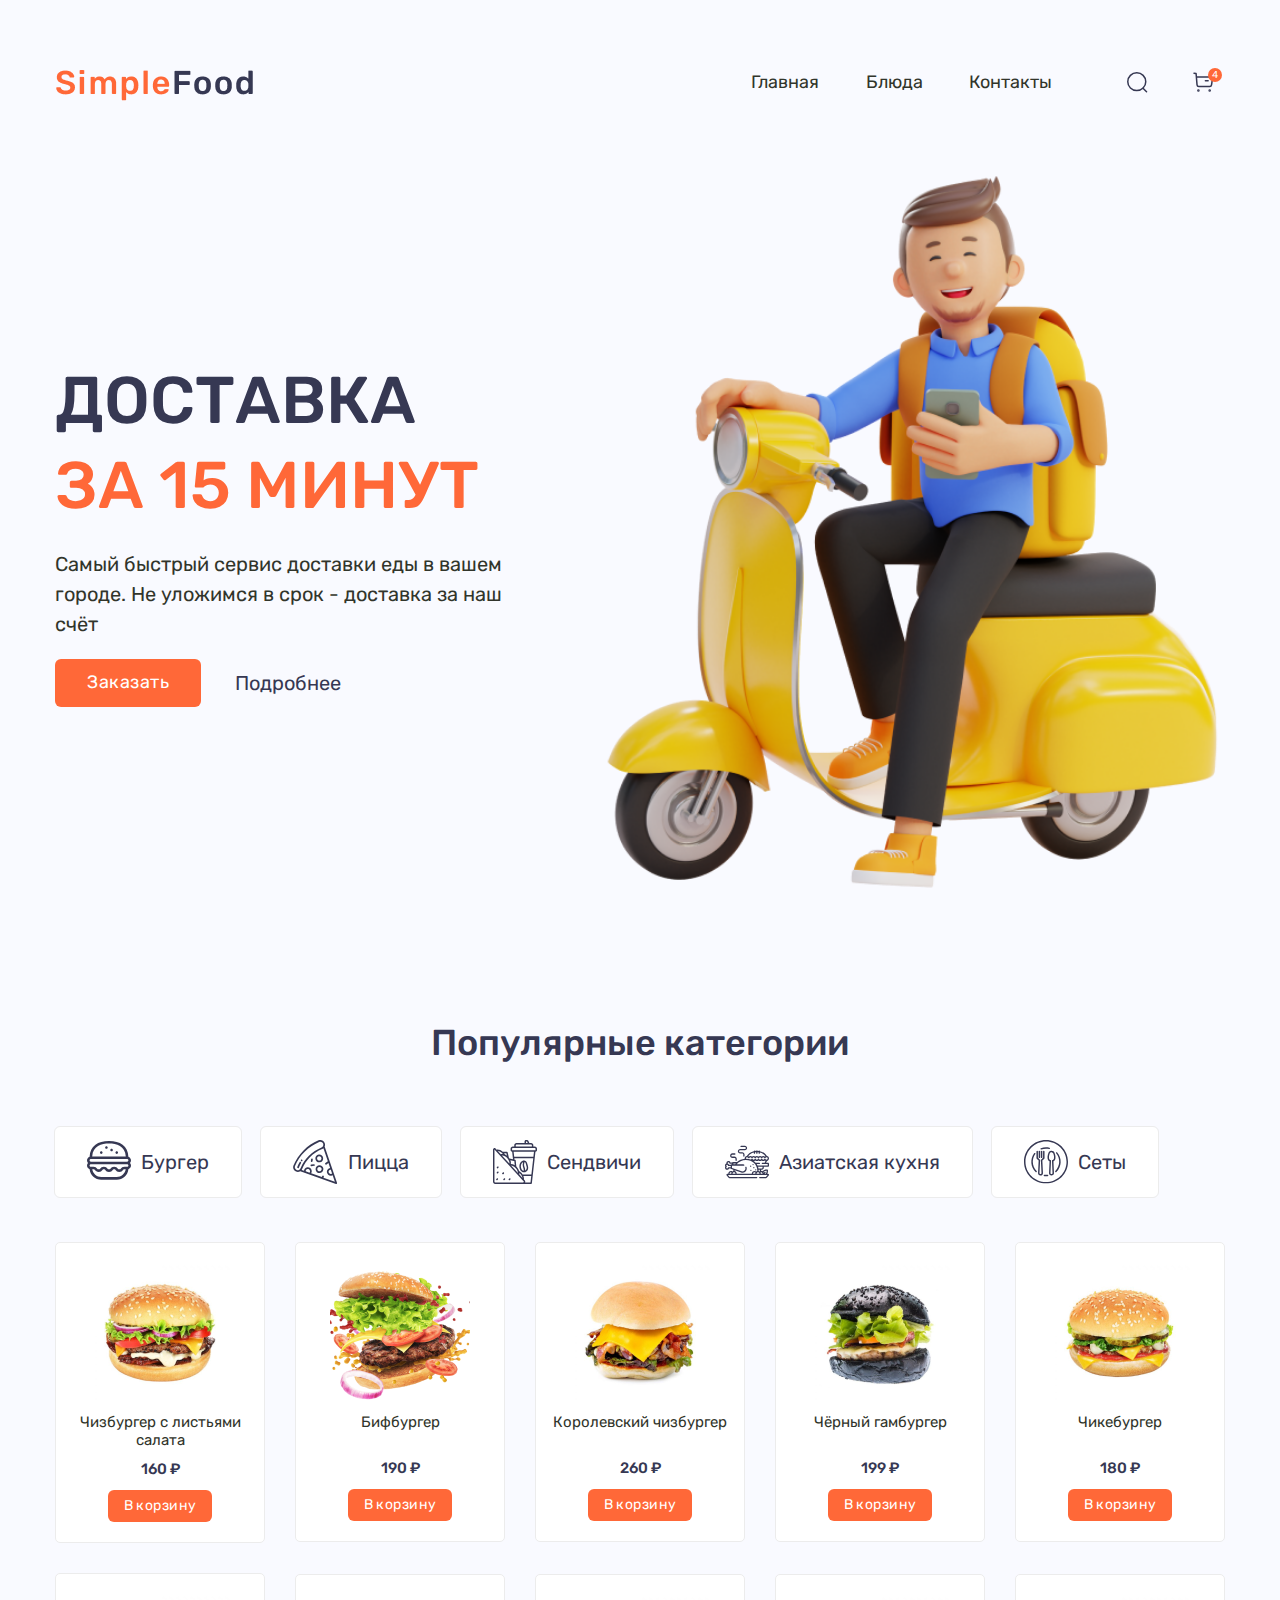
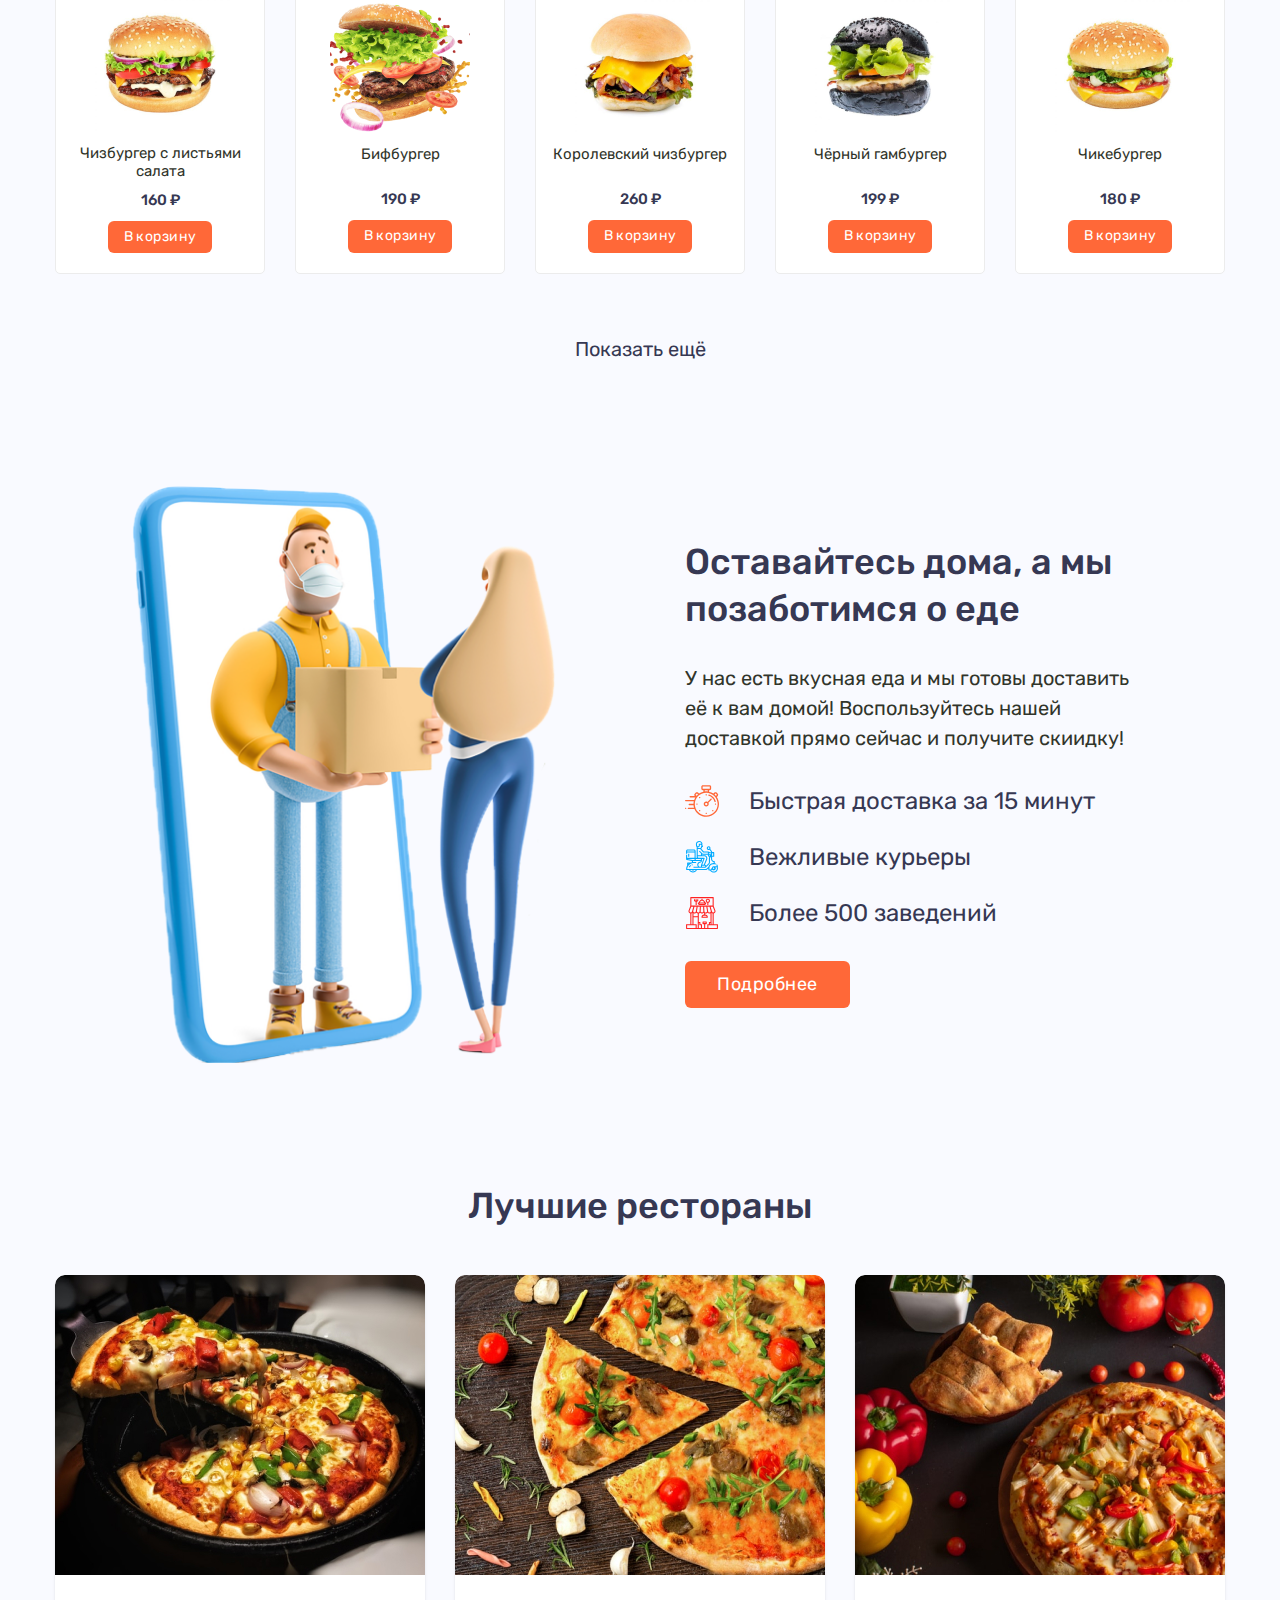
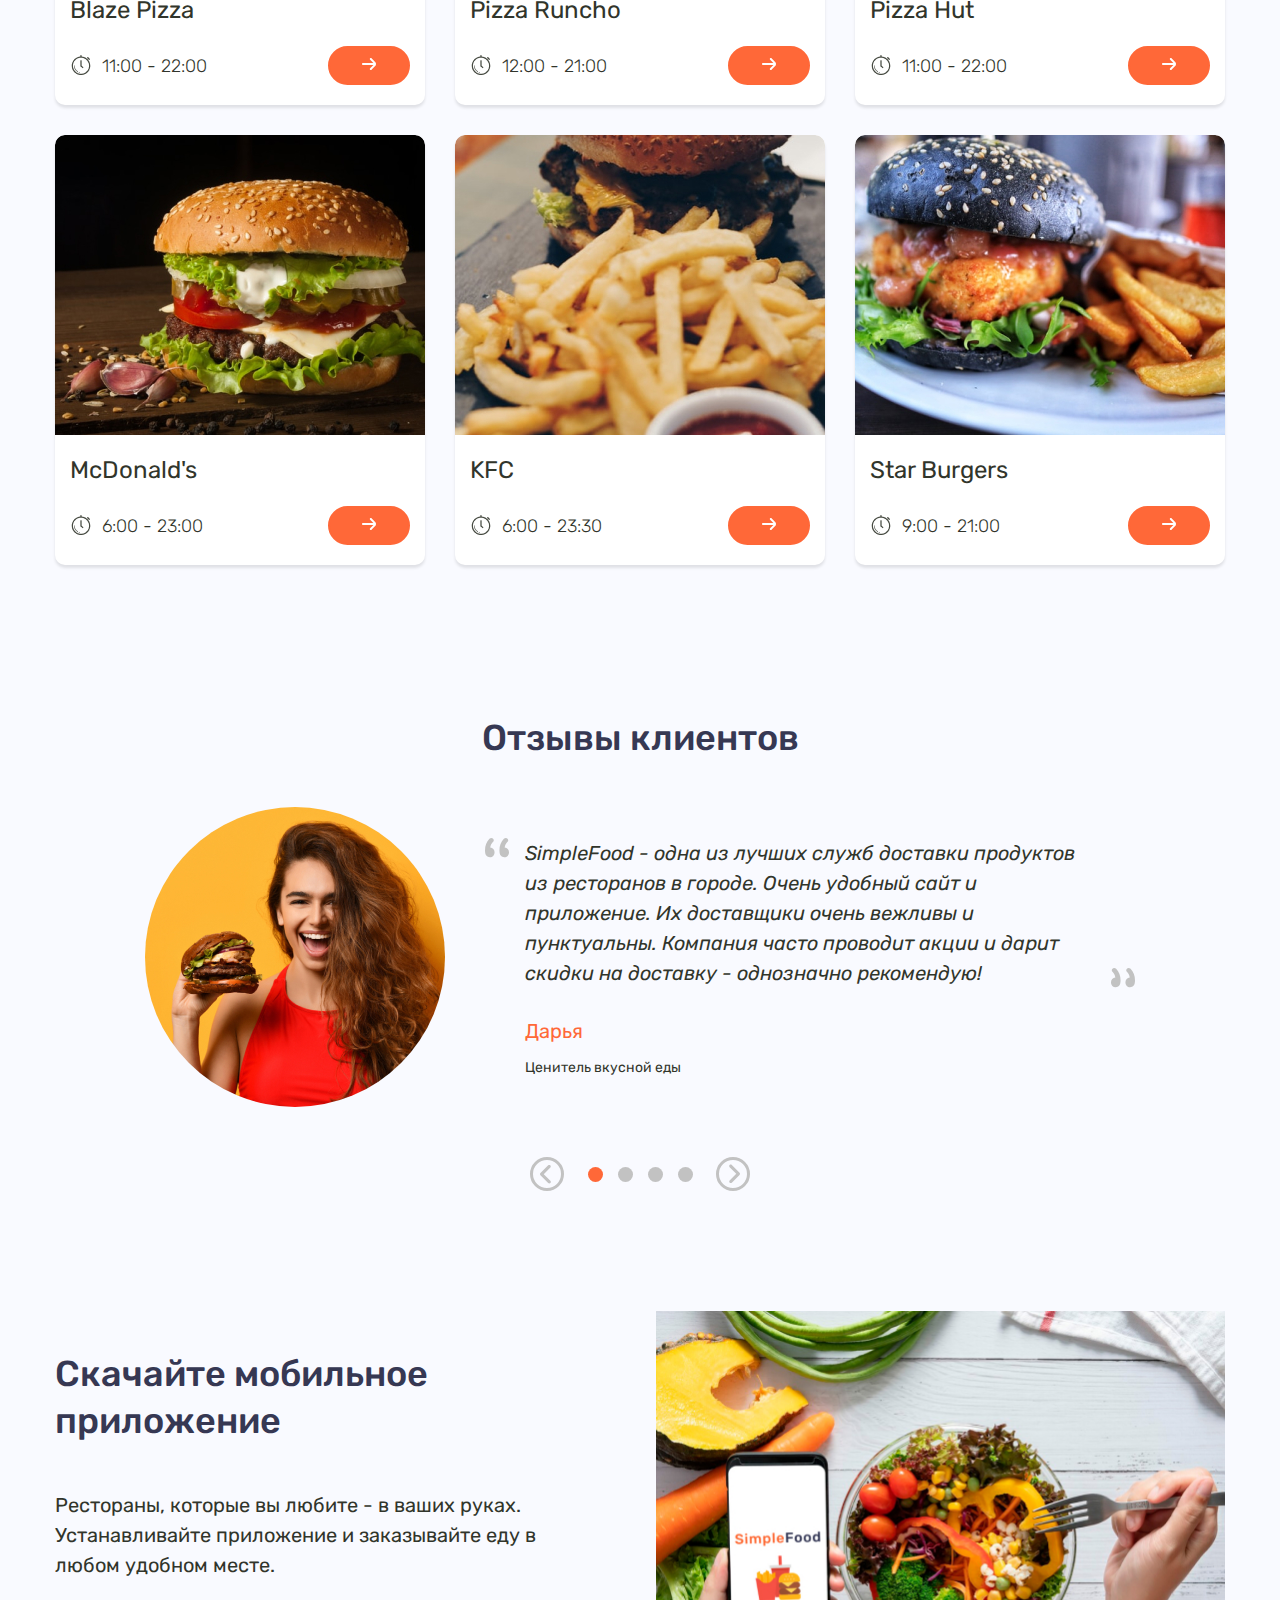
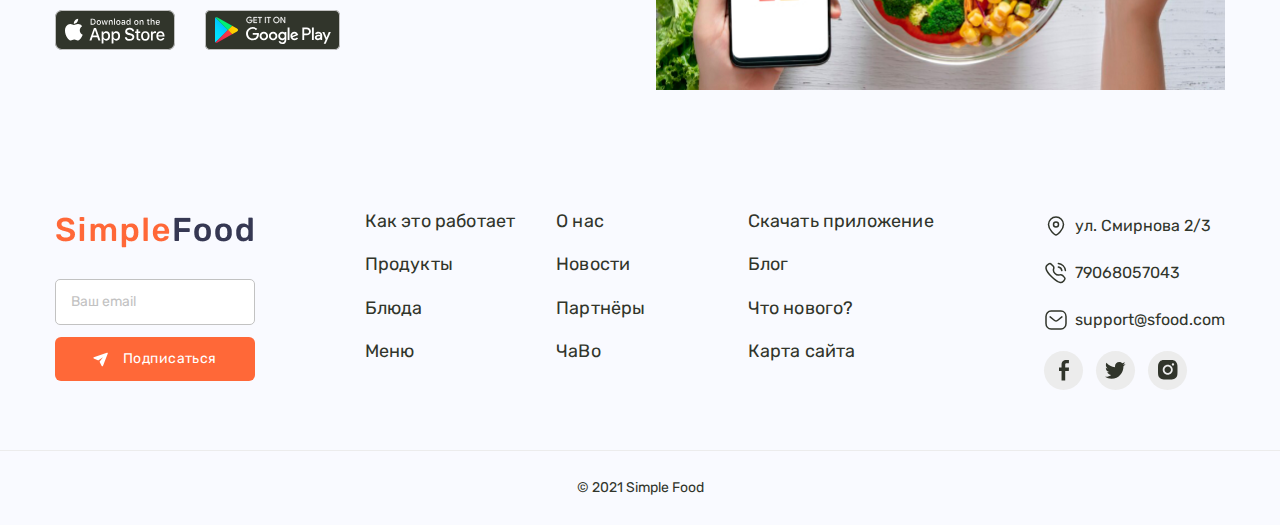
==== index.html @ dad43794 "Сделал адаптив на 767px" ====
<!DOCTYPE html>
<html lang="en">
<head>
    <meta charset="UTF-8">
    <meta name="viewport" content="width=device-width, initial-scale=1.0, maximum-scale=1.0, user-scalable=0">
    <title>Simple Food</title>
    <link rel="apple-touch-icon" sizes="180x180" href="favicon/apple-touch-icon.png">
    <link rel="icon" type="image/png" sizes="32x32" href="favicon/favicon-32x32.png">
    <link rel="icon" type="image/png" sizes="16x16" href="favicon/favicon-16x16.png">
    <link rel="manifest" href="favicon/site.webmanifest">
    <link rel="mask-icon" href="favicon/safari-pinned-tab.svg" color="#5bbad5">
    <meta name="msapplication-TileColor" content="#da532c">
    <meta name="theme-color" content="#ffffff">
    <link rel="stylesheet" href="css/style.css">
</head>
<body>
    <header class="header">
        <div class="container header__container">
            <a href="index.html" class="header__logo logo">
                <img src="images/logo.png" alt="Логотип" width="200" height="39">
            </a>
            <nav class="header__menu menu">
                <ul class="menu__list">
                    <li class="menu__item">
                        <a href="index.html" class="menu__link">Главная</a>
                    </li>
                    <li class="menu__item">
                        <a href="catalog.html" class="menu__link">Блюда</a>
                    </li>
                    <li class="menu__item">
                        <a href="index.html" class="menu__link">Контакты</a>
                    </li>
                </ul>
            </nav>
            <div class="header__buttons">
                <div class="header__search search">
                    <input type="text" name="search" class="search__input">
                    <button class="search__button">
                        <svg width="21" height="22" viewBox="0 0 21 22" fill="none" xmlns="http://www.w3.org/2000/svg" alt="иконка поиска">
                            <ellipse cx="9.76663" cy="10.6301" rx="8.98856" ry="8.88424" stroke="#363853" stroke-width="1.5"
                                stroke-linecap="round" stroke-linejoin="round" />
                            <path d="M16.0184 17.2708L19.5424 20.7448" stroke="#363853" stroke-width="1.5" stroke-linecap="round"
                                stroke-linejoin="round" />
                        </svg>
                    </button>
                </div>
                <button class="header__cart">
                    <svg width="21" height="20" viewBox="0 0 21 20" fill="none" xmlns="http://www.w3.org/2000/svg" alt="иконка корзины">
                        <path
                            d="M1 1.17578L3.08 1.5316L4.04301 12.8715C4.12001 13.7976 4.90301 14.5082 5.84301 14.5053H16.752C17.649 14.5072 18.41 13.8549 18.537 12.9772L19.486 6.49532C19.592 5.77083 19.083 5.09872 18.351 4.99395C18.287 4.98505 3.414 4.98011 3.414 4.98011"
                            stroke="#363853" stroke-width="1.5" stroke-linecap="round" stroke-linejoin="round" />
                        <path d="M12.375 8.63337H15.1479" stroke="#363853" stroke-width="1.5" stroke-linecap="round"
                            stroke-linejoin="round" />
                        <path fill-rule="evenodd" clip-rule="evenodd"
                            d="M5.4043 17.9316C5.70527 17.9316 5.94824 18.1729 5.94824 18.4696C5.94824 18.7673 5.70527 19.0085 5.4043 19.0085C5.10333 19.0085 4.86035 18.7673 4.86035 18.4696C4.86035 18.1729 5.10333 17.9316 5.4043 17.9316Z"
                            stroke="#363853" stroke-width="1.5" stroke-linecap="round" stroke-linejoin="round" />
                        <path fill-rule="evenodd" clip-rule="evenodd"
                            d="M16.6846 17.9316C16.9856 17.9316 17.2296 18.1729 17.2296 18.4696C17.2296 18.7673 16.9856 19.0085 16.6846 19.0085C16.3836 19.0085 16.1406 18.7673 16.1406 18.4696C16.1406 18.1729 16.3836 17.9316 16.6846 17.9316Z"
                            stroke="#363853" stroke-width="1.5" stroke-linecap="round" stroke-linejoin="round" />
                    </svg>
                </button>
                <button class="header__menu-button">
                    <svg width="30" height="22" viewBox="0 0 30 22" fill="none" xmlns="http://www.w3.org/2000/svg">
                        <line y1="1" x2="30" y2="1" stroke="#363853" stroke-width="2" />
                        <line y1="11" x2="30" y2="11" stroke="#363853" stroke-width="2" />
                        <line y1="21" x2="30" y2="21" stroke="#363853" stroke-width="2" />
                    </svg>
                </button>
            </div>
        </div>
    </header>
    <section class="hero">
        <div class="container hero__container">
            <div class="hero__wrapper">
                <h1 class="hero__title">Доставка <br><span>за 15 минут</span></h1>
                <p class="hero__subtitle">
                    Самый быстрый сервис доставки еды в вашем городе.
                    Не уложимся в срок - доставка за наш счёт
                </p>
                <div class="hero__buttons">
                    <a href="index.html" class="hero__order-button button">Заказать</a>
                    <a href="index.html" class="hero__more-button more-button">Подробнее</a>
                </div>
            </div>
            <div class="hero__overlay"></div>
        </div>
    </section>
    <section class="popular">
        <div class="container popular__container">
            <h2 class="popular__title">Популярные категории</h2>
            <div class="popular__tabs">
                <button class="popular__tab tab">
                    <svg width="44" height="44" viewBox="0 0 44 44" fill="none" xmlns="http://www.w3.org/2000/svg">
                        <g clip-path="url(#clip0_0_161)">
                            <path
                                d="M44 20.3359C44 18.6467 42.9108 17.2079 41.3982 16.6825C41.1658 11.4417 39.2092 7.41987 35.573 4.71723C32.2543 2.25065 27.6878 1 22 1C16.3122 1 11.7457 2.25065 8.42703 4.71731C4.79084 7.41987 2.83422 11.4418 2.60176 16.6826C1.08917 17.2079 0 18.6467 0 20.3359C0 21.3257 0.374172 22.2293 0.987852 22.9141C0.374172 23.5988 0 24.5024 0 25.4922C0 27.1918 1.10258 28.6378 2.6296 29.1551C3.18252 35.0454 8.18967 39.6719 14.2656 39.6719H29.7344C35.8103 39.6719 40.8175 35.0454 41.3704 29.1551C42.8974 28.6378 44 27.1918 44 25.4922C44 24.5024 43.6258 23.5988 43.0121 22.9141C43.6258 22.2293 44 21.3257 44 20.3359ZM22 3.57812C29.3933 3.57812 38.1513 5.85719 38.8034 16.4688H5.19655C5.84873 5.85719 14.6067 3.57812 22 3.57812ZM3.86719 19.0469H40.1328C40.8436 19.0469 41.4219 19.6251 41.4219 20.3359C41.4219 21.0467 40.8436 21.625 40.1328 21.625H3.86719C3.1564 21.625 2.57812 21.0467 2.57812 20.3359C2.57812 19.6251 3.1564 19.0469 3.86719 19.0469ZM29.7344 37.0938H14.2656C9.68456 37.0938 5.88302 33.7265 5.24958 29.3594H6.44531C7.30709 29.3594 7.57943 29.6525 8.12187 30.2366C8.78857 30.9545 9.70166 31.9375 11.6875 31.9375C13.6874 31.9375 14.5766 30.9444 15.226 30.2193C15.7387 29.6468 15.996 29.3594 16.8438 29.3594C17.6915 29.3594 17.9488 29.6468 18.4615 30.2193C19.1109 30.9444 20.0001 31.9375 22 31.9375C23.9999 31.9375 24.8891 30.9444 25.5385 30.2193C26.0512 29.6468 26.3085 29.3594 27.1562 29.3594C28.004 29.3594 28.2613 29.6468 28.774 30.2193C29.4234 30.9444 30.3126 31.9375 32.3125 31.9375C34.3124 31.9375 35.2016 30.9444 35.851 30.2193C36.3637 29.6468 36.621 29.3594 37.4688 29.3594H38.7504C38.117 33.7265 34.3154 37.0938 29.7344 37.0938ZM40.1328 26.7812H37.4688C35.4689 26.7812 34.5796 27.7743 33.9303 28.4995C33.4176 29.072 33.1603 29.3594 32.3125 29.3594C31.4647 29.3594 31.2074 29.072 30.6947 28.4995C30.0454 27.7743 29.1561 26.7812 27.1562 26.7812C25.1564 26.7812 24.2671 27.7743 23.6178 28.4995C23.1051 29.072 22.8478 29.3594 22 29.3594C21.1522 29.3594 20.8949 29.072 20.3822 28.4995C19.7329 27.7743 18.8436 26.7812 16.8438 26.7812C14.8439 26.7812 13.9546 27.7743 13.3053 28.4995C12.7926 29.072 12.5353 29.3594 11.6875 29.3594C10.8257 29.3594 10.5534 29.0662 10.0109 28.4821C9.34424 27.7643 8.43116 26.7812 6.44531 26.7812H3.86719C3.1564 26.7812 2.57812 26.203 2.57812 25.4922C2.57812 24.7814 3.1564 24.2031 3.86719 24.2031H40.1328C40.8436 24.2031 41.4219 24.7814 41.4219 25.4922C41.4219 26.203 40.8436 26.7812 40.1328 26.7812Z"
                                fill="white" />
                            <path
                                d="M14.2656 13.8906C14.9776 13.8906 15.5547 13.3135 15.5547 12.6016C15.5547 11.8896 14.9776 11.3125 14.2656 11.3125C13.5537 11.3125 12.9766 11.8896 12.9766 12.6016C12.9766 13.3135 13.5537 13.8906 14.2656 13.8906Z"
                                fill="white" />
                            <path
                                d="M29.7344 13.8906C30.4463 13.8906 31.0234 13.3135 31.0234 12.6016C31.0234 11.8896 30.4463 11.3125 29.7344 11.3125C29.0224 11.3125 28.4453 11.8896 28.4453 12.6016C28.4453 13.3135 29.0224 13.8906 29.7344 13.8906Z"
                                fill="white" />
                            <path
                                d="M24.5781 11.3125C25.2901 11.3125 25.8672 10.7354 25.8672 10.0234C25.8672 9.31151 25.2901 8.73438 24.5781 8.73438C23.8662 8.73438 23.2891 9.31151 23.2891 10.0234C23.2891 10.7354 23.8662 11.3125 24.5781 11.3125Z"
                                fill="white" />
                            <path
                                d="M19.4219 8.73438C20.1338 8.73438 20.7109 8.15724 20.7109 7.44531C20.7109 6.73338 20.1338 6.15625 19.4219 6.15625C18.7099 6.15625 18.1328 6.73338 18.1328 7.44531C18.1328 8.15724 18.7099 8.73438 19.4219 8.73438Z"
                                fill="white" />
                        </g>
                        <defs>
                            <clipPath id="clip0_0_161">
                                <rect width="44" height="44" fill="white" />
                            </clipPath>
                        </defs>
                    </svg>
                    <p class="tab__text">Бургер</p>
                </button>
                <button class="popular__tab tab">
                    <svg width="45" height="44" viewBox="0 0 45 44" fill="none" xmlns="http://www.w3.org/2000/svg">
                        <g clip-path="url(#clip0_0_172)">
                            <path
                                d="M43.8581 43.7521C43.6233 43.9838 43.2762 44.0611 42.9657 43.9499L7.27139 31.2228C6.03131 31.9811 4.4584 32.1587 3.01577 31.5613C0.62113 30.5694 -0.520204 27.8141 0.471684 25.4193C2.81081 19.7725 6.18806 14.718 10.5099 10.3961C14.8318 6.07421 19.8863 2.69688 25.5332 0.357838C26.1196 0.114979 26.7274 -3.8147e-06 27.3259 -3.8147e-06C29.1714 8.01086e-05 30.9262 1.09364 31.6751 2.90201C32.179 4.11871 32.1314 5.42823 31.6494 6.55263L44.0674 42.8624C44.1742 43.1745 44.0929 43.5203 43.8581 43.7521ZM12.676 31.3252L16.459 32.6739C16.9031 32.2007 17.1196 31.5493 17.0328 30.8905C16.9564 30.3104 16.6587 29.7947 16.1945 29.4385C15.7304 29.0823 15.1556 28.9284 14.5751 29.0046C13.9951 29.081 13.4795 29.3786 13.1233 29.8429C12.7951 30.2706 12.639 30.7924 12.676 31.3252ZM30.0872 3.55986C29.4579 2.04066 27.7098 1.31664 26.1909 1.94605C15.1875 6.50373 6.61758 15.0737 2.05972 26.0772C1.7549 26.813 1.7549 27.6235 2.05972 28.3595C2.36454 29.0954 2.93766 29.6685 3.67354 29.9733C4.40942 30.2781 5.21998 30.2781 5.95586 29.9733C6.69174 29.6685 7.26486 29.0954 7.56968 28.3595C9.52054 23.6495 12.3376 19.4336 15.9425 15.8287C19.5474 12.2238 23.7633 9.40687 28.4732 7.45592C29.9924 6.82677 30.7165 5.07889 30.0872 3.55986ZM37.7221 29.6202C37.6443 29.6221 37.5664 29.6265 37.4888 29.6367C36.9088 29.7131 36.3931 30.0108 36.037 30.4749C35.6808 30.9391 35.5267 31.5142 35.603 32.0942C35.7607 33.2917 36.8629 34.1375 38.0608 33.98C38.4303 33.9314 38.7772 33.7881 39.0731 33.57L37.7221 29.6202ZM39.6443 35.241C39.2256 35.469 38.7656 35.6208 38.2851 35.6841C36.1477 35.9662 34.1803 34.4557 33.899 32.3185C33.7627 31.2833 34.0377 30.257 34.6734 29.4285C35.2857 28.6306 36.1622 28.1093 37.151 27.9503L35.4429 22.9557L33.4786 24.4631C33.1021 24.7518 32.5625 24.681 32.2737 24.3044C31.9847 23.9279 32.0558 23.3884 32.4323 23.0995L34.8562 21.2397L30.4137 8.24981C30.0411 8.57379 29.612 8.84484 29.1314 9.04396C20.0237 12.8165 12.9304 19.9098 9.15806 29.0173C9.02692 29.334 8.86398 29.6281 8.67604 29.899L10.9774 30.7195C11.0577 30.0262 11.3239 29.3648 11.7598 28.7967C12.3954 27.9682 13.3157 27.437 14.3509 27.3007C14.5243 27.2779 14.6972 27.2665 14.8693 27.2665C15.7242 27.2665 16.5512 27.5458 17.2409 28.075C18.0694 28.7107 18.6006 29.6308 18.737 30.6662C18.8593 31.5956 18.6424 32.5162 18.1554 33.2788L28.838 37.0877L29.2428 36.1103C29.38 35.7793 29.6999 35.5795 30.0371 35.5795C30.1467 35.5795 30.2581 35.6007 30.3657 35.6452C30.8041 35.8268 31.0124 36.3296 30.8308 36.768L30.459 37.6656L41.8645 41.7324L39.6443 35.241Z"
                                fill="#363853" />
                            <path
                                d="M9.39401 20.9451C9.39143 20.9492 9.3843 20.9601 9.38155 20.964C9.11841 21.3587 8.58585 21.4647 8.19097 21.2018C7.79678 20.9394 7.68987 20.4066 7.95078 20.0118C8.11535 19.7589 8.39069 19.621 8.67196 19.621C8.83112 19.621 8.99208 19.6652 9.13577 19.7576C9.53503 20.0142 9.65062 20.5459 9.39401 20.9451Z"
                                fill="#363853" />
                            <path
                                d="M8.08706 23.08C7.2496 24.5483 6.49679 26.0851 5.8496 27.6473C5.66801 28.0859 5.16502 28.2939 4.72683 28.1123C4.28829 27.9307 4.08015 27.428 4.26182 26.9896C4.93643 25.361 5.72121 23.7591 6.59416 22.2285C6.75272 21.9506 7.04284 21.7947 7.34139 21.7947C7.48576 21.7947 7.63211 21.8312 7.76635 21.9077C8.17859 22.1429 8.32227 22.6678 8.08706 23.08Z"
                                fill="#363853" />
                            <path
                                d="M27.0054 33.0012C26.8351 33.0237 26.6621 33.035 26.4913 33.035C24.539 33.035 22.8744 31.5737 22.6193 29.6358C22.338 27.4987 23.8476 25.5311 25.9847 25.2497C26.1551 25.2272 26.3281 25.2159 26.4989 25.2159C28.4511 25.2159 30.1157 26.6772 30.3708 28.6153C30.6521 30.7523 29.1424 32.7198 27.0054 33.0012ZM28.6668 28.8396C28.5238 27.7536 27.5919 26.9347 26.4989 26.9347C26.4028 26.9347 26.3053 26.941 26.2091 26.9538C25.0116 27.1115 24.1658 28.2139 24.3234 29.4115C24.4664 30.4974 25.3983 31.3162 26.4913 31.3162C26.5873 31.3162 26.6849 31.3098 26.781 31.2971C27.9785 31.1393 28.8245 30.0369 28.6668 28.8396Z"
                                fill="#363853" />
                            <path
                                d="M26.7818 22.3116C26.6113 22.3341 26.4384 22.3455 26.2676 22.3455C24.3154 22.3455 22.6507 20.8841 22.3957 18.9461C22.2593 17.9108 22.5343 16.8846 23.17 16.056C23.8056 15.2276 24.7258 14.6963 25.7611 14.56C25.9313 14.5375 26.1042 14.5263 26.275 14.5263C28.2272 14.5263 29.8919 15.9876 30.1471 17.9257C30.4285 20.0626 28.9188 22.0301 26.7818 22.3116ZM28.4432 18.1499C28.3002 17.0639 27.3681 16.245 26.2752 16.245C26.1792 16.245 26.0816 16.2515 25.9855 16.2641C25.4055 16.3406 24.8898 16.6383 24.5336 17.1024C24.1774 17.5666 24.0233 18.1417 24.0997 18.7218C24.2427 19.8077 25.1747 20.6266 26.2676 20.6266C26.3637 20.6266 26.4612 20.6203 26.5574 20.6075C27.7547 20.4498 28.6007 19.3474 28.4432 18.1499Z"
                                fill="#363853" />
                            <path
                                d="M21.1138 25.8718L18.4724 26.2196C18.0021 26.2821 17.5701 25.9504 17.5082 25.4799C17.4461 25.0093 17.7774 24.5776 18.2479 24.5157L20.8893 24.1679C20.9274 24.1628 20.9652 24.1604 21.0026 24.1604C21.4272 24.1604 21.7965 24.4752 21.8534 24.9076C21.9156 25.3781 21.5844 25.8099 21.1138 25.8718Z"
                                fill="#363853" />
                            <path
                                d="M19.7743 19.5299L19.5411 21.3022C19.4792 21.7728 19.0476 22.1042 18.577 22.0421C18.1064 21.9801 17.7752 21.5485 17.8371 21.0779L18.0705 19.3056C18.1274 18.8731 18.4966 18.5583 18.9213 18.5583C18.9587 18.5583 18.9965 18.5607 19.0345 18.5657C19.5051 18.6277 19.8363 19.0593 19.7743 19.5299Z"
                                fill="#363853" />
                        </g>
                        <defs>
                            <clipPath id="clip0_0_172">
                                <rect width="44" height="44" fill="white" transform="matrix(1 0 0 -1 0.112793 44)" />
                            </clipPath>
                        </defs>
                    </svg>
                    <p class="tab__text">Пицца</p>
                </button>
                <button class="popular__tab tab">
                    <svg width="44" height="44" viewBox="0 0 44 44" fill="none" xmlns="http://www.w3.org/2000/svg">
                        <g clip-path="url(#clip0_0_263)">
                            <path
                                d="M41.7999 6.59989H40.3333V5.13319C40.3333 3.91821 39.3482 2.93319 38.1333 2.93319H36.3865L35.3253 0.810968C35.0787 0.312358 34.5697 -0.00234463 34.0134 -0.00011025H33C32.1899 -0.00011025 31.5333 0.656538 31.5333 1.46659V2.93328H23.4666C22.2515 2.93328 21.2666 3.91821 21.2666 5.13328V6.59989H19.8C18.585 6.59989 17.6 7.58491 17.6 8.79989V10.2666C17.6 11.0766 18.2566 11.7333 19.0666 11.7333H19.1444L20.0024 19.31L16.4692 18.4799C16.291 18.2057 16.1025 17.9336 15.8928 17.6666L14.6461 12.3008C14.5691 11.969 14.2739 11.734 13.9333 11.7332H9.71957C7.73149 9.98127 5.38187 9.18927 3.60941 9.71066L2.53287 8.53735C2.12605 8.09323 1.48693 7.94722 0.927647 8.17066C0.36742 8.38653 -0.00159544 8.92553 -4.85612e-05 9.52589V41.8146C0.00158425 43.0208 0.979038 43.9983 2.18526 43.9999H38.1333C38.5061 43.9996 38.8193 43.7198 38.8615 43.3494L42.4541 11.7332H42.5333C43.3434 11.7332 44 11.0765 44 10.2665V8.79989C44 7.58491 43.015 6.59989 41.7999 6.59989ZM33 1.46659H34.0134L34.7467 2.93328H33V1.46659ZM22.7333 5.13319C22.7333 4.72817 23.0616 4.39989 23.4666 4.39989H38.1333C38.5383 4.39989 38.8666 4.72817 38.8666 5.13319V6.59989H22.7333V5.13319ZM20.68 20.9732L20.7262 20.982L21.3187 21.1227L21.7162 25.2844C20.5645 24.469 19.1864 24.0346 17.7753 24.0421C18.0469 22.7482 17.9031 21.4017 17.3646 20.1943L20.68 20.9732ZM22.1129 27.4596L22.1224 27.4677C22.388 27.7134 22.6403 27.9734 22.8777 28.2464C23.7502 29.2199 24.3917 30.3778 24.7543 31.6337C24.8783 32.0711 24.9421 32.5233 24.9443 32.9779L18.095 25.5081C19.6184 25.6787 21.0369 26.3677 22.1129 27.4596ZM14.385 18.1397V18.1382C15.9676 19.9569 16.7046 22.1415 16.3548 23.6096L8.89165 15.4733C10.3972 15.1367 12.6866 16.1941 14.385 18.1397ZM13.3466 13.1999L13.9333 15.6969C13.344 15.237 12.7017 14.8495 12.0201 14.5427C11.7429 14.0738 11.4329 13.6251 11.0924 13.1999H13.3466ZM9.66019 13.7455H9.66311C9.72395 13.8152 9.77388 13.8922 9.83249 13.9655C9.14404 13.9021 8.45087 14.0185 7.82095 14.3036L4.80618 11.016C6.28026 11.0373 8.2038 12.0742 9.66019 13.7455ZM30.737 42.1025C30.6235 42.3636 30.3661 42.5328 30.0813 42.5333H23.4666H2.18526C1.78831 42.5333 1.46656 42.2115 1.46656 41.8146L1.45333 9.53328L16.1721 25.5815V25.5852L24.8166 35.0093L24.8262 35.0203L29.568 40.1917C29.5848 40.2137 29.6024 40.2357 29.6215 40.257L30.6049 41.3291C30.7987 41.5377 30.8506 41.8413 30.737 42.1025ZM26.1976 34.3448C26.3318 33.9069 26.4 33.4513 26.4 32.9933C26.7852 33.3182 27.1442 33.673 27.4736 34.0544C27.8832 34.5225 28.2469 35.0289 28.5596 35.5666C28.9879 36.2867 29.2906 37.0742 29.455 37.8957L26.1976 34.3448ZM37.4784 42.5333H32.1361C32.4108 41.7734 32.2366 40.9238 31.6851 40.3333L30.9466 39.5266C31.0915 38.299 30.8935 37.0552 30.3746 35.9333H38.2286L37.4784 42.5333ZM38.3951 34.4666H29.5951C29.2941 33.9836 28.9568 33.5242 28.586 33.0923C27.8643 32.2546 27.0171 31.534 26.0743 30.956C25.6434 29.5974 24.931 28.3447 23.9836 27.2798C23.7636 27.0305 23.5436 26.798 23.3126 26.5743L22.7333 20.4635C22.7035 20.1509 22.4779 19.892 22.1723 19.8197L21.5226 19.6657L21.3686 18.3332H40.2292L38.3951 34.4666ZM40.3956 16.8666H21.2021L20.6213 11.7333H40.9786L40.3956 16.8666ZM42.5333 10.2666H19.0666V8.79989C19.0666 8.39487 19.3949 8.06658 19.8 8.06658H41.7999C42.205 8.06658 42.5333 8.39487 42.5333 8.79989V10.2666Z"
                                fill="#363853" />
                            <path
                                d="M31.1006 32.2667C31.1423 32.2667 31.1834 32.2608 31.2245 32.2594C31.2355 32.2594 31.2465 32.2667 31.2575 32.2667C31.2943 32.2644 31.3308 32.2593 31.3667 32.2513C32.5147 32.1738 33.5724 31.6017 34.2655 30.6834C35.1895 29.3853 35.4536 27.7299 34.9798 26.2087C34.8778 25.8288 34.7847 25.4563 34.6945 25.0962C34.1225 22.8031 33.5762 20.6404 31.2596 20.543C31.2362 20.543 31.2142 20.5386 31.1907 20.5386C31.1672 20.5386 31.1328 20.5334 31.1005 20.5334C28.5089 20.5334 26.3998 23.1654 26.3998 26.4001C26.3998 29.6349 28.5089 32.2667 31.1006 32.2667ZM31.6682 22.11C32.4264 22.4077 32.7601 23.4014 33.2719 25.451C33.3636 25.8177 33.4589 26.202 33.5652 26.5914C33.9163 27.6723 33.7448 28.8549 33.101 29.7916C32.8673 30.0981 32.5682 30.3486 32.2254 30.5249C32.2006 29.2643 31.9524 28.0181 31.4921 26.8443C31.4188 26.6155 31.3454 26.3947 31.2809 26.1843C30.8542 24.7962 31.3542 22.9973 31.6682 22.11ZM30.0922 22.22C29.615 23.6363 29.5416 25.1577 29.8802 26.6134C29.9477 26.8334 30.0225 27.0614 30.1002 27.2983C30.4669 28.4174 30.9069 29.7704 30.7272 30.7662C29.1198 30.5154 27.8665 28.6542 27.8665 26.4C27.8666 24.453 28.8016 22.8 30.0922 22.22Z"
                                fill="#363853" />
                            <path
                                d="M3.88139 38.563L3.36293 39.0815C3.17232 39.2657 3.09584 39.5383 3.16296 39.7947C3.23007 40.0511 3.43031 40.2514 3.68666 40.3184C3.9431 40.3855 4.21569 40.309 4.39985 40.1184L4.91831 39.6C5.19624 39.3122 5.19228 38.8548 4.90938 38.572C4.62656 38.2891 4.16911 38.2851 3.88139 38.563Z"
                                fill="#363853" />
                            <path
                                d="M10.8929 33.6264C11.1794 33.3399 11.1794 32.8753 10.8929 32.5887C10.6064 32.3021 10.1418 32.3021 9.85518 32.5887L9.33672 33.1071C9.15135 33.2923 9.07891 33.5624 9.14663 33.8155C9.21434 34.0687 9.412 34.2664 9.66509 34.3343C9.91817 34.4022 10.1883 34.3299 10.3736 34.1447L10.8929 33.6264Z"
                                fill="#363853" />
                            <path
                                d="M4.39994 31.7482L3.88148 32.2667C3.69087 32.4509 3.61439 32.7234 3.6815 32.9799C3.74862 33.2362 3.94885 33.4365 4.20521 33.5036C4.46164 33.5707 4.73424 33.4942 4.9184 33.3036L5.43686 32.7851C5.71478 32.4974 5.71083 32.04 5.42793 31.7572C5.1451 31.4743 4.68766 31.4703 4.39994 31.7482Z"
                                fill="#363853" />
                            <path
                                d="M4.39994 26.6149L3.88148 27.1333C3.69087 27.3175 3.61439 27.5901 3.6815 27.8465C3.74862 28.1029 3.94885 28.3031 4.20521 28.3702C4.46164 28.4373 4.73424 28.3609 4.9184 28.1702L5.43686 27.6518C5.71478 27.3641 5.71083 26.9066 5.42793 26.6238C5.1451 26.341 4.68766 26.337 4.39994 26.6149Z"
                                fill="#363853" />
                            <path
                                d="M11 38.563L10.4815 39.0815C10.2909 39.2657 10.2144 39.5383 10.2816 39.7947C10.3487 40.0511 10.5489 40.2514 10.8053 40.3184C11.0617 40.3855 11.3343 40.309 11.5185 40.1184L12.0369 39.6C12.3148 39.3122 12.3109 38.8548 12.028 38.572C11.7452 38.2891 11.2877 38.2851 11 38.563Z"
                                fill="#363853" />
                            <path
                                d="M16.3481 38.5631L15.8297 39.0816C15.6391 39.2658 15.5626 39.5384 15.6297 39.7948C15.6968 40.0512 15.897 40.2515 16.1534 40.3185C16.4098 40.3856 16.6824 40.3091 16.8666 40.1185L17.385 39.6001C17.663 39.3123 17.659 38.8549 17.3761 38.5721C17.0932 38.2893 16.6358 38.2852 16.3481 38.5631Z"
                                fill="#363853" />
                        </g>
                        <defs>
                            <clipPath id="clip0_0_263">
                                <rect width="44" height="44" fill="white" />
                            </clipPath>
                        </defs>
                    </svg>
                    <p class="tab__text">Сендвичи</p>
                </button>
                <button class="popular__tab tab">
                    <svg width="44" height="44" viewBox="0 0 44 44" fill="none" xmlns="http://www.w3.org/2000/svg">
                        <g clip-path="url(#clip0_0_199)">
                            <path
                                d="M15.1315 13.5667H17.2563C17.8077 13.5667 18.2562 14.0152 18.2562 14.5666V16.0315C18.2562 16.3875 18.5448 16.676 18.9007 16.676C19.2567 16.676 19.5453 16.3875 19.5453 16.0315V14.5666C19.5453 13.3044 18.5184 12.2777 17.2563 12.2777H15.1315C14.5894 12.2777 14.1484 11.8366 14.1484 11.2945C14.1484 10.7524 14.5894 10.3115 15.1315 10.3115H19.843C21.0959 10.3115 22.1151 9.2922 22.1151 8.03931C22.1151 6.78643 21.0958 5.76721 19.843 5.76721H16.0738C15.7179 5.76721 15.4293 6.05579 15.4293 6.41174C15.4293 6.7677 15.7179 7.05627 16.0738 7.05627H19.843C20.3851 7.05627 20.8261 7.49731 20.8261 8.03931C20.8261 8.58141 20.385 9.02244 19.843 9.02244H15.1315C13.8786 9.02244 12.8593 10.0417 12.8593 11.2945C12.8593 12.5474 13.8786 13.5667 15.1315 13.5667Z"
                                fill="#363853" />
                            <path
                                d="M7.38858 17.8924H9.49714C10.0415 17.8924 10.4844 18.3354 10.4844 18.8798V20.3335C10.4844 20.6895 10.773 20.978 11.1289 20.978C11.4849 20.978 11.7735 20.6895 11.7735 20.3335V18.8798C11.7735 17.6246 10.7523 16.6034 9.49714 16.6034H7.38858C6.85336 16.6034 6.418 16.1679 6.418 15.6328C6.418 15.0977 6.85345 14.6622 7.38858 14.6622H9.85387C10.2098 14.6622 10.4984 14.3737 10.4984 14.0177C10.4984 13.6617 10.2098 13.3732 9.85387 13.3732H7.38858C6.14257 13.3732 5.12894 14.3868 5.12894 15.6328C5.12894 16.8788 6.14257 17.8924 7.38858 17.8924Z"
                                fill="#363853" />
                            <path
                                d="M25.6523 26.8125C26.0083 26.8125 26.2969 26.5239 26.2969 26.168C26.2969 25.812 26.0083 25.5234 25.6523 25.5234C25.2964 25.5234 25.0078 25.812 25.0078 26.168C25.0078 26.5239 25.2964 26.8125 25.6523 26.8125Z"
                                fill="#363853" />
                            <path
                                d="M28.832 28.2734C29.188 28.2734 29.4766 27.9849 29.4766 27.6289C29.4766 27.2729 29.188 26.9844 28.832 26.9844C28.4761 26.9844 28.1875 27.2729 28.1875 27.6289C28.1875 27.9849 28.4761 28.2734 28.832 28.2734Z"
                                fill="#363853" />
                            <path
                                d="M30.7227 30.5078C31.0786 30.5078 31.3672 30.2192 31.3672 29.8633C31.3672 29.5073 31.0786 29.2188 30.7227 29.2188C30.3667 29.2188 30.0781 29.5073 30.0781 29.8633C30.0781 30.2192 30.3667 30.5078 30.7227 30.5078Z"
                                fill="#363853" />
                            <path
                                d="M28.0586 25.2656C28.4146 25.2656 28.7031 24.9771 28.7031 24.6211C28.7031 24.2651 28.4146 23.9766 28.0586 23.9766C27.7026 23.9766 27.4141 24.2651 27.4141 24.6211C27.4141 24.9771 27.7026 25.2656 28.0586 25.2656Z"
                                fill="#363853" />
                            <path
                                d="M25.9102 30.9375C26.2661 30.9375 26.5547 30.6489 26.5547 30.293C26.5547 29.937 26.2661 29.6484 25.9102 29.6484C25.5542 29.6484 25.2656 29.937 25.2656 30.293C25.2656 30.6489 25.5542 30.9375 25.9102 30.9375Z"
                                fill="#363853" />
                            <path
                                d="M42.9114 22.8109H41.083L41.9867 20.9433C43.1331 20.715 44 19.7014 44 18.4889C44 17.2453 43.0882 16.2111 41.8981 16.0186C40.5827 13.6495 38.0131 11.8701 34.8968 11.1599V11.1107C34.8968 10.7548 34.6083 10.4662 34.2523 10.4662C33.9573 10.4662 33.7091 10.6646 33.6326 10.9351C33.2401 10.8845 32.8407 10.8517 32.4363 10.8349C32.333 10.6172 32.1116 10.4662 31.8545 10.4662C31.5973 10.4662 31.376 10.6172 31.2726 10.8349C30.8681 10.8517 30.4687 10.8845 30.0762 10.9352C29.9998 10.6647 29.7516 10.4662 29.4565 10.4662C29.1005 10.4662 28.812 10.7548 28.812 11.1107V11.1599C25.6958 11.8701 23.1261 13.6496 21.8108 16.0186C20.6207 16.2111 19.709 17.2453 19.709 18.4889C19.709 18.5615 19.7123 18.6333 19.7184 18.7043C16.7427 18.981 14.0692 20.2242 12.0633 22.0896H8.01359C7.73755 22.0896 7.4904 22.2134 7.32316 22.408H5.43039C5.12033 21.6246 4.35067 21.071 3.47342 21.071C2.31344 21.071 1.36976 22.0146 1.36976 23.1746C1.36976 23.2737 1.37758 23.3717 1.39124 23.4683C0.580851 23.7608 0 24.5375 0 25.4474C0 25.8514 0.114727 26.2398 0.325445 26.5722C0.114727 26.9047 0 27.293 0 27.697C0 28.857 0.94368 29.8007 2.10366 29.8007C2.98091 29.8007 3.75057 29.2471 4.06063 28.4636H5.76537C5.84358 28.7509 6.0592 28.988 6.35087 29.087L8.37177 29.7733C8.35974 29.9815 8.35321 30.1911 8.35321 30.4021C8.35321 30.6009 8.35888 30.7988 8.36945 30.9961C8.05346 31.0723 7.75852 31.2031 7.49607 31.3792C7.06398 31.0894 6.54491 30.9197 5.98666 30.9197C4.48791 30.9197 3.26863 32.139 3.26863 33.6378C3.26863 33.6607 3.27035 33.6833 3.27095 33.7061H2.51685C2.09129 33.7061 1.71411 33.9452 1.53244 34.3299C1.35077 34.7147 1.40585 35.1578 1.6763 35.4864L3.6098 37.8359C3.81743 38.088 4.12371 38.2327 4.45036 38.2327H31.7103C32.0663 38.2327 32.3548 37.9441 32.3548 37.5882C32.3548 37.2322 32.0663 36.9436 31.7103 36.9436H4.54498L2.94147 34.9952H42.4853L40.8818 36.9436H34.7181C34.362 36.9436 34.0735 37.2322 34.0735 37.5882C34.0735 37.9441 34.362 38.2327 34.7181 38.2327H40.9764C41.3031 38.2327 41.6095 38.088 41.8169 37.8358L43.7504 35.4865C44.0207 35.1578 44.0759 34.7147 43.8942 34.3299C43.7126 33.9451 43.3354 33.7061 42.9099 33.7061H42.2716C42.905 32.61 43.143 31.311 42.9119 30.0346C42.8639 29.7702 42.657 29.5631 42.3925 29.5153C40.6466 29.1992 38.857 29.758 37.6048 31.0101C37.5283 31.0865 37.4554 31.1658 37.3842 31.2462C37.0148 31.0462 36.594 30.9301 36.1474 30.9214V29.695H36.835C37.925 29.695 38.8117 28.8083 38.8117 27.7183V26.8531H42.9114C43.5116 26.8531 44 26.3647 44 25.7645V23.8995C44 23.2992 43.5116 22.8109 42.9114 22.8109ZM6.29054 33.7062H4.56002C4.5589 33.6835 4.5577 33.6608 4.5577 33.6379C4.5577 32.8499 5.1987 32.2089 5.98666 32.2089C6.21079 32.2089 6.42254 32.2614 6.61126 32.354C6.40535 32.7365 6.28813 33.1737 6.28813 33.6379C6.28822 33.6608 6.28994 33.6833 6.29054 33.7062ZM38.5163 31.9216C39.3595 31.0786 40.5223 30.6483 41.7005 30.7267C41.7727 31.812 41.412 32.8847 40.6953 33.7062H39.6325L40.5131 32.8256C40.7648 32.5739 40.7648 32.1658 40.5131 31.9141C40.2613 31.6624 39.8533 31.6624 39.6015 31.9141L38.6882 32.8275C38.6075 32.5698 38.4893 32.3286 38.3402 32.1101C38.3969 32.0456 38.4553 31.9826 38.5163 31.9216ZM25.5032 13.9422C26.4787 13.2886 27.6054 12.7984 28.812 12.4901V13.1534C28.812 13.5093 29.1005 13.7979 29.4565 13.7979C29.8126 13.7979 30.1011 13.5093 30.1011 13.1534V12.2345C30.4665 12.1825 30.8368 12.1482 31.2099 12.129V13.1534C31.2099 13.5093 31.4984 13.7979 31.8545 13.7979C32.2105 13.7979 32.499 13.5093 32.499 13.1534V12.129C32.8721 12.1482 33.2424 12.1826 33.6077 12.2345V13.1534C33.6077 13.5093 33.8962 13.7979 34.2523 13.7979C34.6083 13.7979 34.8968 13.5093 34.8968 13.1534V12.4901C36.1035 12.7984 37.2302 13.2886 38.2057 13.9423C39.1561 14.579 39.9304 15.3479 40.4945 16.1982C40.2768 16.294 40.0729 16.42 39.89 16.5732C39.4452 16.2005 38.8773 15.9861 38.2829 15.9861C37.6885 15.9861 37.1205 16.2005 36.6758 16.5732C36.231 16.2005 35.663 15.9861 35.0687 15.9861C34.4743 15.9861 33.9063 16.2005 33.4616 16.5732C33.0168 16.2005 32.4488 15.9861 31.8545 15.9861C31.26 15.9861 30.6921 16.2005 30.2473 16.5732C29.8025 16.2005 29.2346 15.9861 28.6402 15.9861C28.0458 15.9861 27.4778 16.2005 27.0331 16.5732C26.5884 16.2005 26.0204 15.9861 25.426 15.9861C24.8316 15.9861 24.2637 16.2005 23.8189 16.5732C23.6361 16.42 23.4321 16.294 23.2144 16.1982C23.7785 15.3478 24.5528 14.5789 25.5032 13.9422ZM22.2117 17.2751C22.642 17.2751 23.0441 17.5077 23.2612 17.8822C23.3765 18.0809 23.5889 18.2034 23.8188 18.2034C24.0486 18.2034 24.261 18.081 24.3763 17.8823C24.5935 17.5077 24.9957 17.2751 25.4259 17.2751C25.8562 17.2751 26.2584 17.5077 26.4755 17.8822C26.5908 18.0809 26.8031 18.2034 27.033 18.2034C27.2629 18.2034 27.4752 18.081 27.5906 17.8822C27.8077 17.5077 28.2098 17.2751 28.6401 17.2751C29.0703 17.2751 29.4725 17.5077 29.6898 17.8823C29.8051 18.081 30.0175 18.2034 30.2472 18.2034C30.4771 18.2034 30.6895 18.081 30.8048 17.8822C31.0219 17.5077 31.4241 17.2751 31.8544 17.2751C32.2846 17.2751 32.6868 17.5077 32.904 17.8823C33.0192 18.081 33.2317 18.2034 33.4615 18.2034C33.6914 18.2034 33.9037 18.081 34.019 17.8822C34.2361 17.5077 34.6383 17.2751 35.0686 17.2751C35.4988 17.2751 35.901 17.5077 36.1182 17.8823C36.2336 18.081 36.4459 18.2034 36.6757 18.2034C36.9056 18.2034 37.118 18.081 37.2333 17.8822C37.4504 17.5077 37.8525 17.2751 38.2828 17.2751C38.713 17.2751 39.1152 17.5077 39.3325 17.8823C39.4477 18.081 39.6602 18.2034 39.89 18.2034C40.1198 18.2034 40.3322 18.081 40.4475 17.8822C40.6646 17.5077 41.0668 17.2751 41.4971 17.2751C42.1663 17.2751 42.7108 17.8195 42.7108 18.4888C42.7108 19.1581 42.1663 19.7025 41.4971 19.7025C41.0668 19.7025 40.6646 19.4699 40.4475 19.0954C40.3322 18.8967 40.1198 18.7742 39.89 18.7742C39.6602 18.7742 39.4477 18.8966 39.3325 19.0953C39.1152 19.4699 38.713 19.7025 38.2828 19.7025C37.8525 19.7025 37.4504 19.4699 37.2333 19.0954C37.118 18.8967 36.9056 18.7742 36.6757 18.7742C36.4459 18.7742 36.2335 18.8966 36.1182 19.0953C35.901 19.4699 35.4988 19.7025 35.0686 19.7025C34.6383 19.7025 34.2361 19.4699 34.019 19.0954C33.9037 18.8967 33.6914 18.7742 33.4615 18.7742C33.2317 18.7742 33.0192 18.8966 32.904 19.0953C32.6868 19.4699 32.2846 19.7025 31.8544 19.7025C31.4241 19.7025 31.0219 19.4699 30.8048 19.0954C30.6895 18.8967 30.4771 18.7742 30.2472 18.7742C30.0175 18.7742 29.805 18.8966 29.6898 19.0953C29.4725 19.4699 29.0703 19.7025 28.6401 19.7025C28.2098 19.7025 27.8077 19.4699 27.5906 19.0954C27.4752 18.8967 27.2629 18.7742 27.033 18.7742C26.8031 18.7742 26.5908 18.8966 26.4755 19.0954C26.3486 19.3142 26.1583 19.4841 25.9363 19.5879C24.4222 18.9847 22.7569 18.6492 21.0094 18.6458C21.0026 18.5943 20.998 18.5422 20.998 18.4888C20.998 17.8195 21.5424 17.2751 22.2117 17.2751ZM8.39163 23.3786H10.8635C10.6095 23.6949 10.3712 24.0227 10.1518 24.3624H8.39163V23.3786ZM5.7328 27.1746H3.5567C3.22145 27.1746 2.94216 27.4316 2.9144 27.7657C2.87968 28.184 2.52355 28.5116 2.10375 28.5116C1.65455 28.5116 1.28915 28.1462 1.28915 27.697C1.28915 27.4535 1.397 27.2244 1.58512 27.0688C1.7331 26.9463 1.81878 26.7643 1.81878 26.5722C1.81878 26.38 1.7331 26.198 1.58512 26.0755C1.397 25.9199 1.28915 25.691 1.28915 25.4473C1.28915 24.9981 1.65455 24.6327 2.10375 24.6327C2.52355 24.6327 2.87968 24.9603 2.9144 25.3786C2.94216 25.7127 3.22145 25.9697 3.5567 25.9697H5.73289V27.1746H5.7328ZM5.95332 24.6808H4.06063C3.82362 24.082 3.31779 23.6184 2.70093 23.4327C2.67343 23.3505 2.65873 23.2635 2.65873 23.1745C2.65873 22.7253 3.02414 22.3599 3.47334 22.3599C3.89314 22.3599 4.24927 22.6876 4.28407 23.1058C4.31183 23.4399 4.59113 23.697 4.92637 23.697H7.10256V24.3624H6.64383C6.3678 24.3624 6.12055 24.4863 5.95332 24.6808ZM10.433 33.7062H7.5796C7.57848 33.6835 7.57728 33.6608 7.57728 33.6379C7.57728 32.8499 8.21829 32.2089 9.00625 32.2089C9.79421 32.2089 10.4352 32.8499 10.4352 33.6379C10.4353 33.6608 10.434 33.6835 10.433 33.7062ZM30.3116 33.7062H28.0679C28.0668 33.6835 28.0656 33.6608 28.0656 33.6379C28.0656 32.8499 28.7066 32.2089 29.4946 32.2089C29.8885 32.2089 30.2459 32.3692 30.5046 32.6279C30.3791 32.9404 30.3093 33.281 30.3093 33.6379C30.3092 33.6608 30.311 33.6833 30.3116 33.7062ZM29.4946 30.9197C27.9959 30.9197 26.7765 32.139 26.7765 33.6378C26.7765 33.6607 26.7782 33.6833 26.7788 33.7061H11.722C11.7226 33.6832 11.7244 33.6607 11.7244 33.6378C11.7244 32.3649 10.8446 31.294 9.66135 31C9.64915 30.8017 9.64227 30.6024 9.64227 30.4021C9.64227 30.3364 9.64322 30.2709 9.64451 30.2054L16.2366 32.4439C16.6807 32.5948 17.1349 32.6691 17.5847 32.6691C18.4345 32.6691 19.2687 32.4037 19.9891 31.8877C21.0906 31.0983 21.7223 29.8685 21.7223 28.5133C21.7223 28.0288 21.6392 27.5535 21.4753 27.1005C21.3541 26.7658 20.9846 26.5927 20.6498 26.7139C20.3151 26.835 20.142 27.2046 20.2632 27.5393C20.3761 27.8512 20.4334 28.1789 20.4334 28.5132C20.4334 29.4475 19.9978 30.2955 19.2383 30.8396C18.479 31.3838 17.5359 31.5235 16.6512 31.2232L7.02195 27.9534V25.6514H17.5715C17.8948 25.6514 18.2133 25.7056 18.5182 25.8125C18.8543 25.9304 19.222 25.7534 19.3397 25.4173C19.4575 25.0813 19.2805 24.7137 18.9446 24.5959C18.5023 24.4409 18.0403 24.3623 17.5715 24.3623H11.7273C13.7835 21.6855 17.1654 19.9344 20.9831 19.9344C27.2364 19.9344 32.3238 24.6302 32.3238 30.4021C32.3238 30.6083 32.3166 30.8135 32.3036 31.0178C31.9142 31.1257 31.5596 31.3183 31.2609 31.5745C30.7855 31.1668 30.1685 30.9197 29.4946 30.9197ZM34.454 33.7062H31.6006C31.5995 33.6835 31.5983 33.6608 31.5983 33.6379C31.5983 32.8499 32.2393 32.2089 33.0272 32.2089C33.8152 32.2089 34.4563 32.8499 34.4563 33.6379C34.4563 33.6608 34.4551 33.6835 34.454 33.7062ZM34.8583 31.2197C34.7555 31.2725 34.6558 31.3304 34.5611 31.3954C34.2745 31.1988 33.9482 31.0568 33.5974 30.9815C33.6073 30.7892 33.6128 30.5961 33.6128 30.4022C33.6128 30.1646 33.6029 29.9292 33.5878 29.695H34.8583V31.2197ZM37.5226 33.6378C37.5226 33.6607 37.5214 33.6834 37.5203 33.7061H35.743C35.7436 33.6832 35.7454 33.6607 35.7454 33.6378C35.7454 33.181 35.6316 32.7505 35.4317 32.3723C35.6296 32.2679 35.8547 32.2088 36.0937 32.2088C36.8816 32.2088 37.5226 32.8498 37.5226 33.6378ZM37.5226 27.7184C37.5226 28.0976 37.2142 28.406 36.835 28.406H33.4281C33.33 27.8757 33.1959 27.3568 33.0241 26.8531H37.5226V27.7184ZM42.7109 25.564H32.4932C32.2456 25.0557 31.9601 24.5668 31.6404 24.0999H34.375C34.731 24.0999 35.0195 23.8113 35.0195 23.4554C35.0195 23.0994 34.731 22.8109 34.375 22.8109H30.6187C30.0022 22.1339 29.3059 21.5221 28.5421 20.9893C28.5747 20.9906 28.6074 20.9916 28.6401 20.9916C29.2345 20.9916 29.8024 20.7771 30.2472 20.4044C30.692 20.7771 31.26 20.9916 31.8544 20.9916C32.4487 20.9916 33.0167 20.7771 33.4615 20.4044C33.9062 20.7771 34.4743 20.9916 35.0686 20.9916C35.6629 20.9916 36.2309 20.7771 36.6757 20.4044C37.1204 20.7771 37.6885 20.9916 38.2828 20.9916C38.8772 20.9916 39.4451 20.7771 39.89 20.4044C40.105 20.5846 40.3489 20.7274 40.6106 20.8272L39.6508 22.8109H37.3828C37.0268 22.8109 36.7383 23.0994 36.7383 23.4554C36.7383 23.8113 37.0268 24.0999 37.3828 24.0999H42.7109V25.564Z"
                                fill="#363853" />
                        </g>
                        <defs>
                            <clipPath id="clip0_0_199">
                                <rect width="44" height="44" fill="white" />
                            </clipPath>
                        </defs>
                    </svg>
                    <p class="tab__text">Азиатская кухня</p>
                </button>
                <button class="popular__tab tab">
                    <svg width="44" height="44" viewBox="0 0 44 44" fill="none" xmlns="http://www.w3.org/2000/svg">
                        <g clip-path="url(#clip0_0_228)">
                            <path
                                d="M31.158 14.6574L30.6872 13.1258C30.0892 11.3861 28.1775 10.455 26.4173 11.046C25.4271 11.3786 24.6495 12.1471 24.3131 13.1258L23.8423 14.6574C23.4461 15.949 23.3629 17.3147 23.5995 18.6439C23.8153 19.763 24.5342 20.7245 25.5531 21.2569L25.0259 32.907C24.9553 33.5572 25.1687 34.2064 25.6125 34.6915C26.5671 35.7235 28.1874 35.7952 29.2314 34.8518C29.2879 34.8008 29.342 34.7473 29.3936 34.6915C29.8275 34.2202 30.0406 33.59 29.9803 32.9555L29.4501 21.2555C30.4677 20.7228 31.1853 19.762 31.4007 18.6439C31.6373 17.3147 31.5542 15.949 31.158 14.6574ZM29.9561 18.3917C29.7973 19.1957 29.2176 19.8554 28.4344 20.1233C28.1371 20.2337 27.9456 20.5208 27.9599 20.8343L28.5173 33.0701C28.5429 33.3101 28.4628 33.5494 28.2973 33.7268C27.8557 34.1588 27.1446 34.1588 26.703 33.7268C26.5292 33.535 26.4503 33.277 26.4874 33.0222L27.0403 20.8343C27.0546 20.5208 26.8631 20.2337 26.5659 20.1233C25.7827 19.8554 25.203 19.1957 25.0442 18.3917C24.848 17.2881 24.9172 16.1544 25.2459 15.0821L25.7167 13.5499C26.081 12.5763 27.1747 12.079 28.1598 12.4391C28.6805 12.6294 29.091 13.0352 29.2836 13.5499L29.7544 15.0821C30.0827 16.1545 30.1519 17.2881 29.9561 18.3917Z"
                                fill="#363853" />
                            <path
                                d="M19.8 10.8723C19.395 10.8723 19.0667 11.1969 19.0667 11.5971V17.8205L17.0815 19.7826C16.9347 19.9272 16.8566 20.1266 16.8667 20.3313L17.5083 33.0157C17.5236 33.2892 17.4232 33.5567 17.2311 33.7543C16.8297 34.1545 16.176 34.1574 15.7709 33.7606C15.7687 33.7585 15.7666 33.7563 15.7645 33.7543C15.5723 33.5567 15.472 33.2892 15.4873 33.0157L16.1333 20.3313C16.1436 20.1267 16.0658 19.9273 15.9192 19.7826L13.9333 17.8205V11.5971C13.9333 11.1969 13.605 10.8723 13.2 10.8723C12.795 10.8723 12.4667 11.1969 12.4667 11.5971V18.1205C12.4667 18.3128 12.544 18.4971 12.6815 18.633L14.6513 20.5806L14.0257 32.9454C13.9592 34.296 15.013 35.4443 16.3795 35.51C17.7459 35.5758 18.9077 34.5343 18.9743 33.1836C18.9782 33.1043 18.9782 33.0248 18.9743 32.9454L18.3487 20.5807L20.3185 18.6331C20.456 18.4972 20.5333 18.3129 20.5333 18.1206V11.5972C20.5333 11.1969 20.205 10.8723 19.8 10.8723Z"
                                fill="#363853" />
                            <path
                                d="M15.4 10.8723C14.995 10.8723 14.6667 11.1969 14.6667 11.5971V17.3957C14.6667 17.796 14.995 18.1205 15.4 18.1205C15.805 18.1205 16.1334 17.796 16.1334 17.3957V11.5971C16.1334 11.1969 15.805 10.8723 15.4 10.8723Z"
                                fill="#363853" />
                            <path
                                d="M17.6 10.8723C17.195 10.8723 16.8666 11.1969 16.8666 11.5971V17.3957C16.8666 17.796 17.195 18.1205 17.6 18.1205C18.005 18.1205 18.3333 17.796 18.3333 17.3957V11.5971C18.3333 11.1969 18.005 10.8723 17.6 10.8723Z"
                                fill="#363853" />
                            <path
                                d="M22 0C9.84977 0 0 9.73546 0 21.7447C0 33.7539 9.84977 43.4894 22 43.4894C34.1502 43.4894 44 33.7539 44 21.7447C43.9863 9.74108 34.1446 0.0135904 22 0ZM22 42.0397C10.6597 42.0397 1.46667 32.9534 1.46667 21.7447C1.46667 10.536 10.6597 1.44965 22 1.44965C33.3403 1.44965 42.5333 10.536 42.5333 21.7447C42.5204 32.948 33.3349 42.027 22 42.0397Z"
                                fill="#363853" />
                            <path
                                d="M24.3804 35.3511C24.3411 34.9525 23.9824 34.6609 23.5793 34.6998C23.5698 34.7007 23.5604 34.7018 23.551 34.703L23.5539 34.7023C22.5214 34.8209 21.4785 34.8209 20.446 34.7023C20.0436 34.6556 19.6792 34.9404 19.632 35.3383C19.5848 35.7363 19.8727 36.0966 20.2752 36.1433C21.4202 36.2755 22.5768 36.2755 23.7218 36.1433C24.1249 36.1045 24.4198 35.7498 24.3804 35.3511Z"
                                fill="#363853" />
                            <path
                                d="M33.2202 12.4046C32.9599 12.0979 32.4974 12.0577 32.1871 12.315C32.1861 12.3159 32.1851 12.3168 32.184 12.3176C31.8744 12.5756 31.835 13.0328 32.096 13.3389C36.5175 18.5268 36.1793 26.198 31.3179 30.9861C31.031 31.2687 31.0302 31.7278 31.3161 32.0114C31.602 32.295 32.0665 32.2958 32.3534 32.0132C37.756 26.6936 38.1327 18.1695 33.2202 12.4046Z"
                                fill="#363853" />
                            <path
                                d="M17.0859 9.58157C17.0854 9.58157 17.085 9.58057 17.0845 9.58057C17.0838 9.58057 17.083 9.58157 17.0822 9.58157H17.0859Z"
                                fill="#363853" />
                            <path
                                d="M25.4592 7.65335C22.5932 6.97447 19.5874 7.15694 16.8271 8.1774C16.4479 8.31829 16.2563 8.73633 16.3988 9.11097C16.5062 9.39338 16.7794 9.5803 17.0846 9.58057C17.1723 9.58011 17.2592 9.56426 17.3411 9.53355C19.827 8.61474 22.5337 8.45066 25.1145 9.06241C25.5082 9.15646 25.9045 8.91736 25.9996 8.52822C26.0948 8.13908 25.8529 7.7474 25.4592 7.65335Z"
                                fill="#363853" />
                            <path
                                d="M12.6492 30.9499C10.1771 28.5106 8.79154 25.1973 8.79997 21.7446C8.79273 18.9861 9.67677 16.2974 11.3234 14.0702C11.5667 13.7502 11.5016 13.2958 11.1778 13.0553C10.854 12.8147 10.3943 12.8791 10.151 13.1992C10.1466 13.2049 10.1424 13.2106 10.1383 13.2164C5.89845 18.9776 6.52233 26.9299 11.6101 31.9762C11.8968 32.2598 12.362 32.26 12.6489 31.9766C12.9358 31.6932 12.936 31.2335 12.6492 30.9499Z"
                                fill="#363853" />
                        </g>
                        <defs>
                            <clipPath id="clip0_0_228">
                                <rect width="44" height="43.4894" fill="white" />
                            </clipPath>
                        </defs>
                    </svg>
                    <p class="tab__text">Сеты</p>
                </button>
            </div>
            <div class="popular__product-cards">
                <a href="product-page.html" class="popular__product-card product-card">
                    <img src="images/cheeseburger.jpg" alt="Бургер с двумя котлетами, кусочками помидора, 
                                    ломтиком сыра, листом салата и красным луком на булочке с кунжутом" class="product-card__image"
                        width="140" height="140">
                    <h3 class="product-card__title">Чизбургер с листьями салата</h3>
                    <p class="product-card__price">160 <span>₽</span></p>
                    <button class="product-card__button button">В корзину</button>
                </a>
                <a href="product-page.html" class="popular__product-card product-card">
                    <img src="images/beefburger.jpg" alt="Бургер с большой котлетой, кусочками помидора, 
                                    ломтиком сыра, листом салата, красным луком и 
                                    горчичным соусом на булочке с кунжутом" class="product-card__image" width="140" height="140">
                    <h3 class="product-card__title">Бифбургер</h3>
                    <p class="product-card__price">190 <span>₽</span></p>
                    <button class="product-card__button button">В корзину</button>
                </a>
                <a href="product-page.html" class="popular__product-card product-card">
                    <img src="images/king-cheeseburger.jpg" alt="Бургер с котлетой, сыром, листом салата, беконом 
                                    и соусом барбекю на мягкой булочке" class="product-card__image" width="140" height="140">
                    <h3 class="product-card__title">Королевский чизбургер</h3>
                    <p class="product-card__price">260 <span>₽</span></p>
                    <button class="product-card__button button">В корзину</button>
                </a>
                <a href="product-page.html" class="popular__product-card product-card">
                    <img src="images/black-hamburger.jpg" alt="Бургер с сырной котлетой, помидором, 
                                    листьями салата и беконом на чёрной булочке" class="product-card__image" width="140" height="140">
                    <h3 class="product-card__title">Чёрный гамбургер</h3>
                    <p class="product-card__price">199 <span>₽</span></p>
                    <button class="product-card__button button">В корзину</button>
                </a>
                <a href="product-page.html" class="popular__product-card product-card">
                    <img src="images/chickenburger.jpg" alt="Бургер с куриной котлетой, солёными огурцами, 
                                    двумя ломтиками сыра, листом салата и кетчупом на булочке с кунжутом" class="product-card__image"
                        width="140" height="140">
                    <h3 class="product-card__title">Чикебургер</h3>
                    <p class="product-card__price">180 <span>₽</span></p>
                    <button class="product-card__button button">В корзину</button>
                </a>
                <a href="product-page.html" class="popular__product-card product-card">
                    <img src="images/cheeseburger.jpg" alt="Бургер с двумя котлетами, кусочками помидора, 
                                    ломтиком сыра, листом салата и красным луком на булочке с кунжутом" class="product-card__image"
                        width="140" height="140">
                    <h3 class="product-card__title">Чизбургер с листьями салата</h3>
                    <p class="product-card__price">160 <span>₽</span></p>
                    <button class="product-card__button button">В корзину</button>
                </a>
                <a href="product-page.html" class="popular__product-card product-card">
                    <img src="images/beefburger.jpg" alt="Бургер с большой котлетой, кусочками помидора, 
                                    ломтиком сыра, листом салата, красным луком и 
                                    горчичным соусом на булочке с кунжутом" class="product-card__image" width="140" height="140">
                    <h3 class="product-card__title">Бифбургер</h3>
                    <p class="product-card__price">190 <span>₽</span></p>
                    <button class="product-card__button button">В корзину</button>
                </a>
                <a href="product-page.html" class="popular__product-card product-card">
                    <img src="images/king-cheeseburger.jpg" alt="Бургер с котлетой, сыром, листом салата, беконом 
                                    и соусом барбекю на мягкой булочке" class="product-card__image" width="140" height="140">
                    <h3 class="product-card__title">Королевский чизбургер</h3>
                    <p class="product-card__price">260 <span>₽</span></p>
                    <button class="product-card__button button">В корзину</button>
                </a>
                <a href="product-page.html" class="popular__product-card product-card">
                    <img src="images/black-hamburger.jpg" alt="Бургер с сырной котлетой, помидором, 
                                    листьями салата и беконом на чёрной булочке" class="product-card__image" width="140" height="140">
                    <h3 class="product-card__title">Чёрный гамбургер</h3>
                    <p class="product-card__price">199 <span>₽</span></p>
                    <button class="product-card__button button">В корзину</button>
                </a>
                <a href="product-page.html" class="popular__product-card product-card">
                    <img src="images/chickenburger.jpg" alt="Бургер с куриной котлетой, солёными огурцами, 
                                    двумя ломтиками сыра, листом салата и кетчупом на булочке с кунжутом" class="product-card__image"
                        width="140" height="140">
                    <h3 class="product-card__title">Чикебургер</h3>
                    <p class="product-card__price">180 <span>₽</span></p>
                    <button class="product-card__button button">В корзину</button>
                </a>
            </div>
            <button class="popular__more-button more-button">
                Показать ещё
            </button>
        </div>
    </section>
    <section class="delivery">
        <div class="container delivery__container">
            <div class="delivery__wrapper">
                <h2 class="delivery__title">Оставайтесь дома, а мы позаботимся о еде</h2>
                <p class="delivery__subtitle">
                    У нас есть вкусная еда и мы готовы доставить её к вам домой!
                    Воспользуйтесь нашей доставкой прямо сейчас и получите скиидку!
                </p>
                <ul class="delivery__advantages">
                    <li class="delivery__advantage advantage">
                        <img src="images/stopwatch-icon.svg" alt="секундомер" class="advantage__icon">
                        <p class="advantage__text">Быстрая доставка за 15 минут</p>
                    </li>
                    <li class="delivery__advantage advantage">
                        <img src="images/scooter-icon.svg" alt="человек на скутере" class="advantage__icon">
                        <p class="advantage__text">Вежливые курьеры</p>
                    </li>
                    <li class="delivery__advantage advantage">
                        <img src="images/shop-icon.svg" alt="магазин" class="advantage__icon">
                        <p class="advantage__text">Более 500 заведений</p>
                    </li>
                </ul>
                <a href="index.html" class="delivery__button button">Подробнее</a>
            </div>
            <div class="delivery__overlay"></div>
        </div>
    </section>
    <section class="best-restaurants">
        <div class="container best-restaurants__container">
            <h2 class="best-restaurants__title">Лучшие рестораны</h2>
            <div class="best-restaurants__restaurants">
                <div class="best-restaurants__restaurant-card restaurant-card">
                    <img src="images/restaurant-1.jpg" alt="пицца" class="restaurant-card__image" width="370">
                    <div class="restaurant-card__text">
                        <h3 class="restaurant-card__title">Blaze Pizza</h3>
                        <div class="restaurant-card__info">
                            <p class="restaurant-card__work-time">11:00 - 22:00</p>
                            <a href="catalog.html" class="restaurant-card__button">
                                <svg width="14" height="13" viewBox="0 0 14 13" fill="none" xmlns="http://www.w3.org/2000/svg">
                                    <path d="M8.121 0.293C7.93353 0.480528 7.82821 0.734836 7.82821 1C7.82821 1.26516 7.93353 1.51947 8.121 1.707L11.413 5L1 5.007C0.734784 5.007 0.48043 5.11236 0.292893 5.29989C0.105357 5.48743 0 5.74178 0 6.007C0 6.27222 0.105357 6.52657 0.292893 6.71411C0.48043 6.90164 0.734784 7.007 1 7.007L11.414 7L8.121 10.293C8.02549 10.3852 7.94931 10.4956 7.8969 10.6176C7.84449 10.7396 7.8169 10.8708 7.81575 11.0036C7.8146 11.1364 7.8399 11.2681 7.89018 11.391C7.94046 11.5138 8.01471 11.6255 8.10861 11.7194C8.2025 11.8133 8.31415 11.8875 8.43705 11.9378C8.55994 11.9881 8.69162 12.0134 8.8244 12.0123C8.95718 12.0111 9.0884 11.9835 9.2104 11.9311C9.33241 11.8787 9.44275 11.8025 9.535 11.707L13.121 8.122C13.3996 7.84342 13.6207 7.51268 13.7715 7.14867C13.9222 6.78466 13.9999 6.39451 13.9999 6.0005C13.9999 5.60649 13.9222 5.21634 13.7715 4.85233C13.6207 4.48832 13.3996 4.15758 13.121 3.879L9.535 0.293C9.34747 0.105529 9.09316 0.000213623 8.828 0.000213623C8.56284 0.000213623 8.30853 0.105529 8.121 0.293Z" fill="white"/>
                                </svg>
                            </a>
                        </div>
                    </div>
                </div>
                <div class="best-restaurants__restaurant-card restaurant-card">
                    <img src="images/restaurant-2.jpg" alt="пицца" class="restaurant-card__image" width="370">
                    <div class="restaurant-card__text">
                        <h3 class="restaurant-card__title">Pizza Runcho</h3>
                        <div class="restaurant-card__info">
                            <p class="restaurant-card__work-time">12:00 - 21:00</p>
                            <a href="catalog.html" class="restaurant-card__button">
                                <svg width="14" height="13" viewBox="0 0 14 13" fill="none" xmlns="http://www.w3.org/2000/svg">
                                    <path d="M8.121 0.293C7.93353 0.480528 7.82821 0.734836 7.82821 1C7.82821 1.26516 7.93353 1.51947 8.121 1.707L11.413 5L1 5.007C0.734784 5.007 0.48043 5.11236 0.292893 5.29989C0.105357 5.48743 0 5.74178 0 6.007C0 6.27222 0.105357 6.52657 0.292893 6.71411C0.48043 6.90164 0.734784 7.007 1 7.007L11.414 7L8.121 10.293C8.02549 10.3852 7.94931 10.4956 7.8969 10.6176C7.84449 10.7396 7.8169 10.8708 7.81575 11.0036C7.8146 11.1364 7.8399 11.2681 7.89018 11.391C7.94046 11.5138 8.01471 11.6255 8.10861 11.7194C8.2025 11.8133 8.31415 11.8875 8.43705 11.9378C8.55994 11.9881 8.69162 12.0134 8.8244 12.0123C8.95718 12.0111 9.0884 11.9835 9.2104 11.9311C9.33241 11.8787 9.44275 11.8025 9.535 11.707L13.121 8.122C13.3996 7.84342 13.6207 7.51268 13.7715 7.14867C13.9222 6.78466 13.9999 6.39451 13.9999 6.0005C13.9999 5.60649 13.9222 5.21634 13.7715 4.85233C13.6207 4.48832 13.3996 4.15758 13.121 3.879L9.535 0.293C9.34747 0.105529 9.09316 0.000213623 8.828 0.000213623C8.56284 0.000213623 8.30853 0.105529 8.121 0.293Z" fill="white"/>
                                </svg>
                            </a>
                        </div>
                    </div>
                </div>
                <div class="best-restaurants__restaurant-card restaurant-card">
                    <img src="images/restaurant-3.jpg" alt="пицца" class="restaurant-card__image" width="370">
                    <div class="restaurant-card__text">
                        <h3 class="restaurant-card__title">Pizza Hut</h3>
                        <div class="restaurant-card__info">
                            <p class="restaurant-card__work-time">11:00 - 22:00</p>
                            <a href="catalog.html" class="restaurant-card__button">
                                <svg width="14" height="13" viewBox="0 0 14 13" fill="none" xmlns="http://www.w3.org/2000/svg">
                                    <path d="M8.121 0.293C7.93353 0.480528 7.82821 0.734836 7.82821 1C7.82821 1.26516 7.93353 1.51947 8.121 1.707L11.413 5L1 5.007C0.734784 5.007 0.48043 5.11236 0.292893 5.29989C0.105357 5.48743 0 5.74178 0 6.007C0 6.27222 0.105357 6.52657 0.292893 6.71411C0.48043 6.90164 0.734784 7.007 1 7.007L11.414 7L8.121 10.293C8.02549 10.3852 7.94931 10.4956 7.8969 10.6176C7.84449 10.7396 7.8169 10.8708 7.81575 11.0036C7.8146 11.1364 7.8399 11.2681 7.89018 11.391C7.94046 11.5138 8.01471 11.6255 8.10861 11.7194C8.2025 11.8133 8.31415 11.8875 8.43705 11.9378C8.55994 11.9881 8.69162 12.0134 8.8244 12.0123C8.95718 12.0111 9.0884 11.9835 9.2104 11.9311C9.33241 11.8787 9.44275 11.8025 9.535 11.707L13.121 8.122C13.3996 7.84342 13.6207 7.51268 13.7715 7.14867C13.9222 6.78466 13.9999 6.39451 13.9999 6.0005C13.9999 5.60649 13.9222 5.21634 13.7715 4.85233C13.6207 4.48832 13.3996 4.15758 13.121 3.879L9.535 0.293C9.34747 0.105529 9.09316 0.000213623 8.828 0.000213623C8.56284 0.000213623 8.30853 0.105529 8.121 0.293Z" fill="white"/>
                                </svg>
                            </a>
                        </div>
                    </div>
                </div>
                <div class="best-restaurants__restaurant-card restaurant-card">
                    <img src="images/restaurant-4.jpg" alt="пицца" class="restaurant-card__image" width="370">
                    <div class="restaurant-card__text">
                        <h3 class="restaurant-card__title">McDonald's</h3>
                        <div class="restaurant-card__info">
                            <p class="restaurant-card__work-time">6:00 - 23:00</p>
                            <a href="catalog.html" class="restaurant-card__button">
                                <svg width="14" height="13" viewBox="0 0 14 13" fill="none" xmlns="http://www.w3.org/2000/svg">
                                    <path d="M8.121 0.293C7.93353 0.480528 7.82821 0.734836 7.82821 1C7.82821 1.26516 7.93353 1.51947 8.121 1.707L11.413 5L1 5.007C0.734784 5.007 0.48043 5.11236 0.292893 5.29989C0.105357 5.48743 0 5.74178 0 6.007C0 6.27222 0.105357 6.52657 0.292893 6.71411C0.48043 6.90164 0.734784 7.007 1 7.007L11.414 7L8.121 10.293C8.02549 10.3852 7.94931 10.4956 7.8969 10.6176C7.84449 10.7396 7.8169 10.8708 7.81575 11.0036C7.8146 11.1364 7.8399 11.2681 7.89018 11.391C7.94046 11.5138 8.01471 11.6255 8.10861 11.7194C8.2025 11.8133 8.31415 11.8875 8.43705 11.9378C8.55994 11.9881 8.69162 12.0134 8.8244 12.0123C8.95718 12.0111 9.0884 11.9835 9.2104 11.9311C9.33241 11.8787 9.44275 11.8025 9.535 11.707L13.121 8.122C13.3996 7.84342 13.6207 7.51268 13.7715 7.14867C13.9222 6.78466 13.9999 6.39451 13.9999 6.0005C13.9999 5.60649 13.9222 5.21634 13.7715 4.85233C13.6207 4.48832 13.3996 4.15758 13.121 3.879L9.535 0.293C9.34747 0.105529 9.09316 0.000213623 8.828 0.000213623C8.56284 0.000213623 8.30853 0.105529 8.121 0.293Z" fill="white"/>
                                </svg>
                            </a>
                        </div>
                    </div>
                </div>
                <div class="best-restaurants__restaurant-card restaurant-card">
                    <img src="images/restaurant-5.jpg" alt="пицца" class="restaurant-card__image" width="370">
                    <div class="restaurant-card__text">
                        <h3 class="restaurant-card__title">KFC</h3>
                        <div class="restaurant-card__info">
                            <p class="restaurant-card__work-time">6:00 - 23:30</p>
                            <a href="catalog.html" class="restaurant-card__button">
                                <svg width="14" height="13" viewBox="0 0 14 13" fill="none" xmlns="http://www.w3.org/2000/svg">
                                    <path d="M8.121 0.293C7.93353 0.480528 7.82821 0.734836 7.82821 1C7.82821 1.26516 7.93353 1.51947 8.121 1.707L11.413 5L1 5.007C0.734784 5.007 0.48043 5.11236 0.292893 5.29989C0.105357 5.48743 0 5.74178 0 6.007C0 6.27222 0.105357 6.52657 0.292893 6.71411C0.48043 6.90164 0.734784 7.007 1 7.007L11.414 7L8.121 10.293C8.02549 10.3852 7.94931 10.4956 7.8969 10.6176C7.84449 10.7396 7.8169 10.8708 7.81575 11.0036C7.8146 11.1364 7.8399 11.2681 7.89018 11.391C7.94046 11.5138 8.01471 11.6255 8.10861 11.7194C8.2025 11.8133 8.31415 11.8875 8.43705 11.9378C8.55994 11.9881 8.69162 12.0134 8.8244 12.0123C8.95718 12.0111 9.0884 11.9835 9.2104 11.9311C9.33241 11.8787 9.44275 11.8025 9.535 11.707L13.121 8.122C13.3996 7.84342 13.6207 7.51268 13.7715 7.14867C13.9222 6.78466 13.9999 6.39451 13.9999 6.0005C13.9999 5.60649 13.9222 5.21634 13.7715 4.85233C13.6207 4.48832 13.3996 4.15758 13.121 3.879L9.535 0.293C9.34747 0.105529 9.09316 0.000213623 8.828 0.000213623C8.56284 0.000213623 8.30853 0.105529 8.121 0.293Z" fill="white"/>
                                </svg>
                            </a>
                        </div>
                    </div>
                </div>
                <div class="best-restaurants__restaurant-card restaurant-card">
                    <img src="images/restaurant-6.jpg" alt="пицца" class="restaurant-card__image" width="370">
                    <div class="restaurant-card__text">
                        <h3 class="restaurant-card__title">Star Burgers</h3>
                        <div class="restaurant-card__info">
                            <p class="restaurant-card__work-time">9:00 - 21:00</p>
                            <a href="catalog.html" class="restaurant-card__button">
                                <svg width="14" height="13" viewBox="0 0 14 13" fill="none" xmlns="http://www.w3.org/2000/svg">
                                    <path d="M8.121 0.293C7.93353 0.480528 7.82821 0.734836 7.82821 1C7.82821 1.26516 7.93353 1.51947 8.121 1.707L11.413 5L1 5.007C0.734784 5.007 0.48043 5.11236 0.292893 5.29989C0.105357 5.48743 0 5.74178 0 6.007C0 6.27222 0.105357 6.52657 0.292893 6.71411C0.48043 6.90164 0.734784 7.007 1 7.007L11.414 7L8.121 10.293C8.02549 10.3852 7.94931 10.4956 7.8969 10.6176C7.84449 10.7396 7.8169 10.8708 7.81575 11.0036C7.8146 11.1364 7.8399 11.2681 7.89018 11.391C7.94046 11.5138 8.01471 11.6255 8.10861 11.7194C8.2025 11.8133 8.31415 11.8875 8.43705 11.9378C8.55994 11.9881 8.69162 12.0134 8.8244 12.0123C8.95718 12.0111 9.0884 11.9835 9.2104 11.9311C9.33241 11.8787 9.44275 11.8025 9.535 11.707L13.121 8.122C13.3996 7.84342 13.6207 7.51268 13.7715 7.14867C13.9222 6.78466 13.9999 6.39451 13.9999 6.0005C13.9999 5.60649 13.9222 5.21634 13.7715 4.85233C13.6207 4.48832 13.3996 4.15758 13.121 3.879L9.535 0.293C9.34747 0.105529 9.09316 0.000213623 8.828 0.000213623C8.56284 0.000213623 8.30853 0.105529 8.121 0.293Z" fill="white"/>
                                </svg>
                            </a>
                        </div>
                    </div>
                </div>
            </div>
        </div>
    </section>
    <section class="reviews">
        <div class="reviews__container container">
            <h2 class="reviews__title">Отзывы клиентов</h2>
            <div class="reviews__content">
                <div class="reviews__review review review_active">
                    <img src="images/review-author.jpg" alt="фотография пользователя" class="review__image">
                    <div class="review__text">
                        <p class="review__quote">
                            SimpleFood - одна из лучших служб доставки продуктов из ресторанов в городе.
                            Очень удобный сайт и приложение. Их доставщики очень вежливы и пунктуальны.
                            Компания часто проводит акции и дарит скидки на доставку - однозначно рекомендую!
                        </p>
                        <p class="review__username">Дарья</p>
                        <p class="review__userstatus">Ценитель вкусной еды</p>
                    </div>
                </div>
                <div class="reviews__review review">
                    <img src="images/review-author.jpg" alt="фотография пользователя" class="review__image">
                    <div class="review__text">
                        <p class="review__quote">
                            SimpleFood - одна из лучших служб доставки продуктов из ресторанов в городе.
                            Очень удобный сайт и приложение. Их доставщики очень вежливы и пунктуальны.
                            Компания часто проводит акции и дарит скидки на доставку - однозначно рекомендую!
                        </p>
                        <p class="review__username">Дарья</p>
                        <p class="review__userstatus">Ценитель вкусной еды</p>
                    </div>
                </div>
                <div class="reviews__review review">
                    <img src="images/review-author.jpg" alt="фотография пользователя" class="review__image">
                    <div class="review__text">
                        <p class="review__quote">
                            SimpleFood - одна из лучших служб доставки продуктов из ресторанов в городе.
                            Очень удобный сайт и приложение. Их доставщики очень вежливы и пунктуальны.
                            Компания часто проводит акции и дарит скидки на доставку - однозначно рекомендую!
                        </p>
                        <p class="review__username">Дарья</p>
                        <p class="review__userstatus">Ценитель вкусной еды</p>
                    </div>
                </div>
                <div class="reviews__review review">
                    <img src="images/review-author.jpg" alt="фотография пользователя" class="review__image">
                    <div class="review__text">
                        <p class="review__quote">
                            SimpleFood - одна из лучших служб доставки продуктов из ресторанов в городе.
                            Очень удобный сайт и приложение. Их доставщики очень вежливы и пунктуальны.
                            Компания часто проводит акции и дарит скидки на доставку - однозначно рекомендую!
                        </p>
                        <p class="review__username">Дарья</p>
                        <p class="review__userstatus">Ценитель вкусной еды</p>
                    </div>
                </div>
            </div>
            <div class="reviews__pagination">
                <button class="reviews__button slider-button">
                    <svg width="11" height="19" viewBox="0 0 11 19" fill="none" xmlns="http://www.w3.org/2000/svg">
                        <path
                            d="M8.19676 18.0492L0.450821 10.3033C-0.150273 9.69905 -0.150273 8.72311 0.450821 8.11889L8.19676 0.372949C8.77613 -0.124317 9.63285 -0.124317 10.2122 0.372949C10.8614 0.929121 10.9372 1.90818 10.3811 2.55732L3.73512 9.20334L10.3811 15.8648C10.9822 16.469 10.9822 17.445 10.3811 18.0492C9.77691 18.6503 8.8009 18.6503 8.19676 18.0492Z"
                            fill="#C2C2C2" />
                    </svg>
                </button>
                <div class="reviews__bullets">
                    <button class="reviews__bullet reviews__bullet_active"></button>
                    <button class="reviews__bullet"></button>
                    <button class="reviews__bullet"></button>
                    <button class="reviews__bullet"></button>
                </div>
                <button class="reviews__button slider-button slider-button_next">
                    <svg width="11" height="19" viewBox="0 0 11 19" fill="none" xmlns="http://www.w3.org/2000/svg">
                        <path
                            d="M8.19676 18.0492L0.450821 10.3033C-0.150273 9.69905 -0.150273 8.72311 0.450821 8.11889L8.19676 0.372949C8.77613 -0.124317 9.63285 -0.124317 10.2122 0.372949C10.8614 0.929121 10.9372 1.90818 10.3811 2.55732L3.73512 9.20334L10.3811 15.8648C10.9822 16.469 10.9822 17.445 10.3811 18.0492C9.77691 18.6503 8.8009 18.6503 8.19676 18.0492Z"
                            fill="#C2C2C2" />
                    </svg>
                </button>
            </div>
        </div>
    </section>
    <section class="app">
        <div class="container app__container">
            <div class="app__wrapper">
                <h2 class="app__title">Скачайте мобильное приложение</h2>
                <p class="app__text">
                    Рестораны, которые вы любите - в ваших руках.
                    Устанавливайте приложение и заказывайте еду в любом удобном месте.
                </p>
                <div class="app__buttons">
                    <a href="#" class="app__button app__button_appstore">
                        <img src="./images/appstore.svg" alt="скачать в App Store">
                    </a>
                    <a href="#" class="app__button app__button_googleplay">
                        <img src="./images/googleplay.svg" alt="скачать в Google Play">
                    </a>
                </div>
            </div>
            <div class="app__overlay"></div>
        </div>
    </section>
    <footer class="footer">
        <div class="container footer__container">
            <div class="footer__subscribe">
                <a href="index.html" class="footer__logo logo">
                    <img src="images/logo.png" alt="Логотип" width="200" height="39">
                </a>
                <form action="#footer" class="footer__newsletter">
                    <input type="email" class="footer__input" name="user-email" placeholder="Ваш email">
                    <button class="footer__button button" type="submit" name="subscribe-button">
                        <svg width="15" height="15" viewBox="0 0 15 15" fill="none" xmlns="http://www.w3.org/2000/svg">
                            <path
                                d="M9.31798 14.3001C9.05865 14.3001 8.81928 14.1616 8.70234 13.9406L6.66076 10.0822C6.54864 9.87034 6.5679 9.61684 6.71028 9.42119L10.0058 5.20009L5.53816 8.31359C5.33112 8.44879 5.06285 8.46569 4.83861 8.36039L0.756133 6.43184C0.511253 6.31549 0.361987 6.07304 0.37712 5.81434C0.391565 5.55564 0.568346 5.32944 0.825607 5.24039L13.895 0.690388C14.1461 0.603938 14.4288 0.660488 14.6193 0.840538C14.8092 1.01929 14.8711 1.28709 14.7782 1.52499L9.96319 13.875C9.86827 14.1181 9.62958 14.2851 9.35581 14.2988C9.34343 14.2994 9.33036 14.3001 9.31798 14.3001Z"
                                fill="white" />
                        </svg>
                        <span>Подписаться</span>
                    </button>
                </form>
            </div>
            <ul class="footer__menu">
                <li class="footer__link">
                    <a href="#">Как это работает</a>
                </li>
                <li class="footer__link">
                    <a href="#">О нас</a>
                </li>
                <li class="footer__link">
                    <a href="#">Скачать приложение</a>
                </li>
                <li class="footer__link">
                    <a href="#">Продукты</a>
                </li>
                <li class="footer__link">
                    <a href="#">Новости</a>
                </li>
                <li class="footer__link">
                    <a href="#">Блог</a>
                </li>
                <li class="footer__link">
                    <a href="#">Блюда</a>
                </li>
                <li class="footer__link">
                    <a href="#">Партнёры</a>
                </li>
                <li class="footer__link">
                    <a href="#">Что нового?</a>
                </li>
                <li class="footer__link">
                    <a href="#">Меню</a>
                </li>
                <li class="footer__link">
                    <a href="#">ЧаВо</a>
                </li>
                <li class="footer__link">
                    <a href="#">Карта сайта</a>
                </li>
            </ul>
            <address class="footer__info">
                <div class="footer__contact-link">
                    <img src="./images/location.svg" alt="местоположение">
                    <a href="https://yandex.ru">ул. Смирнова 2/3</a>
                </div>
                <div class="footer__contact-link">
                    <img src="./images/phone.svg" alt="телефон">
                    <a href="tel:+79068057043">79068057043</a>
                </div>
                <div class="footer__contact-link">
                    <img src="./images/mail.svg" alt="электронная почта">
                    <a href="mailto:support@sfood.com">support@sfood.com</a>
                </div>
                <div class="footer__socials">
                    <a href="https://vk.com" class="footer__social">
                        <svg width="10" height="21" viewBox="0 0 10 21" fill="none" xmlns="http://www.w3.org/2000/svg">
                            <path
                                d="M2.54678 20.5263V10.8948H0V7.42695H2.54678V4.46499C2.54678 2.13745 4.05118 0 7.51762 0C8.92113 0 9.95896 0.13455 9.95896 0.13455L9.87718 3.3729C9.87718 3.3729 8.81876 3.3626 7.66377 3.3626C6.41371 3.3626 6.21344 3.93867 6.21344 4.89481V7.42695H9.97655L9.81281 10.8948H6.21344V20.5263H2.54678Z"
                                fill="#31352B" />
                        </svg>
                    </a>
                    <a href="https://t.me" class="footer__social">
                        <svg width="21" height="17" viewBox="0 0 21 17" fill="none" xmlns="http://www.w3.org/2000/svg">
                            <path
                                d="M20.5263 1.98086C19.7715 2.30648 18.95 2.54082 18.1039 2.6321C18.9824 2.11021 19.6402 1.28571 19.954 0.313295C19.1297 0.80367 18.2266 1.14753 17.2849 1.32962C16.8913 0.908848 16.4153 0.573641 15.8865 0.344888C15.3577 0.116135 14.7874 -0.00126247 14.2113 1.02382e-05C11.8802 1.02382e-05 10.0054 1.88959 10.0054 4.20839C10.0054 4.534 10.0448 4.85962 10.109 5.17291C6.61845 4.99036 3.50534 3.3228 1.43568 0.769655C1.05857 1.41378 0.86095 2.14718 0.863383 2.89358C0.863383 4.35393 1.60589 5.6416 2.73816 6.39891C2.0709 6.37263 1.41926 6.18923 0.836248 5.86362V5.91542C0.836248 7.9604 2.2818 9.6551 4.20838 10.0449C3.84664 10.1388 3.47452 10.1869 3.10078 10.1879C2.82696 10.1879 2.56795 10.1608 2.30647 10.1238C2.8393 11.7914 4.39092 13.0026 6.23856 13.042C4.79301 14.1743 2.98237 14.8403 1.01633 14.8403C0.663572 14.8403 0.337953 14.828 0 14.7885C1.86491 15.9849 4.07763 16.6756 6.46057 16.6756C14.1965 16.6756 18.4295 10.2669 18.4295 4.70422C18.4295 4.52167 18.4295 4.33913 18.4172 4.15658C19.2362 3.55715 19.954 2.81464 20.5263 1.98086Z"
                                fill="#31352B" />
                        </svg>
                    </a>
                    <a href="https://vk.com" class="footer__social">
                        <svg width="20" height="20" viewBox="0 0 20 20" fill="none" xmlns="http://www.w3.org/2000/svg">
                            <path
                                d="M9.74756 6.49862C7.95723 6.49862 6.49618 7.95967 6.49618 9.75C6.49618 11.5403 7.95723 13.0014 9.74756 13.0014C11.5379 13.0014 12.9989 11.5403 12.9989 9.75C12.9989 7.95967 11.5379 6.49862 9.74756 6.49862ZM19.4993 9.75C19.4993 8.40359 19.5115 7.06938 19.4359 5.72541C19.3602 4.16435 19.0041 2.77891 17.8626 1.63739C16.7186 0.493433 15.3356 0.139757 13.7746 0.0641433C12.4282 -0.0114703 11.094 0.00072551 9.75 0.00072551C8.40359 0.00072551 7.06938 -0.0114703 5.72541 0.0641433C4.16435 0.139757 2.77892 0.495872 1.63739 1.63739C0.493433 2.78135 0.139757 4.16435 0.0641433 5.72541C-0.0114703 7.07182 0.00072551 8.40603 0.00072551 9.75C0.00072551 11.094 -0.0114703 12.4306 0.0641433 13.7746C0.139757 15.3356 0.495873 16.7211 1.63739 17.8626C2.78135 19.0066 4.16435 19.3602 5.72541 19.4359C7.07182 19.5115 8.40603 19.4993 9.75 19.4993C11.0964 19.4993 12.4306 19.5115 13.7746 19.4359C15.3356 19.3602 16.7211 19.0041 17.8626 17.8626C19.0066 16.7186 19.3602 15.3356 19.4359 13.7746C19.5139 12.4306 19.4993 11.0964 19.4993 9.75ZM9.74756 14.7527C6.97913 14.7527 4.74487 12.5184 4.74487 9.75C4.74487 6.98157 6.97913 4.74731 9.74756 4.74731C12.516 4.74731 14.7503 6.98157 14.7503 9.75C14.7503 12.5184 12.516 14.7527 9.74756 14.7527ZM14.9551 5.71077C14.3088 5.71077 13.7868 5.18879 13.7868 4.54242C13.7868 3.89604 14.3088 3.37407 14.9551 3.37407C15.6015 3.37407 16.1235 3.89604 16.1235 4.54242C16.1237 4.6959 16.0936 4.84792 16.035 4.98976C15.9763 5.13159 15.8903 5.26047 15.7817 5.369C15.6732 5.47753 15.5443 5.56358 15.4025 5.62223C15.2606 5.68087 15.1086 5.71096 14.9551 5.71077Z"
                                fill="#31352B" />
                        </svg>
                    </a>
                </div>
            </address>
        </div>
    </footer>
    <section class="copyright">
        <p>© 2021 Simple Food</p>
    </section>
</body>
</html>
---- css/style.css ----
@import url("https://fonts.googleapis.com/css2?family=Rubik:wght@300;400;500;600&display=swap");
* {
  padding: 0;
  margin: 0;
  border: 0;
}

*, *:before, *:after {
  box-sizing: border-box;
}

:focus, :active {
  outline: none;
}

a:focus, a:active {
  outline: none;
}

nav, footer, header, aside {
  display: block;
}

html, body {
  height: 100%;
  width: 100%;
  font-size: 100%;
  line-height: 1;
  font-size: 14px;
  -ms-text-size-adjust: 100%;
  -moz-text-size-adjust: 100%;
  -webkit-text-size-adjust: 100%;
}

input, button, textarea {
  font-family: inherit;
}

input::-ms-clear {
  display: none;
}

button {
  cursor: pointer;
}

button::-moz-focus-inner {
  padding: 0;
  border: 0;
}

a, a:visited {
  text-decoration: none;
}

a:hover {
  text-decoration: none;
}

ul li {
  list-style: none;
}

img {
  vertical-align: top;
}

h1, h2, h3, h4, h5, h6 {
  font-size: inherit;
  font-weight: 400;
}

body {
  font-family: 'Rubik', sans-serif;
  font-weight: 400;
  color: #31352b;
  background-color: #f9faff;
}

.container {
  width: 1170px;
  margin: auto;
}

.header {
  padding: 60px 0;
}

.header__container {
  display: flex;
  align-items: center;
}

.header__menu {
  margin: 0px 63px 0px auto;
}

.header__buttons {
  display: flex;
  align-items: center;
}

.header__cart {
  margin-left: 22px;
  width: 44px;
  height: 44px;
  border-radius: 5px;
  display: flex;
  align-items: center;
  justify-content: center;
  background-color: transparent;
  position: relative;
}

.header__cart:after {
  content: '4';
  position: absolute;
  top: 8px;
  right: 3px;
  width: 14px;
  height: 14px;
  display: flex;
  align-items: center;
  justify-content: center;
  border-radius: 50%;
  background-color: #FF6838;
  color: #ffffff;
  font-size: 10px;
  line-height: 10px;
}

.header__cart:focus {
  background-color: rgba(255, 122, 80, 0.1);
  box-shadow: 0px 0px 0px 2px #FF7A50;
}

.header__cart:hover {
  background-color: #FF7A50;
}

.header__cart:hover path {
  stroke: #ffffff;
}

.header__cart:hover:after {
  background-color: #ffffff;
  color: #FF7A50;
}

.header__cart:active {
  background-color: rgba(255, 122, 80, 0.1);
  box-shadow: none;
}

.header__cart:active path {
  stroke: #363853;
}

.header__cart:active:after {
  background-color: #FF6838;
  color: #ffffff;
}

.header__menu-button {
  background-color: transparent;
  margin-left: 35px;
  display: none;
}

.logo {
  border-radius: 5px;
}

.logo:focus {
  outline: 2px solid #FF7A50;
}

.logo:hover {
  outline: none;
  opacity: 0.8;
}

.logo:active {
  outline: none;
  opacity: 0.5;
}

.menu {
  width: 301px;
}

.menu__list {
  display: flex;
  align-items: center;
  justify-content: space-between;
}

.menu__item {
  font-size: 18px;
  line-height: 21px;
  border-radius: 5px;
}

.menu__link {
  color: #31352b;
  border-radius: 5px;
}

.menu__link:focus {
  outline: 2px solid #FF7A50;
}

.menu__link:hover {
  color: #FF6838;
  outline: none;
}

.menu__link:active {
  text-shadow: 2px 2px 5px rgba(49, 53, 43, 0.5);
  outline: none;
  color: #31352b;
}

.search__input {
  display: none;
}

.search__button {
  width: 44px;
  height: 44px;
  display: flex;
  align-items: center;
  justify-content: center;
  border-radius: 5px;
  background-color: transparent;
}

.search__button:focus {
  background-color: rgba(255, 122, 80, 0.1);
  outline: 2px solid #FF7A50;
}

.search__button:hover {
  background-color: #FF7A50;
}

.search__button:hover ellipse, .search__button:hover path {
  stroke: #ffffff;
}

.search__button:active {
  background-color: rgba(255, 122, 80, 0.1);
  outline: none;
}

.search__button:active ellipse, .search__button:active path {
  stroke: #363853;
}

.button {
  display: inline-block;
  background-color: #FF6838;
  padding: 12px 32px;
  border-radius: 6px;
  color: #ffffff;
  font-size: 18px;
  line-height: 130%;
  letter-spacing: 0.03em;
}

.button:focus {
  background-color: rgba(255, 122, 80, 0.1);
  outline: 2px solid #FF7A50;
  color: #FF6838;
}

.button:hover {
  background-color: #ffffff;
  outline: 2px solid #FF7A50;
  color: #FF6838;
}

.button:active {
  background-color: rgba(255, 122, 80, 0.1);
  outline: none;
  color: #FF6838;
}

.more-button {
  font-size: 20px;
  line-height: 150%;
  color: #363853;
  border-radius: 5px;
  display: block;
}

.more-button:focus {
  color: #363853;
  outline: 2px solid #FF7A50;
}

.more-button:hover {
  color: #FF6838;
  outline: none;
}

.more-button:active {
  text-shadow: 2px 2px 5px #363853;
  outline: none;
  color: #363853;
}

.product-card {
  width: 210px;
  min-height: 300px;
  padding: 20px 15px;
  background-color: #ffffff;
  text-align: center;
  display: flex;
  flex-direction: column;
  align-items: center;
  border-radius: 5px;
  border: 1px solid #ececec;
}

.product-card__image {
  margin-bottom: 10px;
}

.product-card__title {
  margin-bottom: auto;
  font-size: 15px;
  line-height: 18px;
  color: #31352b;
}

.product-card__price {
  margin: 10px 0px 10px;
  font-weight: 500;
  color: #363853;
  font-size: 15px;
  line-height: 140%;
}

.product-card__button {
  font-size: 14px;
  line-height: 130%;
  padding: 7px 16px;
}

.product-card:hover {
  border: 1px solid #FF6838;
}

.app {
  margin-bottom: 120px;
}

.app__container {
  padding: 40px 0;
  background: url("../images/app-bg.jpg") center right no-repeat;
  background-size: contain;
  position: relative;
}

.app__wrapper {
  width: 540px;
  position: relative;
  z-index: 2;
}

.app__overlay {
  position: absolute;
  top: 0;
  left: 0;
  width: 100%;
  height: 100%;
  background-color: #f9faff;
  opacity: 0.85;
  z-index: 1;
  display: none;
}

.app__title {
  font-weight: 500;
  font-size: 36px;
  line-height: 130%;
  color: #363853;
  margin-bottom: 45px;
}

.app__text {
  font-size: 20px;
  line-height: 150%;
  margin-bottom: 30px;
}

.app__buttons {
  display: flex;
  align-items: center;
}

.app__button {
  margin-right: 30px;
  background-color: transparent;
  border-radius: 5px;
  overflow: hidden;
}

.app__button:last-child {
  margin: 0;
}

.app__button img {
  height: 40px;
}

.app__button_appstore {
  border-radius: 7px;
}

.app__button:focus {
  outline: 1px solid #FF6838;
}

.footer {
  padding-bottom: 60px;
  border-bottom: 1px solid #ececec;
}

.footer__container {
  display: flex;
  align-items: flex-start;
  justify-content: space-between;
}

.footer__subscribe {
  width: 200px;
}

.footer__logo {
  display: block;
  margin-bottom: 30px;
}

.footer__input {
  width: 100%;
  padding: 13px 15px;
  border-radius: 5px;
  border: 1px solid #c2c2c2;
  font-size: 14px;
  line-height: 130%;
  margin-bottom: 12px;
}

.footer__input::placeholder {
  color: #c2c2c2;
}

.footer__input:focus {
  outline: 2px solid #FF6838;
}

.footer__input:hover::placeholder {
  color: #363853;
}

.footer__button {
  display: flex;
  align-items: center;
  padding: 13px 38px;
  font-size: 14px;
  line-height: 130%;
}

.footer__button svg {
  margin-right: 15px;
}

.footer__button:hover path, .footer__button:focus path, .footer__button:active path {
  fill: #FF6838;
}

.footer__menu {
  display: flex;
  align-items: center;
  justify-content: space-between;
  flex-wrap: wrap;
  width: 570px;
}

.footer__link {
  font-size: 18px;
  line-height: 130%;
  letter-spacing: 0.01em;
  width: 187px;
  margin-bottom: 20px;
}

.footer__link a {
  color: #31352b;
  border-radius: 5px;
}

.footer__link a:focus {
  outline: 2px solid #FF7A50;
}

.footer__link a:hover {
  color: #FF6838;
  outline: none;
}

.footer__link a:active {
  text-shadow: 2px 2px 5px rgba(49, 53, 43, 0.5);
  outline: none;
  color: #31352b;
}

.footer__info {
  font-size: 16px;
  line-height: 32px;
  height: 180px;
  font-style: normal;
  display: flex;
  flex-direction: column;
  justify-content: space-between;
}

.footer__contact-link {
  display: flex;
  align-items: center;
}

.footer__contact-link a {
  color: #31352b;
  margin-left: 7px;
  border-radius: 5px;
}

.footer__contact-link a:focus {
  outline: 2px solid #FF7A50;
}

.footer__contact-link a:hover {
  color: #FF6838;
  outline: none;
}

.footer__contact-link a:active {
  text-shadow: 2px 2px 5px rgba(49, 53, 43, 0.5);
  outline: none;
  color: #31352b;
}

.footer__socials {
  display: flex;
  align-items: center;
}

.footer__social {
  margin-right: 13px;
  width: 39px;
  height: 39px;
  background-color: #ececec;
  border-radius: 50%;
  display: flex;
  align-items: center;
  justify-content: center;
}

.footer__social:last-child {
  margin-right: none;
}

.footer__social:focus {
  outline: 2px solid #FF7A50;
  background-color: rgba(255, 122, 80, 0.1);
}

.footer__social:hover {
  outline: none;
  background-color: #FF7A50;
}

.footer__social:hover path {
  fill: #ffffff;
}

.footer__social:active {
  outline: none;
  background-color: rgba(255, 122, 80, 0.1);
}

.footer__social:active path {
  fill: #FF7A50;
}

.copyright {
  padding: 30px 0px;
  text-align: center;
}

.breadcrumbs {
  background-color: rgba(255, 122, 80, 0.1);
  padding: 24px 0px;
  margin-bottom: 60px;
}

.breadcrumbs__container {
  display: flex;
  align-items: center;
}

.breadcrumbs__link {
  font-size: 14px;
  line-height: 120%;
  letter-spacing: 0.03em;
  color: #505050;
}

.breadcrumbs__link:hover {
  text-decoration: underline;
}

.breadcrumbs__link:focus {
  text-decoration: underline;
}

.breadcrumbs__sep {
  margin: 0px 5px;
}

.breadcrumbs__sep svg {
  transform: rotate(180deg);
  height: 10px;
}

.breadcrumbs__sep svg path {
  fill: #c1c1c1;
}

.checkbox {
  font-size: 18px;
  line-height: 120%;
  letter-spacing: 0.03em;
}

.checkbox__label {
  display: inline-flex;
  align-items: center;
}

.checkbox__input:focus + .checkbox__fake {
  border: 1px solid #FF6838;
}

.checkbox__label:hover .checkbox__fake {
  border: 1px solid #FF6838;
}

.checkbox__label:hover .checkbox__text {
  color: #FF6838;
}

.checkbox__input {
  width: 0px;
  height: 0px;
}

.checkbox__input:checked + .checkbox__fake:before {
  opacity: 1;
}

.checkbox__input:checked + .checkbox__fake {
  border: 1px solid #363853;
}

.checkbox__fake {
  display: block;
  margin-right: 12px;
  width: 24px;
  height: 24px;
  border: 1px solid #ececec;
  border-radius: 3px;
  background-color: rgba(255, 122, 80, 0.1);
  position: relative;
}

.checkbox__fake:before {
  content: '';
  position: absolute;
  top: 50%;
  left: 50%;
  transform: translate(-50%, -50%);
  display: block;
  width: 12px;
  height: 8.5px;
  background: url(../images/checked.svg) 0 0 no-repeat;
  opacity: 0;
}

.slider-button {
  width: 34px;
  height: 34px;
  border: 3px solid #c2c2c2;
  border-radius: 50%;
  background-color: transparent;
  display: flex;
  align-items: center;
  justify-content: center;
}

.slider-button svg {
  margin-left: -2.5px;
}

.slider-button_next {
  transform: rotate(180deg);
}

.slider-button:focus {
  outline: 2px solid #FF7A50;
}

.slider-button:focus:hover {
  outline: none;
}

.slider-button:hover {
  background-color: rgba(255, 122, 80, 0.1);
  border-color: #FF7A50;
}

.slider-button:hover path {
  fill: #FF7A50;
}

.slider-button:active {
  background-color: rgba(255, 122, 80, 0.1);
  border: none;
  outline: none;
}

.slider-button:active path {
  fill: #FF7A50;
}

.hero {
  height: calc(100vh - 164px);
  margin-bottom: 120px;
}

.hero__container {
  height: 100%;
  display: flex;
  flex-direction: column;
  justify-content: center;
  background: url(../images/scooter-guy.png) right center no-repeat;
  background-size: contain;
  position: relative;
}

.hero__wrapper {
  width: 450px;
  position: relative;
  z-index: 2;
}

.hero__overlay {
  position: absolute;
  top: 0;
  left: 0;
  width: 100%;
  height: 100%;
  background-color: #f9faff;
  opacity: 0.85;
  z-index: 1;
  display: none;
}

.hero__title {
  font-weight: 500;
  font-size: 66px;
  line-height: 130%;
  text-transform: uppercase;
  color: #363853;
  margin-bottom: 20px;
}

.hero__title span {
  color: #FF6838;
}

.hero__subtitle {
  font-size: 20px;
  line-height: 150%;
  color: #31352b;
  margin-bottom: 20px;
}

.hero__buttons {
  display: flex;
  align-items: center;
}

.hero__more-button {
  margin-left: 34px;
}

.popular {
  margin-bottom: 120px;
}

.popular__title {
  font-weight: 500;
  font-size: 36px;
  line-height: 130%;
  color: #363853;
  text-align: center;
  margin-bottom: 60px;
}

.popular__tabs {
  display: flex;
  align-items: center;
  margin-bottom: 45px;
}

.popular__tab {
  margin-right: 20px;
}

.popular__tab:last-child {
  margin-right: 0;
}

.popular__product-cards {
  display: flex;
  align-items: center;
  justify-content: space-between;
  flex-wrap: wrap;
  margin-bottom: 30px;
}

.popular__product-card {
  margin-bottom: 30px;
}

.popular__more-button {
  background-color: transparent;
  margin: 0 auto;
}

.tab {
  padding: 13px 32px;
  display: flex;
  align-items: center;
  background-color: #ffffff;
  border-radius: 5px;
  outline: 1px solid #ececec;
  box-sizing: border-box;
  color: #363853;
}

.tab__text {
  margin-left: 10px;
  font-size: 20px;
  line-height: 130%;
  white-space: nowrap;
}

.tab path {
  fill: #363853;
}

.tab:focus {
  outline: 2px solid #FF7A50;
  color: #363853;
}

.tab:hover {
  outline: 2px solid #FF7A50;
  color: #FF6838;
}

.tab:hover path {
  fill: #FF6838;
}

.tab:active {
  box-shadow: inset 0px -5px 12px rgba(255, 104, 56, 0.2);
  color: #363853;
  outline: none;
}

.tab:active path {
  fill: #363853;
}

.delivery {
  margin-bottom: 120px;
}

.delivery__container {
  width: 1030px;
  background: url("../images/food-delivery.png") 0 0 no-repeat;
  background-size: contain;
  padding: 55px 0;
  position: relative;
}

.delivery__wrapper {
  width: 470px;
  margin-left: auto;
  position: relative;
  z-index: 2;
}

.delivery__overlay {
  position: absolute;
  top: 0;
  left: 0;
  width: 100%;
  height: 100%;
  background-color: #f9faff;
  opacity: 0.85;
  z-index: 1;
  display: none;
}

.delivery__title {
  font-weight: 500;
  font-size: 36px;
  line-height: 130%;
  color: #363853;
  margin-bottom: 30px;
}

.delivery__subtitle {
  font-size: 20px;
  line-height: 150%;
  margin-bottom: 30px;
}

.delivery__advantages {
  margin-bottom: 30px;
}

.delivery__advantage:last-child {
  margin: 0;
}

.advantage {
  font-size: 24px;
  line-height: 150%;
  color: #363853;
  margin-bottom: 20px;
  display: flex;
  align-items: center;
}

.advantage__text {
  margin-left: 30px;
}

.best-restaurants {
  margin-bottom: 120px;
}

.best-restaurants__title {
  font-weight: 500;
  font-size: 36px;
  line-height: 130%;
  color: #363853;
  margin-bottom: 45px;
  text-align: center;
}

.best-restaurants__restaurants {
  display: flex;
  align-items: center;
  justify-content: space-between;
  flex-wrap: wrap;
}

.best-restaurants__restaurant-card {
  margin-bottom: 30px;
}

.restaurant-card {
  width: 370px;
  background: #FFFFFF;
  box-shadow: 0px 3px 3px rgba(0, 0, 0, 0.1);
  border-radius: 10px;
  overflow: hidden;
}

.restaurant-card__image {
  width: 100%;
  height: 300px;
  object-fit: cover;
}

.restaurant-card__title {
  font-size: 24px;
  line-height: 130%;
  margin-bottom: 20px;
}

.restaurant-card__text {
  padding: 20px 15px 20px;
}

.restaurant-card__info {
  display: flex;
  align-items: center;
  justify-content: space-between;
}

.restaurant-card__work-time {
  font-weight: 300;
  font-size: 18px;
  line-height: 30px;
  padding-left: 32px;
  position: relative;
}

.restaurant-card__work-time:before {
  content: '';
  position: absolute;
  left: 0;
  top: 3px;
  width: 22px;
  height: 22px;
  background-image: url("../images/work-time-icon.png");
}

.restaurant-card__button {
  background-color: #FF6838;
  padding: 10px 32px 9px;
  border-radius: 20px;
  border: 2px solid #FF6838;
  transition: padding 0.3s;
  display: block;
}

.restaurant-card__button:focus {
  border: 2px solid #FF7A50;
  background-color: rgba(255, 122, 80, 0.1);
}

.restaurant-card__button:focus path {
  fill: #FF6838;
}

.restaurant-card__button:hover {
  border: 2px solid #FF7A50;
  background-color: #ffffff;
  padding-right: 12px;
  padding-left: 52px;
}

.restaurant-card__button:hover path {
  fill: #FF6838;
}

.restaurant-card__button:active {
  background-color: rgba(255, 122, 80, 0.1);
  border-color: transparent;
}

.restaurant-card:hover {
  box-shadow: 0px 3px 15px rgba(255, 104, 56, 0.5);
}

.reviews {
  margin-bottom: 120px;
}

.reviews__container {
  width: 990px;
}

.reviews__title {
  font-weight: 500;
  font-size: 36px;
  line-height: 130%;
  color: #363853;
  margin-bottom: 45px;
  text-align: center;
}

.reviews__content {
  margin-bottom: 50px;
}

.reviews__pagination {
  display: flex;
  align-items: center;
  justify-content: space-between;
  width: 220px;
  margin: 0 auto;
}

.reviews__bullets {
  display: flex;
  align-items: center;
}

.reviews__bullet {
  width: 15px;
  height: 15px;
  border-radius: 50%;
  background-color: #c2c2c2;
  margin-right: 15px;
}

.reviews__bullet:last-child {
  margin-right: 0;
}

.reviews__bullet_active {
  background-color: #FF6838;
}

.reviews__bullet:focus {
  outline: 2px solid #FF7A50;
}

.reviews__bullet:hover {
  outline: 2px solid #FF7A50;
  background-color: rgba(255, 122, 80, 0.1);
}

.reviews__bullet:active {
  outline: none;
  background-color: #FF7A50;
}

.review {
  display: none;
  align-items: center;
}

.review_active {
  display: flex;
}

.review__image {
  width: 300px;
  height: 300px;
  border-radius: 50%;
  margin-right: 80px;
}

.review__text {
  width: 570px;
}

.review__quote {
  font-style: italic;
  font-size: 20px;
  line-height: 150%;
  margin-bottom: 30px;
  position: relative;
}

.review__quote:before {
  content: '';
  width: 24px;
  height: 20px;
  background-image: url(../images/quote.svg);
  position: absolute;
  top: 0;
  left: -40px;
}

.review__quote:after {
  content: '';
  width: 24px;
  height: 20px;
  background-image: url(../images/quote.svg);
  position: absolute;
  bottom: 0;
  right: -40px;
  transform: scaleX(-1);
}

.review__username {
  font-size: 20px;
  line-height: 130%;
  color: #FF6838;
  margin-bottom: 15px;
}

.review__userstatus {
  font-size: 14px;
  line-height: 130%;
}

.promo {
  margin-bottom: 120px;
}

.promo__title {
  font-weight: 500;
  font-size: 36px;
  line-height: 130%;
  color: #363853;
  margin-bottom: 60px;
}

.promo__cards {
  display: flex;
  align-items: center;
  justify-content: space-between;
}

.promo-card {
  width: 370px;
  background-color: #ffffff;
  box-shadow: 0px 3px 3px rgba(0, 0, 0, 0.1);
  border-radius: 10px;
  overflow: hidden;
  color: #31352b;
}

.promo-card__image {
  width: 100%;
  height: 300px;
  object-fit: cover;
}

.promo-card__text {
  padding: 15px 20px;
  font-size: 24px;
  line-height: 130%;
}

.promo-card:focus {
  box-shadow: 0px 3px 15px rgba(255, 104, 56, 0.5);
}

.promo-card:hover {
  box-shadow: 0px 3px 15px rgba(255, 104, 56, 0.5);
}

.catalog {
  margin-bottom: 120px;
}

.catalog__header {
  display: flex;
  align-items: center;
  margin-bottom: 60px;
}

.catalog__title {
  font-weight: 500;
  font-size: 36px;
  line-height: 130%;
  color: #363853;
  margin-right: auto;
}

.catalog__filter {
  margin-right: 15px;
}

.catalog__filter:last-child {
  margin-right: 0;
}

.catalog__filter-button {
  width: 49px;
  height: 49px;
  display: flex;
  align-items: center;
  justify-content: center;
  background-color: rgba(255, 122, 80, 0.1);
  border-radius: 3px;
  margin-right: 15px;
  display: none;
}

.catalog__filter-button svg {
  height: 36px;
}

.catalog__filter-button:hover {
  border: 1px solid #FF6838;
}

.catalog__body {
  display: flex;
  justify-content: space-between;
  align-items: flex-start;
}

.catalog__sidebar {
  width: 271px;
}

.catalog__main {
  display: flex;
  flex-direction: column;
  align-items: center;
}

.catalog__categories {
  background-color: #ffffff;
  border: 1px solid #ececec;
  border-radius: 5px;
  margin-bottom: 30px;
}

.catalog__side-title {
  font-size: 24px;
  line-height: 120%;
  letter-spacing: 0.03em;
  color: #363853;
  padding: 15px;
  border-bottom: 1px solid #ececec;
}

.catalog__list {
  padding: 25px 15px;
}

.catalog__link {
  font-size: 18px;
  line-height: 130%;
  letter-spacing: 0.03em;
  margin-bottom: 12px;
}

.catalog__link:last-child {
  margin-bottom: 0;
}

.catalog__link a {
  color: #31352b;
  border-radius: 5px;
}

.catalog__link a:focus {
  outline: 2px solid #FF7A50;
  color: #31352b;
}

.catalog__link a:hover {
  outline: none;
  color: #FF6838;
}

.catalog__link a:active {
  outline: none;
  color: #31352b;
  text-shadow: 2px 2px 5px rgba(54, 56, 83, 0.5);
}

.catalog__offers {
  background-color: #ffffff;
  border: 1px solid #ececec;
  border-radius: 5px;
  margin-bottom: 30px;
}

.catalog__checkboxes {
  padding: 25px 15px;
}

.catalog__checkbox {
  margin-bottom: 12px;
}

.catalog__price {
  background-color: #ffffff;
  border: 1px solid #ececec;
  border-radius: 5px;
}

.catalog__price-select {
  padding: 25px 15px;
  display: flex;
  align-items: center;
  justify-content: space-between;
}

.catalog__input {
  font-size: 16px;
  line-height: 100%;
  letter-spacing: 0.03em;
  color: #c2c2c2;
}

.catalog__input input {
  width: 70px;
  height: 40px;
  font-size: 16px;
  line-height: 100%;
  letter-spacing: 0.03em;
  background-color: rgba(255, 122, 80, 0.1);
  border: 1px solid #ececec;
  border-radius: 3px;
  padding: 12px 2px 12px 12px;
  text-align: center;
}

.catalog__input input:focus {
  border: 1px solid #FF6838;
}

.catalog__product-list {
  display: flex;
  flex-wrap: wrap;
  justify-content: space-between;
  width: 870px;
  margin-bottom: 60px;
}

.catalog__product-card {
  margin-bottom: 10px;
}

.pagination {
  display: flex;
  align-items: center;
}

.pagination__button {
  width: 48px;
  height: 48px;
  background-color: rgba(255, 122, 80, 0.1);
  display: flex;
  align-items: center;
  justify-content: center;
  border-radius: 3px;
}

.pagination__button svg {
  height: 18px;
}

.pagination__button_prev {
  margin-right: 6px;
}

.pagination__button_next {
  transform: rotate(180deg);
  margin-left: 6px;
}

.pagination__button:focus {
  outline: 2px solid #FF6838;
}

.pagination__button:hover {
  background-color: #FF6838;
}

.pagination__button:hover path {
  fill: #ffffff;
}

.pagination__button:active {
  box-shadow: inset 0px -1px 4px 2px rgba(0, 0, 0, 0.1);
  background-color: rgba(255, 122, 80, 0.1);
  outline: none;
}

.pagination__button:active path {
  fill: #363853;
}

.pagination__button:disabled {
  cursor: not-allowed;
}

.pagination__button:disabled path {
  fill: #c2c2c2;
}

.pagination__button:disabled:focus {
  outline: none;
}

.pagination__button:disabled:hover {
  background-color: rgba(255, 122, 80, 0.1);
}

.pagination__button:disabled:hover path {
  fill: #c2c2c2;
}

.pagination__button:disabled:active {
  box-shadow: none;
  background-color: rgba(255, 122, 80, 0.1);
  outline: none;
}

.pagination__button:disabled:active path {
  fill: #c2c2c2;
}

.pagination__pages {
  display: flex;
  align-items: center;
}

.pagination__page {
  width: 48px;
  height: 48px;
  background-color: rgba(255, 122, 80, 0.1);
  display: flex;
  align-items: center;
  justify-content: center;
  border-radius: 3px;
  margin-right: 6px;
  font-size: 18px;
  line-height: 100%;
  letter-spacing: 0.03em;
  color: #363853;
}

.pagination__page:last-child {
  margin-right: 0;
}

.pagination__page:focus {
  outline: 2px solid #FF6838;
}

.pagination__page:hover {
  background-color: #FF6838;
  color: #ffffff;
}

.pagination__page:active {
  box-shadow: inset 0px -1px 4px 2px rgba(0, 0, 0, 0.1);
  background-color: rgba(255, 122, 80, 0.1);
  color: #363853;
  outline: none;
}

.filter {
  padding: 15px 40px 15px 15px;
  border: 1px solid #c2c2c2;
  border-radius: 3px;
  font-size: 14px;
  line-height: 120%;
  letter-spacing: 0.03em;
  appearance: none;
  background: url(../images/select.svg) calc(100% - 15px) center no-repeat;
  background-color: #ffffff;
}

.filter:focus {
  border-color: #FF6838;
}

.filter:hover {
  border-color: #FF6838;
  color: #FF6838;
}

.interesting {
  margin-bottom: 120px;
}

.interesting__header {
  display: flex;
  align-items: center;
  justify-content: space-between;
  margin-bottom: 60px;
}

.interesting__title {
  font-weight: 500;
  font-size: 36px;
  line-height: 130%;
  color: #363853;
}

.interesting__buttons {
  display: flex;
  align-items: center;
  justify-content: space-between;
  width: 93px;
}

.interesting__cards {
  display: flex;
  align-items: center;
  justify-content: space-between;
}

.product {
  padding-bottom: 60px;
  border-bottom: 1px solid #ececec;
  margin-bottom: 30px;
}

.product__container {
  display: flex;
  justify-content: space-between;
}

.product__slider {
  padding: 75px 105px;
  background-color: #ffffff;
  border-radius: 5px;
  border: 1px solid #ececec;
  position: relative;
}

.product__image {
  width: 400px;
  height: 400px;
}

.product__navigation {
  width: 560px;
  position: absolute;
  top: 50%;
  left: 50%;
  transform: translate(-50%, -50%);
  display: flex;
  justify-content: space-between;
  align-items: center;
}

.product__slider-button {
  background-color: transparent;
  width: 60px;
  height: 60px;
  display: flex;
  align-items: center;
  justify-content: center;
}

.product__slider-button_next {
  transform: rotate(180deg);
}

.product__title {
  font-weight: 500;
  font-size: 36px;
  line-height: 130%;
  color: #363853;
  margin-bottom: 30px;
}

.product__rating {
  width: 104px;
  display: flex;
  align-items: center;
  justify-content: space-between;
  margin-bottom: 25px;
}

.product__star_unset {
  opacity: 0.3;
}

.product__star_unset path {
  fill: #c1c1c1;
}

.product__price {
  font-weight: 500;
  font-size: 25px;
  line-height: 140%;
  color: #363853;
  margin-bottom: 20px;
}

.product__buttons {
  display: flex;
  align-items: center;
  margin-bottom: 30px;
}

.product__counter {
  margin-right: 20px;
  display: flex;
  align-items: center;
}

.product__amount {
  width: 70px;
  height: 44px;
  display: flex;
  align-items: center;
  justify-content: center;
  font-size: 20px;
  line-height: 100%;
  letter-spacing: 0.03em;
  color: #363853;
  background-color: rgba(255, 122, 80, 0.1);
}

.product__change-amount-button {
  padding: 0px;
  font-size: 40px;
  font-weight: 300;
  line-height: 100%;
  width: 44px;
  height: 44px;
  border-radius: 3px 0px 0px 3px;
}

.product__change-amount-button_inc {
  border-radius: 0px 3px 3px 0px;
}

.product__add-button {
  display: flex;
  align-items: center;
  border-radius: 3px;
  padding: 13px 38px;
  font-size: 14px;
  line-height: 130%;
}

.product__add-button svg {
  margin-right: 15px;
}

.product__add-button:hover path, .product__add-button:focus path, .product__add-button:active path {
  stroke: #FF6838;
}

.product__delivery-title {
  font-size: 24px;
  line-height: 120%;
  letter-spacing: 0.03em;
  padding-bottom: 15px;
  border-bottom: 1px solid #ececec;
  margin-bottom: 20px;
}

.product__delivery-text {
  font-size: 16px;
  line-height: 150%;
  letter-spacing: 0.03em;
  color: #505050;
  margin-bottom: 20px;
}

.info {
  margin-bottom: 120px;
}

.info__container {
  width: 690px;
}

.info__tabs {
  margin-bottom: 30px;
}

.info__tab {
  font-size: 24px;
  line-height: 150%;
  color: #363853;
  margin-right: 60px;
  background-color: transparent;
  border-radius: 5px;
}

.info__tab:focus {
  outline: 2px solid #FF7A50;
}

.info__tab:hover {
  color: #FF6838;
  outline: none;
}

.info__tab:active {
  text-shadow: 2px 2px 5px #363853;
  outline: none;
  color: #363853;
}

.info__tab:last-child {
  margin-right: 0;
}

.info__tab_active {
  color: #FF6838;
}

.info__tab-content {
  font-size: 20px;
  line-height: 150%;
  opacity: 0.9;
  display: none;
}

.info__tab-content_active {
  display: block;
}

.info__tab-content p {
  margin-bottom: 10px;
}

@media (max-width: 1200px) {
  .container {
    width: 900px;
  }
  .popular__tabs {
    overflow: scroll;
    padding: 1px;
  }
  .popular__product-cards {
    justify-content: center;
    margin: 0px -10px;
  }
  .popular__product-card {
    margin: 0px 10px 20px;
  }
  .delivery__container {
    padding: 0;
    background-size: 39%;
    background-position: center left;
  }
  .best-restaurants__restaurants {
    justify-content: space-around;
  }
  .review {
    justify-content: space-between;
  }
  .review__text {
    width: 500px;
  }
  .app__container {
    background-size: 40%;
  }
  .footer__menu {
    width: 400px;
  }
  .footer__link {
    font-size: 16px;
    width: 175px;
  }
  .catalog__body {
    justify-content: flex-start;
  }
  .catalog__sidebar {
    margin-right: 30px;
    width: 220px;
  }
  .catalog__product-list {
    width: 650px;
  }
  .catalog__price-select {
    flex-wrap: wrap;
  }
  .catalog__input:first-child {
    margin-bottom: 15px;
  }
  .promo__cards {
    align-items: stretch;
  }
  .promo-card {
    width: 280px;
  }
  .promo-card__image {
    height: 230px;
  }
  .product__title {
    font-size: 30px;
  }
  .product__container {
    align-items: flex-start;
  }
  .product__slider {
    padding: 60px 80px;
    margin-right: 30px;
  }
  .product__image {
    width: 250px;
    height: 250px;
  }
  .product__navigation {
    width: 380px;
  }
  .interesting__product-card:last-child {
    display: none;
  }
}

@media (max-width: 992px) {
  .container {
    width: 700px;
  }
  .header {
    padding: 50px 0;
  }
  .header__container {
    justify-content: space-between;
  }
  .header__menu {
    margin: 0;
  }
  .header__cart {
    margin-left: 15px;
  }
  .menu {
    width: 280px;
  }
  .menu__link {
    font-size: 16px;
    line-height: 18px;
  }
  .hero__overlay {
    display: block;
  }
  .popular__product-cards {
    margin: 0px -17.5px;
  }
  .popular__product-card {
    margin: 0px 17.5px 30px;
  }
  .delivery__container {
    background-size: contain;
    background-position: right center;
  }
  .delivery__wrapper {
    margin: 0;
  }
  .delivery__overlay {
    display: block;
  }
  .best-restaurants__restaurants {
    justify-content: space-between;
  }
  .restaurant-card {
    width: 335px;
  }
  .restaurant-card__image {
    height: 230px;
  }
  .review {
    flex-direction: column;
  }
  .review__image {
    margin: 0 0 30px;
    width: 250px;
    height: 250px;
  }
  .review__text {
    width: 90%;
  }
  .app__container {
    background-size: cover;
    padding: 40px;
  }
  .app__overlay {
    display: block;
  }
  .footer__container {
    flex-wrap: wrap;
  }
  .footer__subscribe {
    order: 1;
    margin-right: 50px;
  }
  .footer__menu {
    order: 3;
    width: 100%;
    margin-top: 50px;
  }
  .footer__info {
    order: 2;
  }
  .footer__link {
    width: 180px;
  }
  .catalog__body {
    justify-content: space-between;
  }
  .catalog__product-list {
    width: 430px;
    margin-bottom: 45px;
  }
  .catalog__product-card:nth-child(7), .catalog__product-card:nth-child(8), .catalog__product-card:nth-child(9), .catalog__product-card:nth-child(10), .catalog__product-card:nth-child(11), .catalog__product-card:nth-child(12) {
    display: none;
  }
  .promo-card {
    width: 220px;
  }
  .promo-card__image {
    height: 170px;
  }
  .promo-card__text {
    font-size: 20px;
    padding: 15px;
  }
  .product__slider {
    padding: 48px 64px;
  }
  .product__image {
    width: 200px;
    height: 200px;
  }
  .product__navigation {
    width: 320px;
  }
  .product__title {
    margin-bottom: 20px;
  }
  .product__rating {
    margin-bottom: 20px;
  }
  .product__buttons {
    flex-wrap: wrap;
  }
  .product__add-button {
    white-space: nowrap;
    margin-top: 15px;
  }
  .interesting__product-card:nth-child(4) {
    display: none;
  }
}

@media (max-width: 767px) {
  .container {
    width: 90%;
  }
  .header {
    padding: 40px 0;
  }
  .header__menu-button {
    display: block;
  }
  .menu {
    display: none;
  }
  .hero {
    margin-bottom: 80px;
  }
  .hero__container {
    background-position: center;
  }
  .hero__wrapper {
    width: 100%;
  }
  .popular {
    margin-bottom: 80px;
  }
  .popular__title {
    font-size: 30px;
    margin-bottom: 40px;
  }
  .popular__product-cards {
    margin: 0px -2.5px;
  }
  .popular__product-card {
    margin: 0px 2.5px 10px;
  }
  .popular__more-button {
    margin-top: 30px;
  }
  .delivery {
    margin-bottom: 80px;
  }
  .delivery__title {
    font-size: 30px;
  }
  .delivery__wrapper {
    width: 100%;
  }
  .delivery__container {
    background-position: center;
  }
  .best-restaurants {
    margin-bottom: 80px;
  }
  .best-restaurants__title {
    font-size: 30px;
    margin-bottom: 40px;
  }
  .best-restaurants__restaurants {
    justify-content: space-around;
  }
  .restaurant-card {
    width: 250px;
  }
  .restaurant-card__image {
    height: 200px;
  }
  .restaurant-card__work-time {
    padding-left: 30px;
  }
  .restaurant-card__button {
    padding: 9px 24px 8px;
  }
  .restaurant-card__button:hover {
    padding-right: 12px;
    padding-left: 36px;
  }
  .reviews {
    margin-bottom: 80px;
  }
  .reviews__title {
    font-size: 30px;
    margin-bottom: 40px;
  }
  .app {
    margin-bottom: 80px;
  }
  .app__container {
    padding: 35px;
  }
  .app__wrapper {
    width: 100%;
  }
  .app__title {
    font-size: 30px;
    margin-bottom: 20px;
  }
  .app__text {
    margin-bottom: 20px;
  }
  .promo__cards {
    flex-wrap: wrap;
    justify-content: space-around;
  }
  .promo__promo-card:last-child {
    margin-top: 30px;
  }
  .product-card {
    width: 170px;
  }
  .footer {
    padding-bottom: 40px;
  }
  .breadcrumbs {
    margin-bottom: 40px;
  }
  .catalog {
    margin-bottom: 80px;
  }
  .catalog__header {
    flex-wrap: wrap;
    margin-bottom: 40px;
  }
  .catalog__title {
    font-size: 30px;
    width: 100%;
    margin-bottom: 20px;
  }
  .catalog__filter-button {
    display: block;
  }
  .catalog__sidebar {
    display: none;
  }
  .catalog__main {
    width: 100%;
  }
  .catalog__product-list {
    width: 100%;
    margin-bottom: 35px;
  }
  .promo {
    margin-bottom: 80px;
  }
  .promo__title {
    font-size: 30px;
    margin-bottom: 40px;
  }
  .product__slider {
    padding: 22.5px;
    margin-bottom: 40px;
  }
  .product__image {
    width: 300px;
    height: 300px;
  }
  .product__navigation {
    width: 500px;
  }
  .product__container {
    flex-direction: column;
    align-items: center;
  }
  .product__add-button {
    margin: 0;
  }
  .info {
    margin-bottom: 80px;
  }
  .interesting {
    margin-bottom: 80px;
  }
  .interesting__title {
    font-size: 30px;
  }
  .interesting__header {
    margin-bottom: 40px;
  }
  .interesting__buttons {
    width: 80px;
  }
}
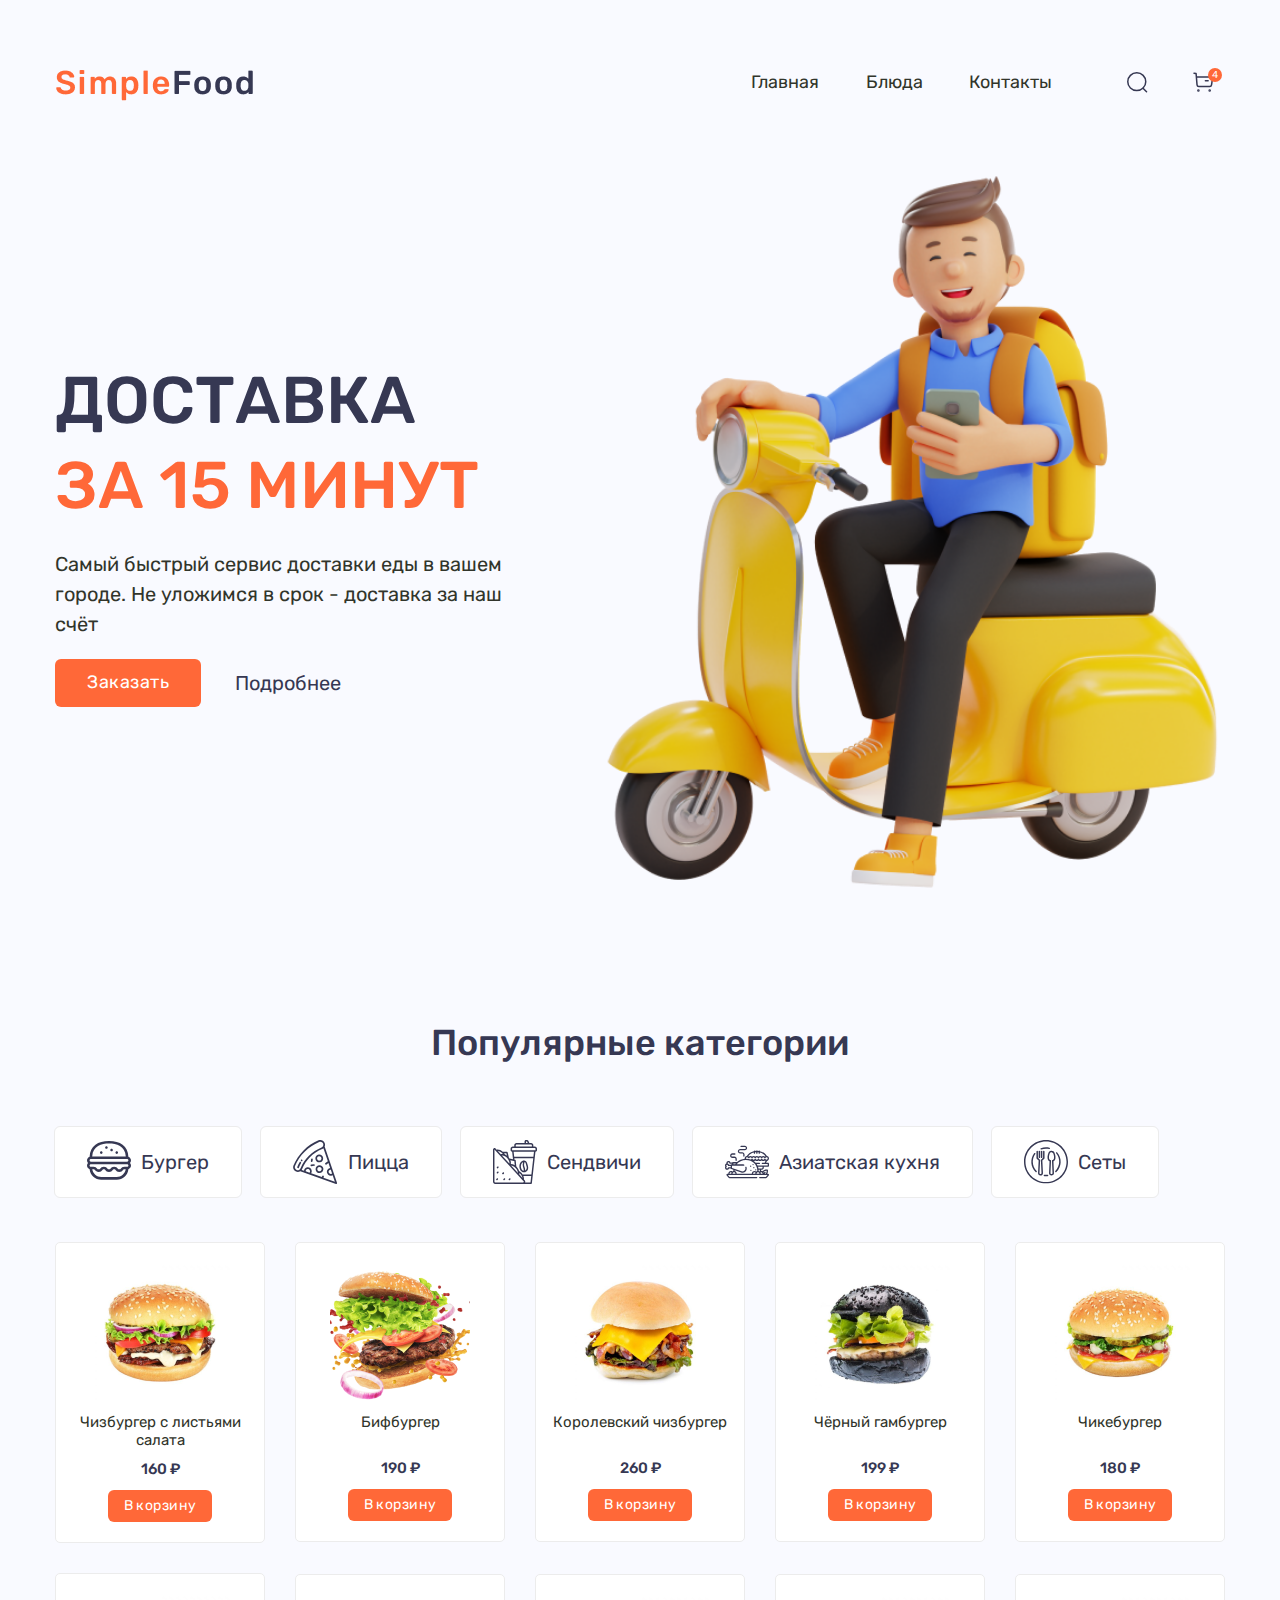
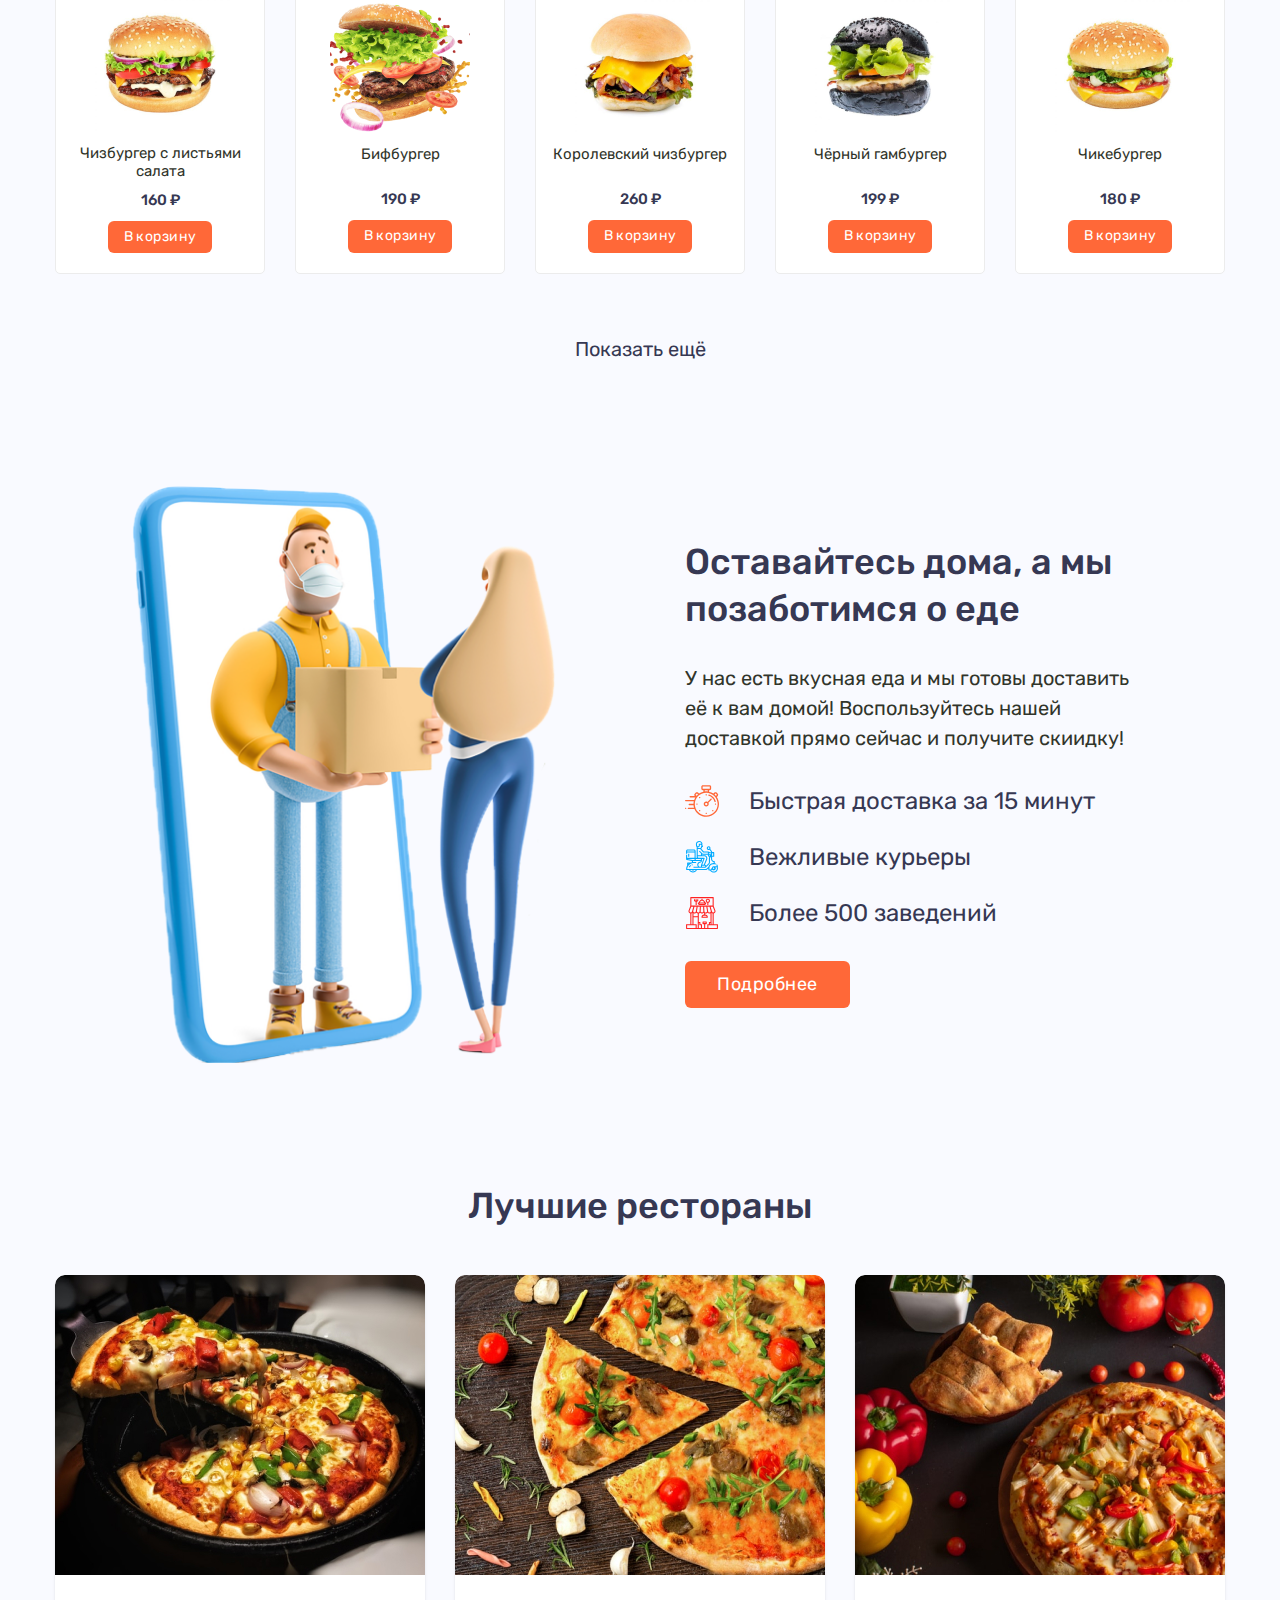
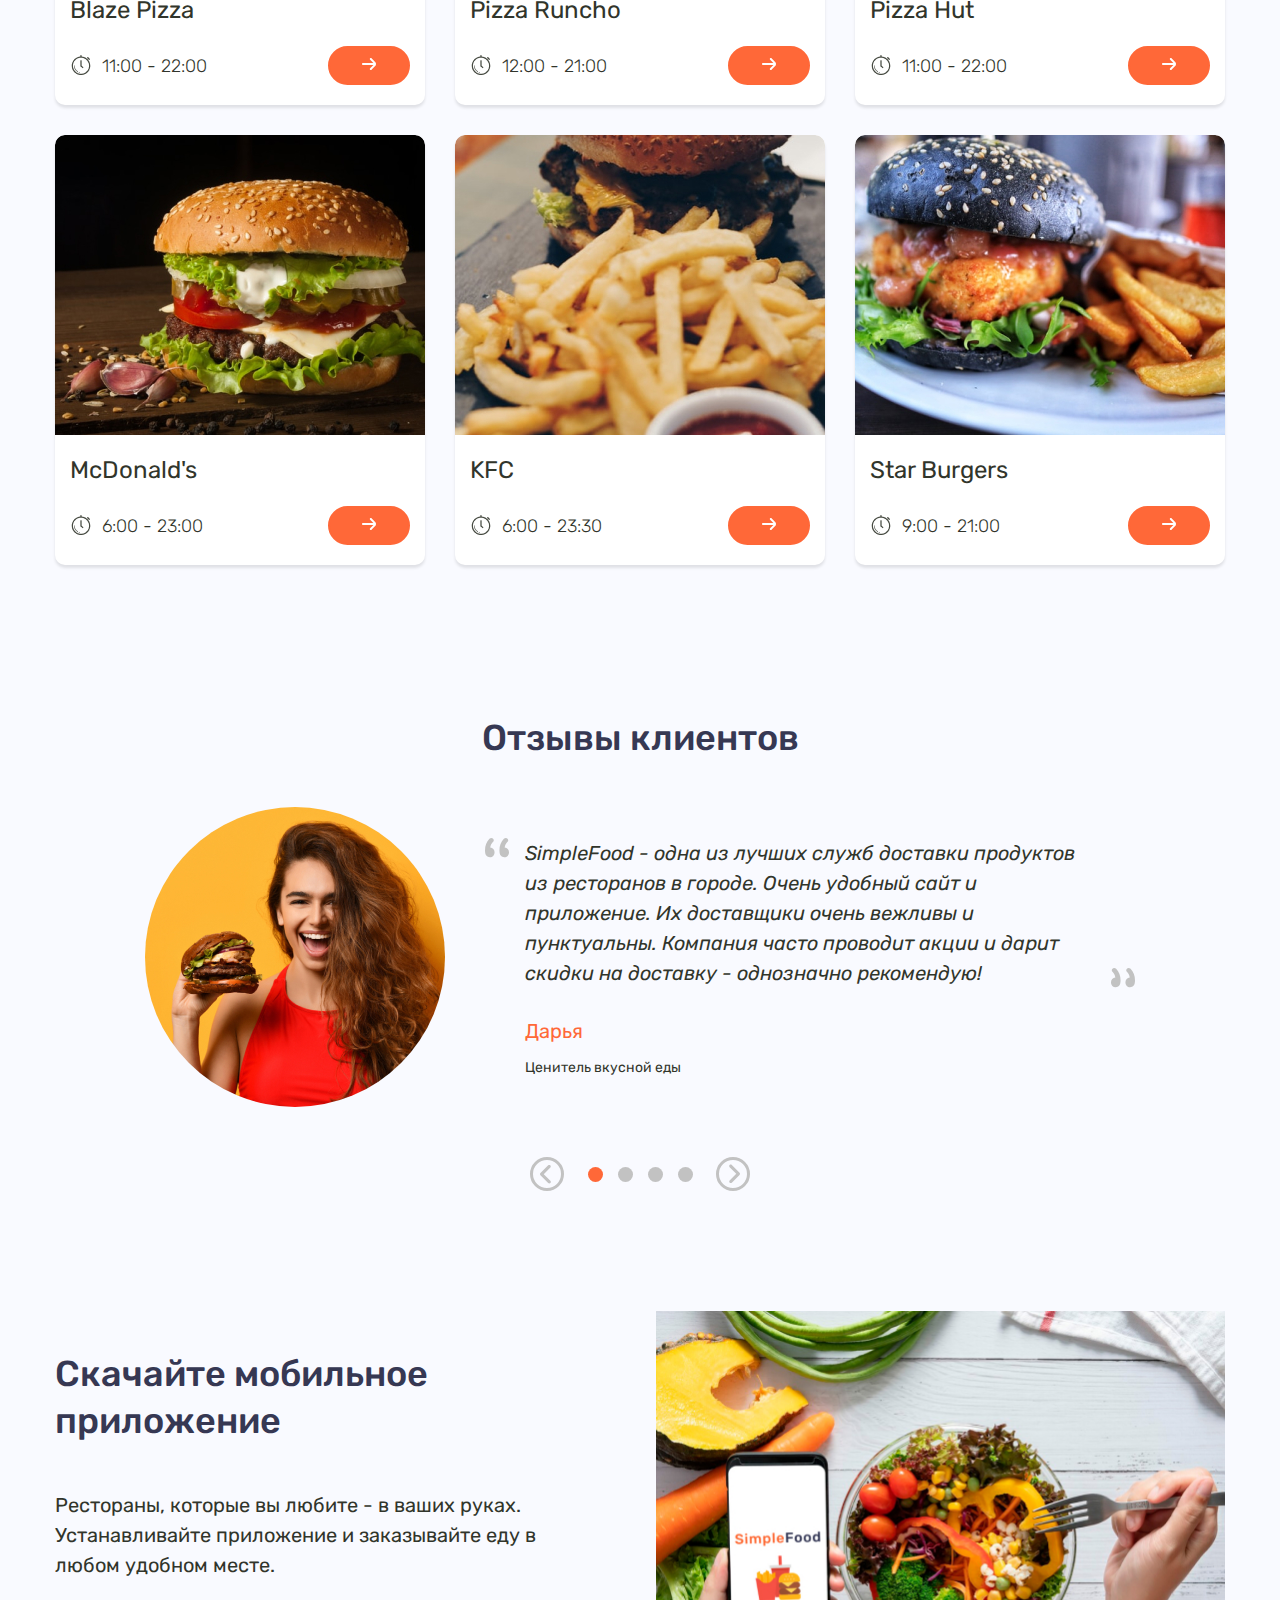
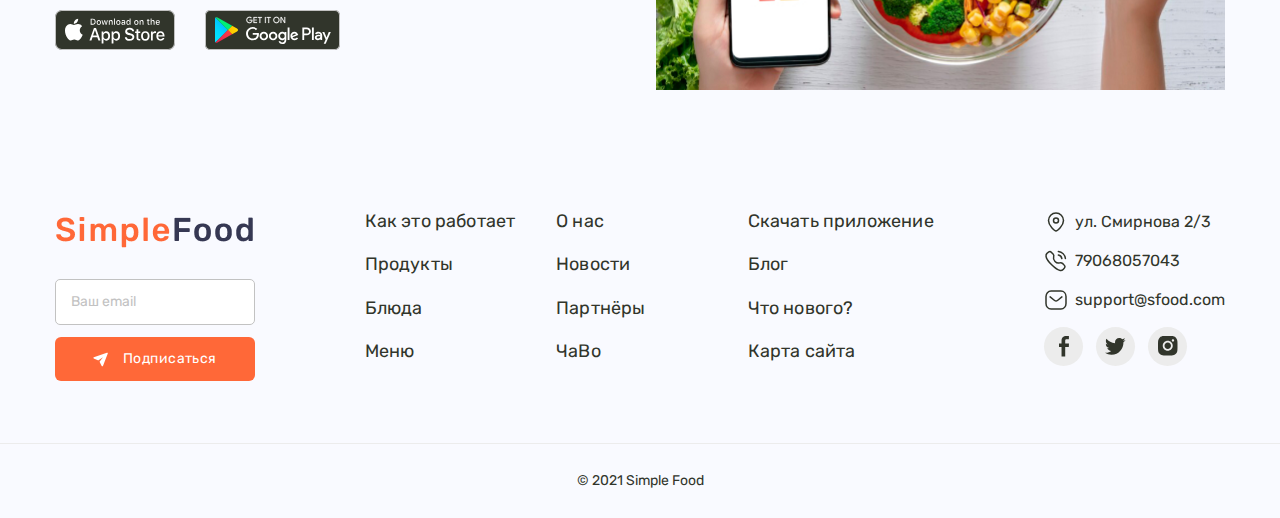
==== commit 3d1cc026: "Сверстал мобильное меню" ====
--- a/index.html
+++ b/index.html
@@ -17,7 +17,7 @@
     <header class="header">
         <div class="container header__container">
             <a href="index.html" class="header__logo logo">
-                <img src="images/logo.png" alt="Логотип" width="200" height="39">
+                <img src="images/logo.png" alt="Логотип" width="200">
             </a>
             <nav class="header__menu menu">
                 <ul class="menu__list">
@@ -64,6 +64,75 @@
                         <line y1="1" x2="30" y2="1" stroke="#363853" stroke-width="2" />
                         <line y1="11" x2="30" y2="11" stroke="#363853" stroke-width="2" />
                         <line y1="21" x2="30" y2="21" stroke="#363853" stroke-width="2" />
+                    </svg>
+                </button>
+            </div>
+            <div class="header__mobile-menu mobile-menu">
+                <a href="index.html" class="mobile-menu__logo logo">
+                    <img src="images/logo.png" alt="Логотип" width="200">
+                </a>
+                <nav class="mobile-menu__menu menu">
+                    <ul class="menu__list">
+                        <li class="menu__item">
+                            <a href="index.html" class="menu__link">Главная</a>
+                        </li>
+                        <li class="menu__item">
+                            <a href="catalog.html" class="menu__link">Блюда</a>
+                        </li>
+                        <li class="menu__item">
+                            <a href="index.html" class="menu__link">Контакты</a>
+                        </li>
+                    </ul>
+                </nav>
+                <address class="mobile-menu__address address">
+                    <div class="address__contact-link">
+                        <img src="./images/location.svg" alt="местоположение">
+                        <a href="https://yandex.ru">ул. Смирнова 2/3</a>
+                    </div>
+                    <div class="address__contact-link">
+                        <img src="./images/phone.svg" alt="телефон">
+                        <a href="tel:+79068057043">79068057043</a>
+                    </div>
+                    <div class="address__contact-link">
+                        <img src="./images/mail.svg" alt="электронная почта">
+                        <a href="mailto:support@sfood.com">support@sfood.com</a>
+                    </div>
+                    <div class="address__socials">
+                        <a href="https://vk.com" class="address__social">
+                            <svg width="10" height="21" viewBox="0 0 10 21" fill="none" xmlns="http://www.w3.org/2000/svg">
+                                <path
+                                    d="M2.54678 20.5263V10.8948H0V7.42695H2.54678V4.46499C2.54678 2.13745 4.05118 0 7.51762 0C8.92113 0 9.95896 0.13455 9.95896 0.13455L9.87718 3.3729C9.87718 3.3729 8.81876 3.3626 7.66377 3.3626C6.41371 3.3626 6.21344 3.93867 6.21344 4.89481V7.42695H9.97655L9.81281 10.8948H6.21344V20.5263H2.54678Z"
+                                    fill="#31352B" />
+                            </svg>
+                        </a>
+                        <a href="https://t.me" class="address__social">
+                            <svg width="21" height="17" viewBox="0 0 21 17" fill="none" xmlns="http://www.w3.org/2000/svg">
+                                <path
+                                    d="M20.5263 1.98086C19.7715 2.30648 18.95 2.54082 18.1039 2.6321C18.9824 2.11021 19.6402 1.28571 19.954 0.313295C19.1297 0.80367 18.2266 1.14753 17.2849 1.32962C16.8913 0.908848 16.4153 0.573641 15.8865 0.344888C15.3577 0.116135 14.7874 -0.00126247 14.2113 1.02382e-05C11.8802 1.02382e-05 10.0054 1.88959 10.0054 4.20839C10.0054 4.534 10.0448 4.85962 10.109 5.17291C6.61845 4.99036 3.50534 3.3228 1.43568 0.769655C1.05857 1.41378 0.86095 2.14718 0.863383 2.89358C0.863383 4.35393 1.60589 5.6416 2.73816 6.39891C2.0709 6.37263 1.41926 6.18923 0.836248 5.86362V5.91542C0.836248 7.9604 2.2818 9.6551 4.20838 10.0449C3.84664 10.1388 3.47452 10.1869 3.10078 10.1879C2.82696 10.1879 2.56795 10.1608 2.30647 10.1238C2.8393 11.7914 4.39092 13.0026 6.23856 13.042C4.79301 14.1743 2.98237 14.8403 1.01633 14.8403C0.663572 14.8403 0.337953 14.828 0 14.7885C1.86491 15.9849 4.07763 16.6756 6.46057 16.6756C14.1965 16.6756 18.4295 10.2669 18.4295 4.70422C18.4295 4.52167 18.4295 4.33913 18.4172 4.15658C19.2362 3.55715 19.954 2.81464 20.5263 1.98086Z"
+                                    fill="#31352B" />
+                            </svg>
+                        </a>
+                        <a href="https://vk.com" class="address__social">
+                            <svg width="20" height="20" viewBox="0 0 20 20" fill="none" xmlns="http://www.w3.org/2000/svg">
+                                <path
+                                    d="M9.74756 6.49862C7.95723 6.49862 6.49618 7.95967 6.49618 9.75C6.49618 11.5403 7.95723 13.0014 9.74756 13.0014C11.5379 13.0014 12.9989 11.5403 12.9989 9.75C12.9989 7.95967 11.5379 6.49862 9.74756 6.49862ZM19.4993 9.75C19.4993 8.40359 19.5115 7.06938 19.4359 5.72541C19.3602 4.16435 19.0041 2.77891 17.8626 1.63739C16.7186 0.493433 15.3356 0.139757 13.7746 0.0641433C12.4282 -0.0114703 11.094 0.00072551 9.75 0.00072551C8.40359 0.00072551 7.06938 -0.0114703 5.72541 0.0641433C4.16435 0.139757 2.77892 0.495872 1.63739 1.63739C0.493433 2.78135 0.139757 4.16435 0.0641433 5.72541C-0.0114703 7.07182 0.00072551 8.40603 0.00072551 9.75C0.00072551 11.094 -0.0114703 12.4306 0.0641433 13.7746C0.139757 15.3356 0.495873 16.7211 1.63739 17.8626C2.78135 19.0066 4.16435 19.3602 5.72541 19.4359C7.07182 19.5115 8.40603 19.4993 9.75 19.4993C11.0964 19.4993 12.4306 19.5115 13.7746 19.4359C15.3356 19.3602 16.7211 19.0041 17.8626 17.8626C19.0066 16.7186 19.3602 15.3356 19.4359 13.7746C19.5139 12.4306 19.4993 11.0964 19.4993 9.75ZM9.74756 14.7527C6.97913 14.7527 4.74487 12.5184 4.74487 9.75C4.74487 6.98157 6.97913 4.74731 9.74756 4.74731C12.516 4.74731 14.7503 6.98157 14.7503 9.75C14.7503 12.5184 12.516 14.7527 9.74756 14.7527ZM14.9551 5.71077C14.3088 5.71077 13.7868 5.18879 13.7868 4.54242C13.7868 3.89604 14.3088 3.37407 14.9551 3.37407C15.6015 3.37407 16.1235 3.89604 16.1235 4.54242C16.1237 4.6959 16.0936 4.84792 16.035 4.98976C15.9763 5.13159 15.8903 5.26047 15.7817 5.369C15.6732 5.47753 15.5443 5.56358 15.4025 5.62223C15.2606 5.68087 15.1086 5.71096 14.9551 5.71077Z"
+                                    fill="#31352B" />
+                            </svg>
+                        </a>
+                    </div>
+                </address>
+                <button class="mobile-menu__close-button">
+                    <svg width="18" height="18" viewBox="0 0 18 18" fill="none" xmlns="http://www.w3.org/2000/svg">
+                        <g clip-path="url(#clip0_239_502)">
+                            <path
+                                d="M10.0551 9.00517L17.7709 1.28931C18.0687 1.0017 18.077 0.527154 17.7894 0.229355C17.5018 -0.0684448 17.0272 -0.0767024 16.7294 0.210907C16.7232 0.216924 16.7171 0.223074 16.711 0.229355L8.99508 7.94522L1.27921 0.229311C0.981408 -0.0582986 0.506861 -0.050041 0.219251 0.247758C-0.0613304 0.538267 -0.0613304 0.998802 0.219251 1.28931L7.93512 9.00517L0.219251 16.721C-0.0734093 17.0137 -0.0734093 17.4883 0.219251 17.781C0.511956 18.0736 0.986503 18.0736 1.27921 17.781L8.99508 10.0651L16.7109 17.781C17.0087 18.0686 17.4833 18.0603 17.7709 17.7625C18.0514 17.472 18.0514 17.0115 17.7709 16.721L10.0551 9.00517Z"
+                                fill="#363853" />
+                        </g>
+                        <defs>
+                            <clipPath id="clip0_239_502">
+                                <rect width="18" height="18" fill="white" />
+                            </clipPath>
+                        </defs>
                     </svg>
                 </button>
             </div>
@@ -618,35 +687,35 @@
                     <a href="#">Карта сайта</a>
                 </li>
             </ul>
-            <address class="footer__info">
-                <div class="footer__contact-link">
+            <address class="footer__address address">
+                <div class="address__contact-link">
                     <img src="./images/location.svg" alt="местоположение">
                     <a href="https://yandex.ru">ул. Смирнова 2/3</a>
                 </div>
-                <div class="footer__contact-link">
+                <div class="address__contact-link">
                     <img src="./images/phone.svg" alt="телефон">
                     <a href="tel:+79068057043">79068057043</a>
                 </div>
-                <div class="footer__contact-link">
+                <div class="address__contact-link">
                     <img src="./images/mail.svg" alt="электронная почта">
                     <a href="mailto:support@sfood.com">support@sfood.com</a>
                 </div>
-                <div class="footer__socials">
-                    <a href="https://vk.com" class="footer__social">
+                <div class="address__socials">
+                    <a href="https://vk.com" class="address__social">
                         <svg width="10" height="21" viewBox="0 0 10 21" fill="none" xmlns="http://www.w3.org/2000/svg">
                             <path
                                 d="M2.54678 20.5263V10.8948H0V7.42695H2.54678V4.46499C2.54678 2.13745 4.05118 0 7.51762 0C8.92113 0 9.95896 0.13455 9.95896 0.13455L9.87718 3.3729C9.87718 3.3729 8.81876 3.3626 7.66377 3.3626C6.41371 3.3626 6.21344 3.93867 6.21344 4.89481V7.42695H9.97655L9.81281 10.8948H6.21344V20.5263H2.54678Z"
                                 fill="#31352B" />
                         </svg>
                     </a>
-                    <a href="https://t.me" class="footer__social">
+                    <a href="https://t.me" class="address__social">
                         <svg width="21" height="17" viewBox="0 0 21 17" fill="none" xmlns="http://www.w3.org/2000/svg">
                             <path
                                 d="M20.5263 1.98086C19.7715 2.30648 18.95 2.54082 18.1039 2.6321C18.9824 2.11021 19.6402 1.28571 19.954 0.313295C19.1297 0.80367 18.2266 1.14753 17.2849 1.32962C16.8913 0.908848 16.4153 0.573641 15.8865 0.344888C15.3577 0.116135 14.7874 -0.00126247 14.2113 1.02382e-05C11.8802 1.02382e-05 10.0054 1.88959 10.0054 4.20839C10.0054 4.534 10.0448 4.85962 10.109 5.17291C6.61845 4.99036 3.50534 3.3228 1.43568 0.769655C1.05857 1.41378 0.86095 2.14718 0.863383 2.89358C0.863383 4.35393 1.60589 5.6416 2.73816 6.39891C2.0709 6.37263 1.41926 6.18923 0.836248 5.86362V5.91542C0.836248 7.9604 2.2818 9.6551 4.20838 10.0449C3.84664 10.1388 3.47452 10.1869 3.10078 10.1879C2.82696 10.1879 2.56795 10.1608 2.30647 10.1238C2.8393 11.7914 4.39092 13.0026 6.23856 13.042C4.79301 14.1743 2.98237 14.8403 1.01633 14.8403C0.663572 14.8403 0.337953 14.828 0 14.7885C1.86491 15.9849 4.07763 16.6756 6.46057 16.6756C14.1965 16.6756 18.4295 10.2669 18.4295 4.70422C18.4295 4.52167 18.4295 4.33913 18.4172 4.15658C19.2362 3.55715 19.954 2.81464 20.5263 1.98086Z"
                                 fill="#31352B" />
                         </svg>
                     </a>
-                    <a href="https://vk.com" class="footer__social">
+                    <a href="https://vk.com" class="address__social">
                         <svg width="20" height="20" viewBox="0 0 20 20" fill="none" xmlns="http://www.w3.org/2000/svg">
                             <path
                                 d="M9.74756 6.49862C7.95723 6.49862 6.49618 7.95967 6.49618 9.75C6.49618 11.5403 7.95723 13.0014 9.74756 13.0014C11.5379 13.0014 12.9989 11.5403 12.9989 9.75C12.9989 7.95967 11.5379 6.49862 9.74756 6.49862ZM19.4993 9.75C19.4993 8.40359 19.5115 7.06938 19.4359 5.72541C19.3602 4.16435 19.0041 2.77891 17.8626 1.63739C16.7186 0.493433 15.3356 0.139757 13.7746 0.0641433C12.4282 -0.0114703 11.094 0.00072551 9.75 0.00072551C8.40359 0.00072551 7.06938 -0.0114703 5.72541 0.0641433C4.16435 0.139757 2.77892 0.495872 1.63739 1.63739C0.493433 2.78135 0.139757 4.16435 0.0641433 5.72541C-0.0114703 7.07182 0.00072551 8.40603 0.00072551 9.75C0.00072551 11.094 -0.0114703 12.4306 0.0641433 13.7746C0.139757 15.3356 0.495873 16.7211 1.63739 17.8626C2.78135 19.0066 4.16435 19.3602 5.72541 19.4359C7.07182 19.5115 8.40603 19.4993 9.75 19.4993C11.0964 19.4993 12.4306 19.5115 13.7746 19.4359C15.3356 19.3602 16.7211 19.0041 17.8626 17.8626C19.0066 16.7186 19.3602 15.3356 19.4359 13.7746C19.5139 12.4306 19.4993 11.0964 19.4993 9.75ZM9.74756 14.7527C6.97913 14.7527 4.74487 12.5184 4.74487 9.75C4.74487 6.98157 6.97913 4.74731 9.74756 4.74731C12.516 4.74731 14.7503 6.98157 14.7503 9.75C14.7503 12.5184 12.516 14.7527 9.74756 14.7527ZM14.9551 5.71077C14.3088 5.71077 13.7868 5.18879 13.7868 4.54242C13.7868 3.89604 14.3088 3.37407 14.9551 3.37407C15.6015 3.37407 16.1235 3.89604 16.1235 4.54242C16.1237 4.6959 16.0936 4.84792 16.035 4.98976C15.9763 5.13159 15.8903 5.26047 15.7817 5.369C15.6732 5.47753 15.5443 5.56358 15.4025 5.62223C15.2606 5.68087 15.1086 5.71096 14.9551 5.71077Z"
--- a/css/style.css
+++ b/css/style.css
@@ -169,6 +169,11 @@
 
 .logo {
   border-radius: 5px;
+  display: block;
+}
+
+.logo img {
+  width: 200px;
 }
 
 .logo:focus {
@@ -255,6 +260,62 @@
 
 .search__button:active ellipse, .search__button:active path {
   stroke: #363853;
+}
+
+.mobile-menu {
+  position: fixed;
+  display: none;
+  top: 0;
+  left: 0;
+  z-index: 10;
+  width: 300px;
+  min-height: 100vh;
+  background-color: #ffffff;
+}
+
+.mobile-menu__logo {
+  padding: 25px 15px;
+  border-bottom: 1px solid #ececec;
+}
+
+.mobile-menu .menu {
+  padding: 25px 15px;
+  width: 100%;
+  border-bottom: 1px solid #ececec;
+}
+
+.mobile-menu .menu__list {
+  flex-wrap: wrap;
+}
+
+.mobile-menu .menu__item {
+  width: 100%;
+  margin-bottom: 20px;
+}
+
+.mobile-menu .menu__item:last-child {
+  margin-bottom: 0;
+}
+
+.mobile-menu__address {
+  padding: 15px;
+}
+
+.mobile-menu__close-button {
+  position: absolute;
+  top: 25px;
+  right: 15px;
+  width: 40px;
+  height: 40px;
+  display: flex;
+  align-items: center;
+  justify-content: center;
+  background-color: transparent;
+}
+
+.mobile-menu__close-button svg {
+  width: 18px;
+  height: 18px;
 }
 
 .button {
@@ -517,7 +578,7 @@
   color: #31352b;
 }
 
-.footer__info {
+.address__info {
   font-size: 16px;
   line-height: 32px;
   height: 180px;
@@ -527,38 +588,41 @@
   justify-content: space-between;
 }
 
-.footer__contact-link {
-  display: flex;
-  align-items: center;
-}
-
-.footer__contact-link a {
+.address__contact-link {
+  display: flex;
+  align-items: center;
+  margin-bottom: 15px;
+  font-size: 16px;
+}
+
+.address__contact-link a {
   color: #31352b;
   margin-left: 7px;
   border-radius: 5px;
-}
-
-.footer__contact-link a:focus {
+  font-style: normal;
+}
+
+.address__contact-link a:focus {
   outline: 2px solid #FF7A50;
 }
 
-.footer__contact-link a:hover {
+.address__contact-link a:hover {
   color: #FF6838;
   outline: none;
 }
 
-.footer__contact-link a:active {
+.address__contact-link a:active {
   text-shadow: 2px 2px 5px rgba(49, 53, 43, 0.5);
   outline: none;
   color: #31352b;
 }
 
-.footer__socials {
-  display: flex;
-  align-items: center;
-}
-
-.footer__social {
+.address__socials {
+  display: flex;
+  align-items: center;
+}
+
+.address__social {
   margin-right: 13px;
   width: 39px;
   height: 39px;
@@ -569,30 +633,30 @@
   justify-content: center;
 }
 
-.footer__social:last-child {
+.address__social:last-child {
   margin-right: none;
 }
 
-.footer__social:focus {
+.address__social:focus {
   outline: 2px solid #FF7A50;
   background-color: rgba(255, 122, 80, 0.1);
 }
 
-.footer__social:hover {
+.address__social:hover {
   outline: none;
   background-color: #FF7A50;
 }
 
-.footer__social:hover path {
+.address__social:hover path {
   fill: #ffffff;
 }
 
-.footer__social:active {
+.address__social:active {
   outline: none;
   background-color: rgba(255, 122, 80, 0.1);
 }
 
-.footer__social:active path {
+.address__social:active path {
   fill: #FF7A50;
 }
 
@@ -947,6 +1011,10 @@
   margin-bottom: 30px;
 }
 
+.delivery__advantage {
+  margin-bottom: 20px;
+}
+
 .delivery__advantage:last-child {
   margin: 0;
 }
@@ -955,7 +1023,6 @@
   font-size: 24px;
   line-height: 150%;
   color: #363853;
-  margin-bottom: 20px;
   display: flex;
   align-items: center;
 }
@@ -1569,25 +1636,12 @@
   margin-bottom: 120px;
 }
 
-.interesting__header {
-  display: flex;
-  align-items: center;
-  justify-content: space-between;
-  margin-bottom: 60px;
-}
-
 .interesting__title {
   font-weight: 500;
   font-size: 36px;
   line-height: 130%;
   color: #363853;
-}
-
-.interesting__buttons {
-  display: flex;
-  align-items: center;
-  justify-content: space-between;
-  width: 93px;
+  margin-bottom: 60px;
 }
 
 .interesting__cards {
@@ -1814,7 +1868,7 @@
   }
   .popular__tabs {
     overflow: scroll;
-    padding: 1px;
+    padding: 2px;
   }
   .popular__product-cards {
     justify-content: center;
@@ -1824,7 +1878,7 @@
     margin: 0px 10px 20px;
   }
   .delivery__container {
-    padding: 0;
+    padding: 40px 0;
     background-size: 39%;
     background-position: center left;
   }
@@ -1889,8 +1943,11 @@
   .product__navigation {
     width: 380px;
   }
-  .interesting__product-card:last-child {
-    display: none;
+  .interesting__cards {
+    overflow: scroll;
+  }
+  .interesting__product-card {
+    margin-right: 30px;
   }
 }
 
@@ -1916,6 +1973,9 @@
   .menu__link {
     font-size: 16px;
     line-height: 18px;
+  }
+  .hero {
+    height: calc(100vh - 160px);
   }
   .hero__overlay {
     display: block;
@@ -1968,14 +2028,13 @@
   }
   .footer__subscribe {
     order: 1;
-    margin-right: 50px;
   }
   .footer__menu {
     order: 3;
     width: 100%;
     margin-top: 50px;
   }
-  .footer__info {
+  .footer__address {
     order: 2;
   }
   .footer__link {
@@ -2024,9 +2083,6 @@
     white-space: nowrap;
     margin-top: 15px;
   }
-  .interesting__product-card:nth-child(4) {
-    display: none;
-  }
 }
 
 @media (max-width: 767px) {
@@ -2034,12 +2090,12 @@
     width: 90%;
   }
   .header {
-    padding: 40px 0;
+    padding: 30px 0;
   }
   .header__menu-button {
     display: block;
   }
-  .menu {
+  .header__menu {
     display: none;
   }
   .hero {
@@ -2168,6 +2224,10 @@
   .catalog__product-list {
     width: 100%;
     margin-bottom: 35px;
+    justify-content: center;
+  }
+  .catalog__product-card {
+    margin: 0px 2.5px 10px;
   }
   .promo {
     margin-bottom: 80px;
@@ -2179,6 +2239,7 @@
   .product__slider {
     padding: 22.5px;
     margin-bottom: 40px;
+    margin-right: 0;
   }
   .product__image {
     width: 300px;
@@ -2202,11 +2263,446 @@
   }
   .interesting__title {
     font-size: 30px;
-  }
-  .interesting__header {
     margin-bottom: 40px;
   }
   .interesting__buttons {
     width: 80px;
   }
-}
+  .interesting__product-card {
+    margin-right: 20px;
+  }
+}
+
+@media (max-width: 576px) {
+  .header .logo img {
+    width: 150px;
+  }
+  .hero {
+    margin-bottom: 60px;
+  }
+  .hero__title {
+    font-size: 48px;
+  }
+  .hero__subtitle {
+    font-size: 18px;
+  }
+  .popular {
+    margin-bottom: 60px;
+  }
+  .delivery {
+    margin-bottom: 60px;
+  }
+  .delivery__container {
+    padding: 35px 0;
+  }
+  .delivery__subtitle {
+    font-size: 18px;
+  }
+  .advantage {
+    font-size: 20px;
+  }
+  .advantage__text {
+    margin-left: 20px;
+  }
+  .best-restaurants {
+    margin-bottom: 60px;
+  }
+  .restaurant-card {
+    width: 345px;
+  }
+  .restaurant-card__image {
+    height: 300px;
+  }
+  .restaurant-card__button {
+    padding: 10px 32px 9px;
+  }
+  .restaurant-card__button:hover {
+    padding-right: 12px;
+    padding-left: 52px;
+  }
+  .reviews {
+    margin-bottom: 60px;
+  }
+  .reviews__content {
+    margin-bottom: 30px;
+  }
+  .review__image {
+    width: 150px;
+    height: 150px;
+  }
+  .review__text {
+    width: 80%;
+  }
+  .review__quote {
+    font-size: 18px;
+    margin-bottom: 20px;
+  }
+  .review__username {
+    font-size: 18px;
+    margin-bottom: 10px;
+  }
+  .app {
+    margin-bottom: 60px;
+  }
+  .catalog {
+    margin-bottom: 60px;
+  }
+  .catalog__product-list {
+    justify-content: space-around;
+  }
+  .promo {
+    margin-bottom: 60px;
+  }
+  .promo__cards {
+    width: 100%;
+    justify-content: flex-start;
+    flex-wrap: nowrap;
+    overflow: scroll;
+    padding: 5px 10px 5px 5px;
+  }
+  .promo__promo-card {
+    flex-grow: 1;
+    flex-shrink: 0;
+    margin-right: 20px;
+  }
+  .promo__promo-card:last-child {
+    margin: 0;
+  }
+  .promo-card:focus {
+    box-shadow: 0px 3px 3px rgba(255, 104, 56, 0.5);
+  }
+  .promo-card:hover {
+    box-shadow: 0px 3px 3px rgba(255, 104, 56, 0.5);
+  }
+  .breadcrumbs__container {
+    overflow: hidden;
+  }
+  .breadcrumbs__link {
+    white-space: nowrap;
+  }
+  .product__navigation {
+    display: none;
+  }
+  .info {
+    margin-bottom: 60px;
+  }
+  .info__tab {
+    font-size: 20px;
+    margin-right: 30px;
+  }
+  .info__tab-content {
+    font-size: 18px;
+  }
+  .interesting {
+    margin-bottom: 60px;
+  }
+}
+
+@media (max-width: 480px) {
+  .header {
+    padding: 25px 0;
+  }
+  .header .logo img {
+    width: 115px;
+  }
+  .hero {
+    height: calc(100vh - 160px);
+    margin-bottom: 40px;
+  }
+  .hero__title {
+    font-size: 40px;
+  }
+  .hero__subtitle {
+    font-size: 16px;
+  }
+  .button {
+    font-size: 14px;
+    padding: 8px 24px;
+  }
+  .more-button {
+    font-size: 16px;
+  }
+  .popular {
+    margin-bottom: 40px;
+  }
+  .popular__title {
+    font-size: 24px;
+    margin-bottom: 30px;
+  }
+  .popular__tabs {
+    margin-bottom: 30px;
+  }
+  .popular__product-card {
+    margin: 0px 5px 10px;
+  }
+  .product-card {
+    width: 140px;
+    padding: 16px 12px;
+  }
+  .product-card__image {
+    width: 100%;
+    height: auto;
+  }
+  .product-card__button {
+    font-size: 12px;
+    padding: 7px 21px;
+    white-space: nowrap;
+  }
+  .tab {
+    padding: 12px 16px;
+  }
+  .tab__text {
+    font-size: 14px;
+  }
+  .tab svg {
+    width: 20px;
+    height: 20px;
+  }
+  .delivery {
+    margin-bottom: 40px;
+  }
+  .delivery__title {
+    font-size: 24px;
+  }
+  .delivery__subtitle {
+    font-size: 16px;
+  }
+  .delivery__advantage {
+    margin-bottom: 15px;
+  }
+  .delivery__advantages {
+    margin-bottom: 20px;
+  }
+  .advantage__text {
+    font-size: 18px;
+    margin-left: 10px;
+  }
+  .best-restaurants {
+    margin-bottom: 40px;
+  }
+  .best-restaurants__title {
+    font-size: 24px;
+    margin-bottom: 30px;
+  }
+  .best-restaurants__restaurants {
+    justify-content: flex-start;
+    flex-wrap: nowrap;
+    overflow: scroll;
+    padding: 3px;
+  }
+  .best-restaurants__restaurant-card {
+    flex-shrink: 0;
+    margin-right: 20px;
+    margin-bottom: 15px;
+  }
+  .best-restaurants__restaurant-card:last-child {
+    margin-right: 0;
+  }
+  .restaurant-card:hover {
+    box-shadow: 0px 3px 3px rgba(255, 104, 56, 0.5);
+  }
+  .reviews {
+    margin-bottom: 40px;
+  }
+  .reviews__container {
+    position: relative;
+  }
+  .reviews__title {
+    font-size: 24px;
+    margin-bottom: 30px;
+  }
+  .reviews__bullets {
+    display: none;
+  }
+  .reviews__pagination {
+    position: absolute;
+    width: 80%;
+    top: 120px;
+    left: 50%;
+    transform: translateX(-50%);
+  }
+  .review__image {
+    margin-bottom: 20px;
+  }
+  .review__quote {
+    font-size: 14px;
+  }
+  .review__username {
+    font-size: 16px;
+  }
+  .app {
+    margin-bottom: 40px;
+  }
+  .app__container {
+    padding: 0;
+    background-image: none;
+  }
+  .app__overlay {
+    display: none;
+  }
+  .app__title {
+    font-size: 24px;
+    margin-bottom: 15px;
+  }
+  .app__text {
+    font-size: 14px;
+    margin-bottom: 15px;
+  }
+  .footer__subscribe {
+    margin-bottom: 30px;
+  }
+  .footer__menu {
+    margin-top: 30px;
+  }
+  .address {
+    width: 100%;
+  }
+  .breadcrumbs {
+    margin-bottom: 30px;
+  }
+  .catalog {
+    margin-bottom: 40px;
+  }
+  .catalog__title {
+    font-size: 24px;
+  }
+  .catalog__header {
+    margin-bottom: 30px;
+  }
+  .catalog__product-list {
+    margin-bottom: 30px;
+    justify-content: center;
+  }
+  .catalog__product-card {
+    margin: 0px 5px 10px;
+  }
+  .filter {
+    padding: 15px 36px 15px 10px;
+  }
+  .promo {
+    margin-bottom: 40px;
+  }
+  .promo__title {
+    font-size: 24px;
+    margin-bottom: 30px;
+  }
+  .product {
+    padding-bottom: 30px;
+  }
+  .product__slider {
+    width: 100%;
+    margin-bottom: 30px;
+  }
+  .product__image {
+    width: 100%;
+    height: auto;
+  }
+  .product__title {
+    font-size: 24px;
+    margin-bottom: 15px;
+  }
+  .product__rating {
+    margin-bottom: 15px;
+  }
+  .product__counter {
+    margin-bottom: 15px;
+  }
+  .product__add-button {
+    padding: 13px 38px;
+  }
+  .product__delivery-title {
+    font-size: 18px;
+    margin-bottom: 15px;
+  }
+  .product__delivery-text {
+    margin-bottom: 15px;
+  }
+  .info {
+    margin-bottom: 40px;
+  }
+  .info__tabs {
+    display: flex;
+    flex-wrap: nowrap;
+    overflow: scroll;
+  }
+  .interesting {
+    margin-bottom: 40px;
+  }
+  .interesting__title {
+    font-size: 24px;
+    margin-bottom: 30px;
+  }
+  .interesting__product-card {
+    margin-right: 10px;
+    width: 140px;
+  }
+}
+
+@media (max-width: 320px) {
+  .header__cart {
+    margin-left: 10px;
+  }
+  .header__menu-button {
+    margin-left: 20px;
+  }
+  .popular__product-cards {
+    justify-content: space-between;
+  }
+  .popular__product-card {
+    margin: 0 0 5px;
+  }
+  .product-card {
+    width: 49%;
+  }
+  .reviews__pagination {
+    width: 95%;
+  }
+  .review__quote:before {
+    left: -30px;
+  }
+  .review__quote:after {
+    right: -30px;
+  }
+  .app__button img {
+    height: 36px;
+  }
+  .app__button_appstore {
+    margin-right: 10px;
+  }
+  .restaurant-card {
+    width: 250px;
+  }
+  .restaurant-card__image {
+    height: 200px;
+  }
+  .restaurant-card__text {
+    padding: 15px;
+  }
+  .restaurant-card__title {
+    font-size: 20px;
+    margin-bottom: 15px;
+  }
+  .restaurant-card__work-time {
+    padding-left: 30px;
+    font-size: 16px;
+  }
+  .restaurant-card__button {
+    padding: 9px 24px 8px;
+  }
+  .restaurant-card__button:hover {
+    padding-right: 12px;
+    padding-left: 36px;
+  }
+  .catalog__filter-button {
+    margin-right: 5px;
+  }
+  .catalog__filter {
+    margin-right: 5px;
+  }
+  .catalog__product-list {
+    justify-content: space-between;
+  }
+  .catalog__product-card {
+    margin: 0 0 5px;
+  }
+}
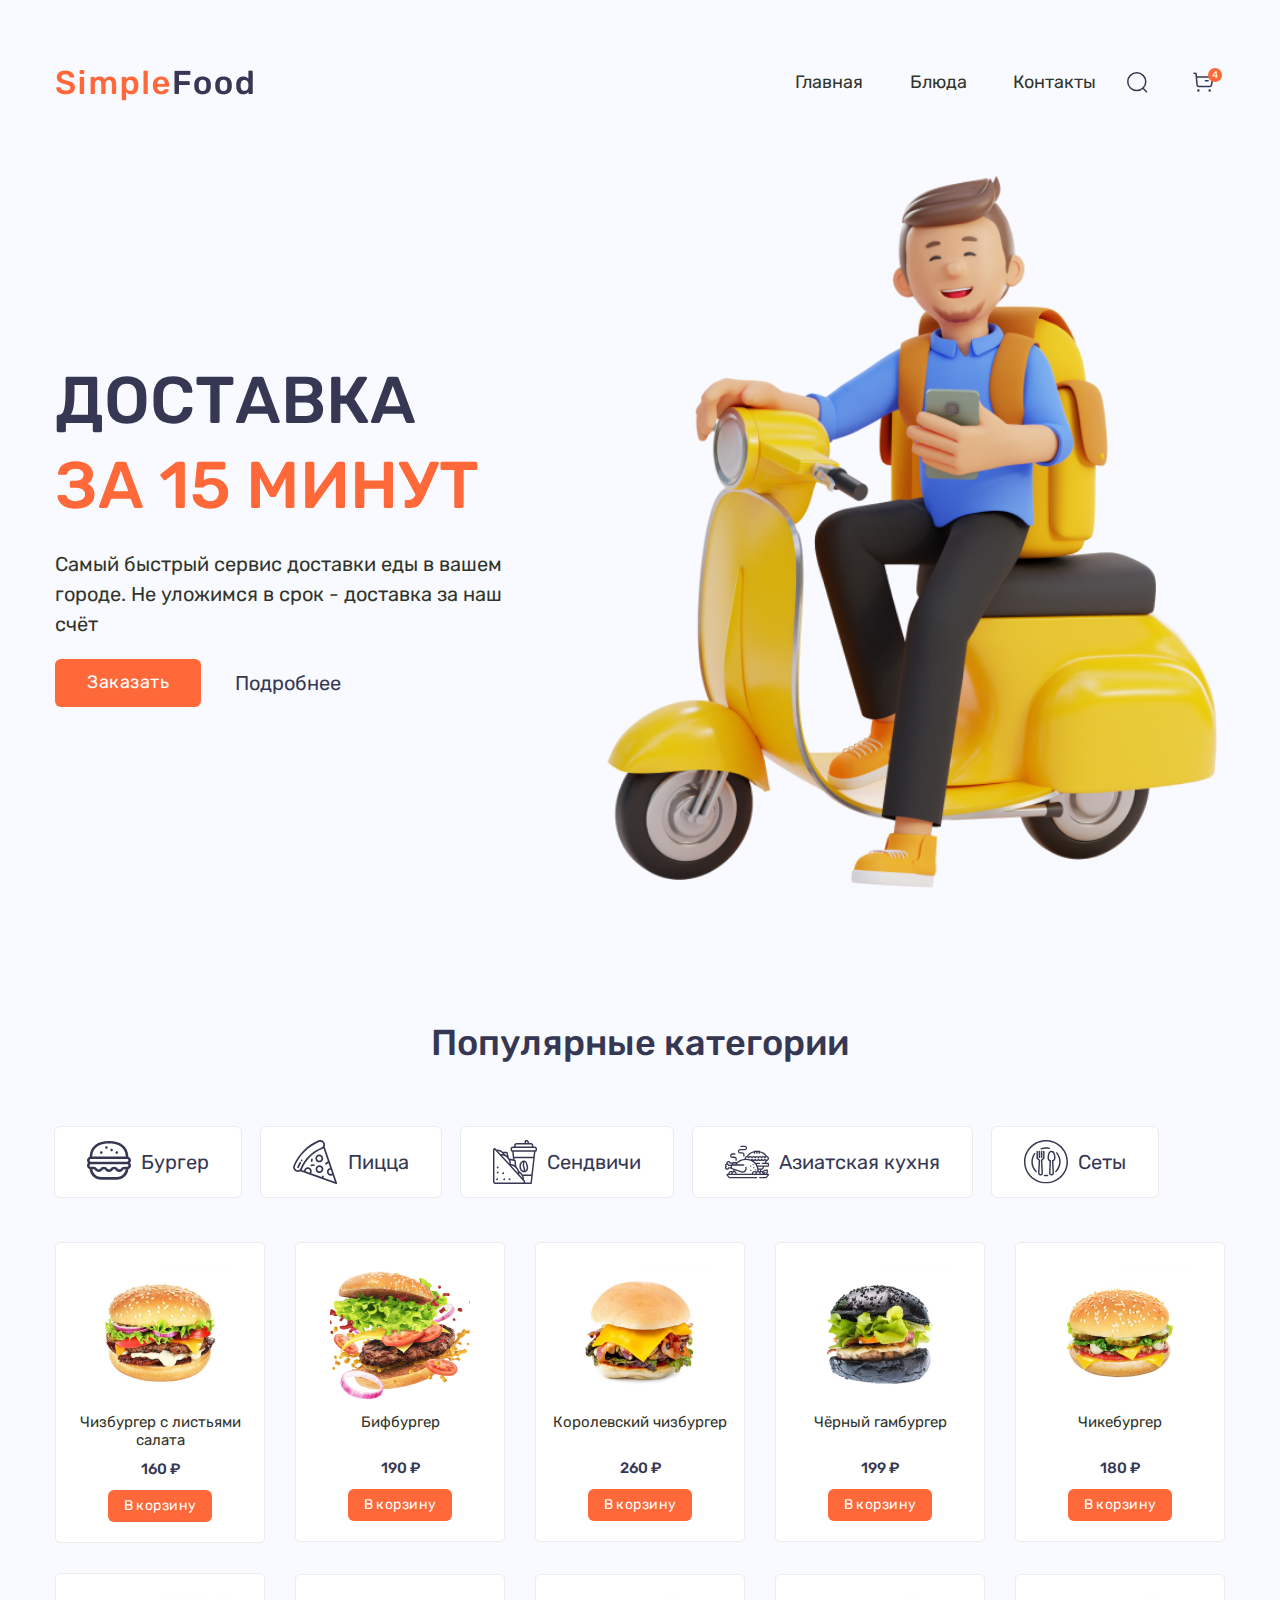
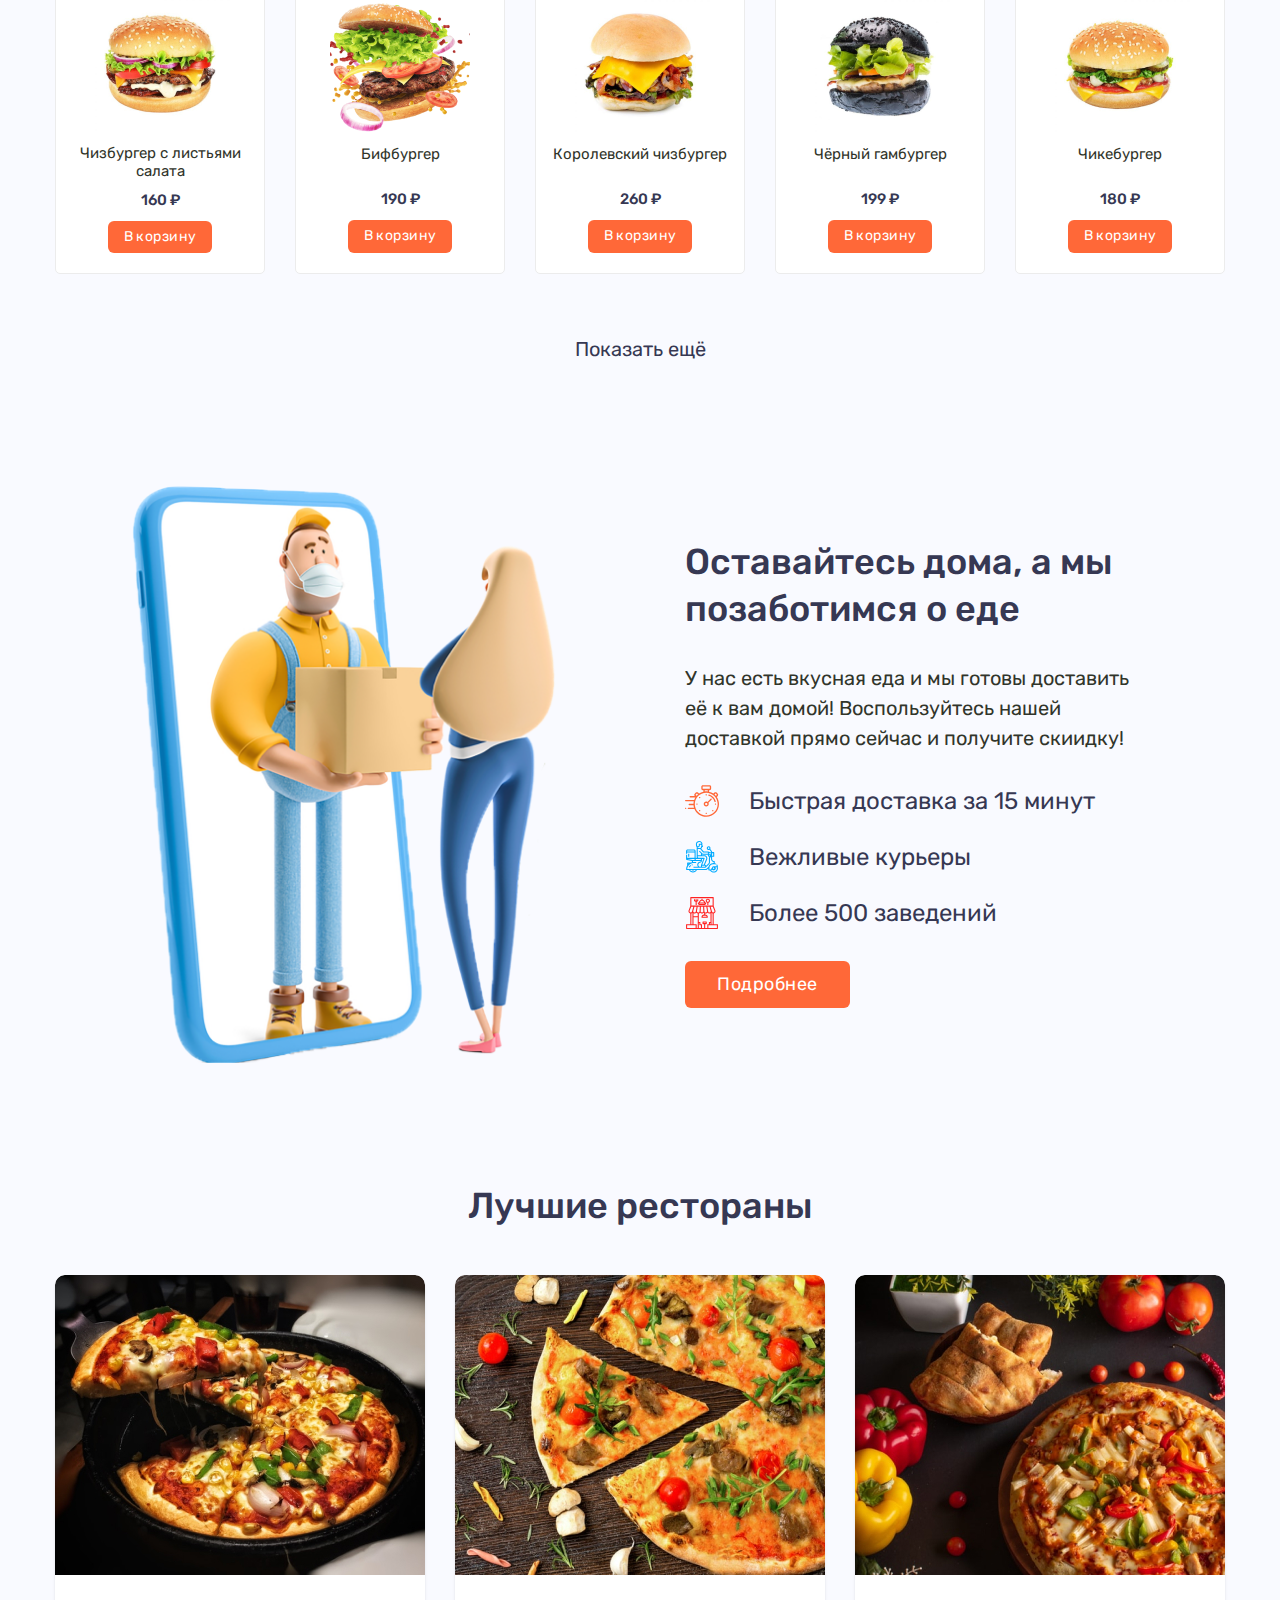
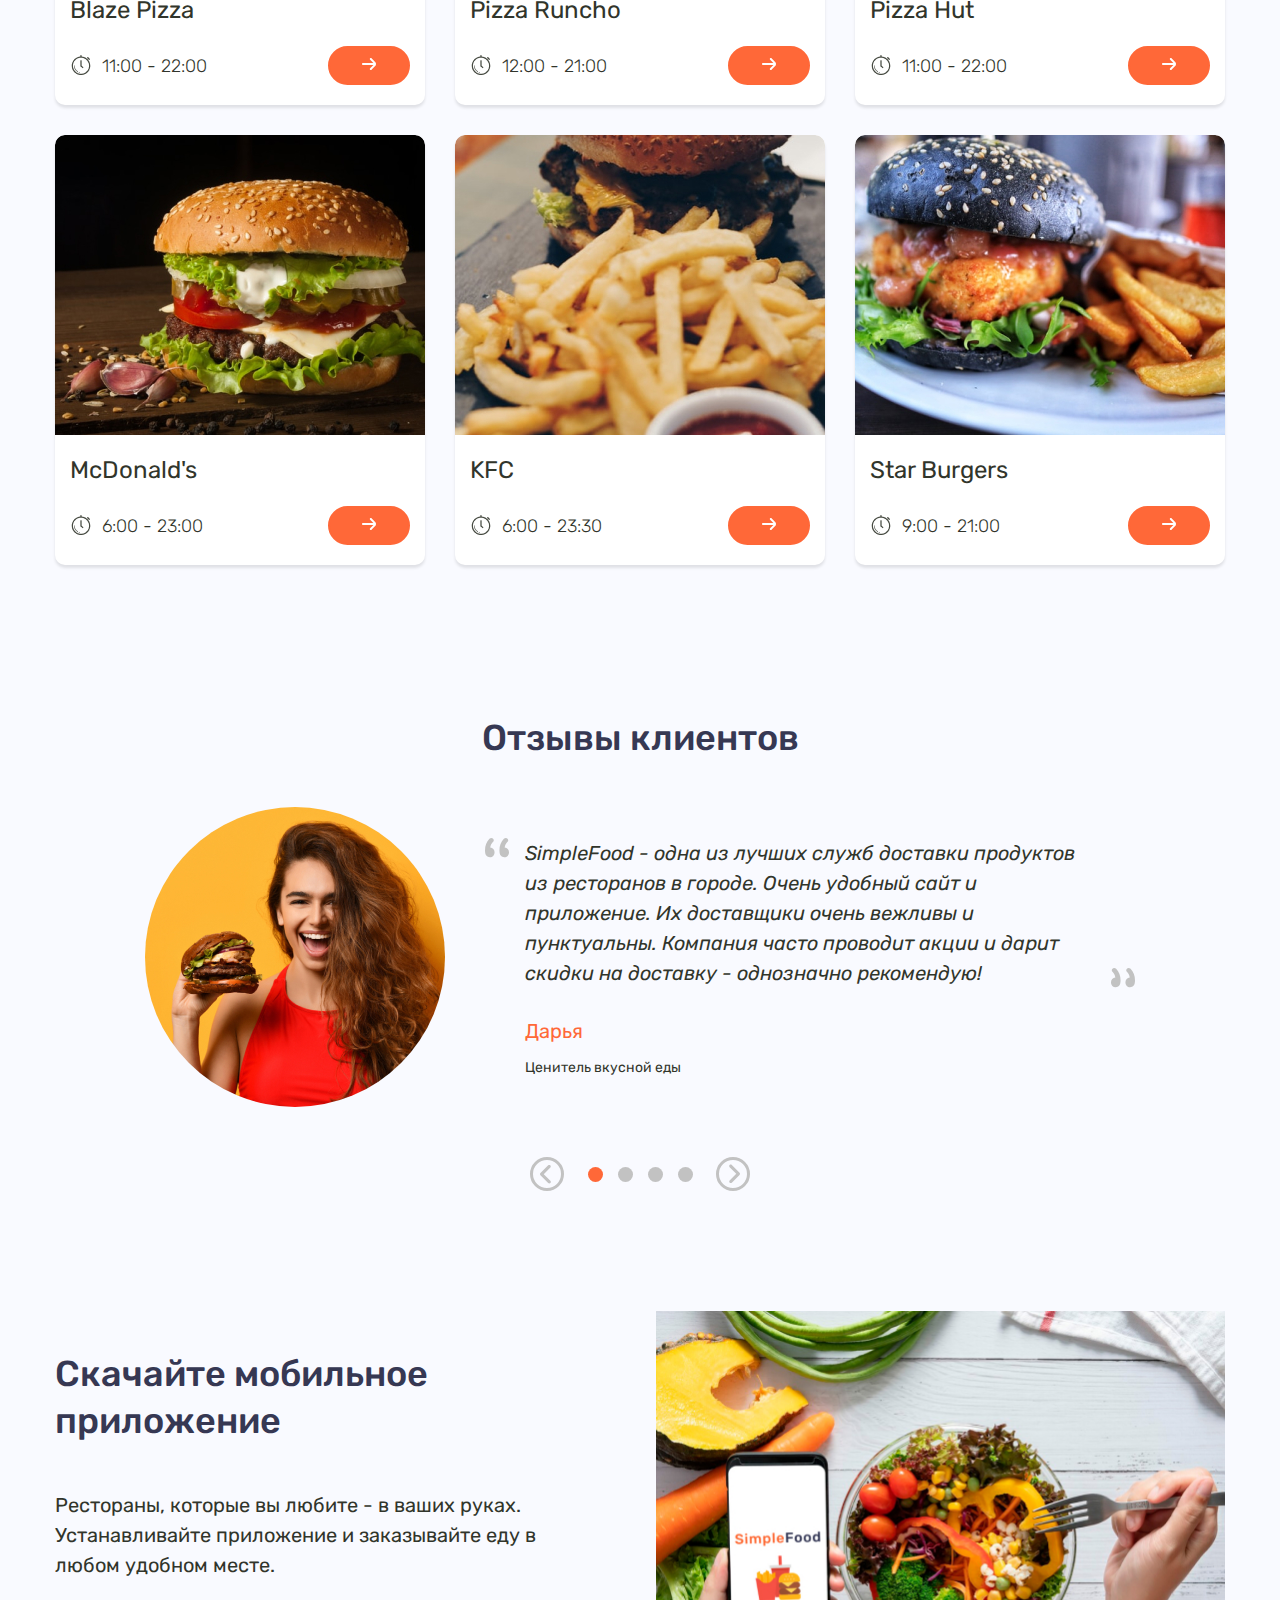
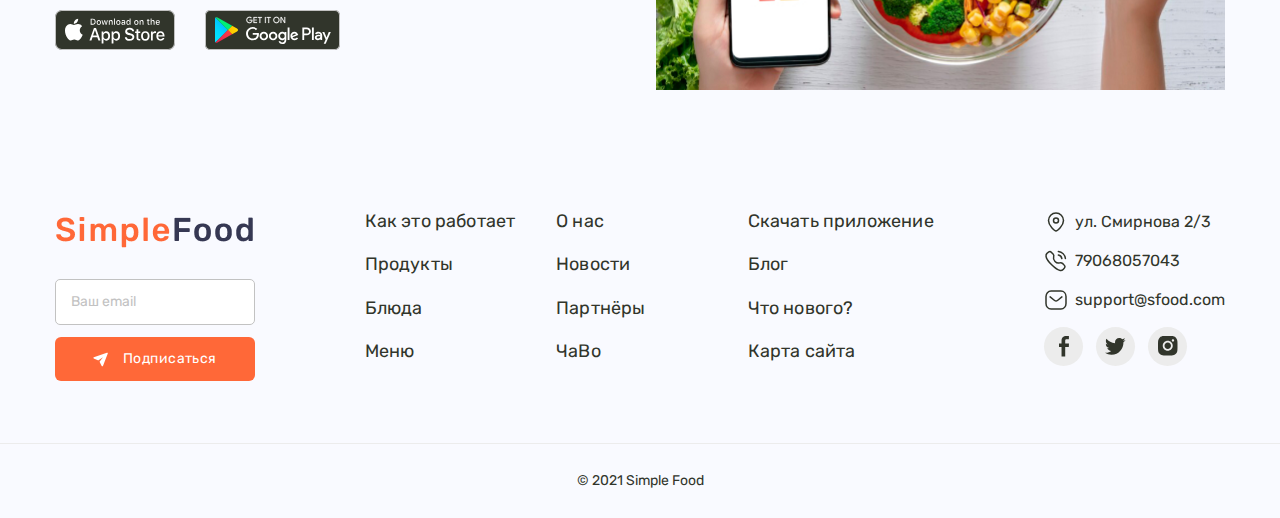
==== commit ba39065b: "Добавил появление мобильного меню" ====
--- a/index.html
+++ b/index.html
@@ -147,8 +147,8 @@
                     Не уложимся в срок - доставка за наш счёт
                 </p>
                 <div class="hero__buttons">
-                    <a href="index.html" class="hero__order-button button">Заказать</a>
-                    <a href="index.html" class="hero__more-button more-button">Подробнее</a>
+                    <a href="catalog.html" class="hero__order-button button">Заказать</a>
+                    <a href="catalog.html" class="hero__more-button more-button">Подробнее</a>
                 </div>
             </div>
             <div class="hero__overlay"></div>
@@ -620,10 +620,10 @@
                     Устанавливайте приложение и заказывайте еду в любом удобном месте.
                 </p>
                 <div class="app__buttons">
-                    <a href="#" class="app__button app__button_appstore">
+                    <a href="https://google.com" class="app__button app__button_appstore" target="_blank">
                         <img src="./images/appstore.svg" alt="скачать в App Store">
                     </a>
-                    <a href="#" class="app__button app__button_googleplay">
+                    <a href="https://google.com" class="app__button app__button_googleplay" target="_blank">
                         <img src="./images/googleplay.svg" alt="скачать в Google Play">
                     </a>
                 </div>
@@ -651,46 +651,46 @@
             </div>
             <ul class="footer__menu">
                 <li class="footer__link">
-                    <a href="#">Как это работает</a>
-                </li>
-                <li class="footer__link">
-                    <a href="#">О нас</a>
-                </li>
-                <li class="footer__link">
-                    <a href="#">Скачать приложение</a>
-                </li>
-                <li class="footer__link">
-                    <a href="#">Продукты</a>
-                </li>
-                <li class="footer__link">
-                    <a href="#">Новости</a>
-                </li>
-                <li class="footer__link">
-                    <a href="#">Блог</a>
-                </li>
-                <li class="footer__link">
-                    <a href="#">Блюда</a>
-                </li>
-                <li class="footer__link">
-                    <a href="#">Партнёры</a>
-                </li>
-                <li class="footer__link">
-                    <a href="#">Что нового?</a>
-                </li>
-                <li class="footer__link">
-                    <a href="#">Меню</a>
-                </li>
-                <li class="footer__link">
-                    <a href="#">ЧаВо</a>
-                </li>
-                <li class="footer__link">
-                    <a href="#">Карта сайта</a>
+                    <a href="index.html">Как это работает</a>
+                </li>
+                <li class="footer__link">
+                    <a href="index.html">О нас</a>
+                </li>
+                <li class="footer__link">
+                    <a href="https://google.com" target="_blank">Скачать приложение</a>
+                </li>
+                <li class="footer__link">
+                    <a href="catalog.html">Продукты</a>
+                </li>
+                <li class="footer__link">
+                    <a href="index.html">Новости</a>
+                </li>
+                <li class="footer__link">
+                    <a href="index.html">Блог</a>
+                </li>
+                <li class="footer__link">
+                    <a href="catalog.html">Блюда</a>
+                </li>
+                <li class="footer__link">
+                    <a href="index.html">Партнёры</a>
+                </li>
+                <li class="footer__link">
+                    <a href="index.html">Что нового?</a>
+                </li>
+                <li class="footer__link">
+                    <a href="catalog.html">Меню</a>
+                </li>
+                <li class="footer__link">
+                    <a href="index.html">ЧаВо</a>
+                </li>
+                <li class="footer__link">
+                    <a href="index.html">Карта сайта</a>
                 </li>
             </ul>
             <address class="footer__address address">
                 <div class="address__contact-link">
                     <img src="./images/location.svg" alt="местоположение">
-                    <a href="https://yandex.ru">ул. Смирнова 2/3</a>
+                    <a href="https://yandex.ru/maps" target="_blank">ул. Смирнова 2/3</a>
                 </div>
                 <div class="address__contact-link">
                     <img src="./images/phone.svg" alt="телефон">
@@ -729,5 +729,7 @@
     <section class="copyright">
         <p>© 2021 Simple Food</p>
     </section>
+    <div class="overlay"></div>
+    <script src="./js/script.js"></script>
 </body>
 </html>--- a/css/style.css
+++ b/css/style.css
@@ -226,8 +226,38 @@
   color: #31352b;
 }
 
+.search {
+  display: flex;
+  align-items: center;
+}
+
 .search__input {
-  display: none;
+  padding: 0px;
+  width: 0px;
+  margin-right: -44px;
+  border-radius: 5px;
+  font-size: 14px;
+  line-height: 130%;
+  border: none;
+  transition: 1s;
+}
+
+.search__input::placeholder {
+  color: #c2c2c2;
+}
+
+.search__input:focus {
+  outline: 2px solid #FF6838;
+}
+
+.search__input:hover::placeholder {
+  color: #363853;
+}
+
+.search__input_active {
+  width: 180px;
+  padding: 12px 50px 12px 15px;
+  border: 1px solid #c2c2c2;
 }
 
 .search__button {
@@ -273,6 +303,10 @@
   background-color: #ffffff;
 }
 
+.mobile-menu_active {
+  display: block;
+}
+
 .mobile-menu__logo {
   padding: 25px 15px;
   border-bottom: 1px solid #ececec;
@@ -311,6 +345,11 @@
   align-items: center;
   justify-content: center;
   background-color: transparent;
+  border-radius: 3px;
+}
+
+.mobile-menu__close-button:hover {
+  background-color: rgba(255, 122, 80, 0.1);
 }
 
 .mobile-menu__close-button svg {
@@ -810,6 +849,30 @@
   fill: #FF7A50;
 }
 
+.overlay {
+  display: none;
+  position: fixed;
+  top: 0;
+  left: 0;
+  z-index: 5;
+  width: 100%;
+  height: 100%;
+  background-color: #000;
+  opacity: 0.5;
+}
+
+.overlay_active {
+  display: block;
+}
+
+.overflow-hidden {
+  overflow: hidden;
+}
+
+.display-none {
+  display: none;
+}
+
 .hero {
   height: calc(100vh - 164px);
   margin-bottom: 120px;
@@ -1317,6 +1380,24 @@
   margin-bottom: 120px;
 }
 
+.catalog__close-button {
+  position: absolute;
+  top: 20px;
+  right: 20px;
+  visibility: hidden;
+  width: 40px;
+  height: 40px;
+  display: flex;
+  align-items: center;
+  justify-content: center;
+  background-color: transparent;
+  border-radius: 3px;
+}
+
+.catalog__close-button:hover {
+  background-color: rgba(255, 122, 80, 0.1);
+}
+
 .catalog__header {
   display: flex;
   align-items: center;
@@ -1367,6 +1448,7 @@
 
 .catalog__sidebar {
   width: 271px;
+  position: relative;
 }
 
 .catalog__main {
@@ -2217,6 +2299,20 @@
   }
   .catalog__sidebar {
     display: none;
+    position: fixed;
+    z-index: 10;
+    top: 0;
+    left: 0;
+    overflow: scroll;
+    width: 320px;
+    padding: 80px 50px 0 0;
+    background-color: #ffffff;
+  }
+  .catalog__sidebar_active {
+    display: block;
+  }
+  .catalog__close-button {
+    visibility: visible;
   }
   .catalog__main {
     width: 100%;
@@ -2274,6 +2370,9 @@
 }
 
 @media (max-width: 576px) {
+  .header .logo {
+    margin-right: 10px;
+  }
   .header .logo img {
     width: 150px;
   }
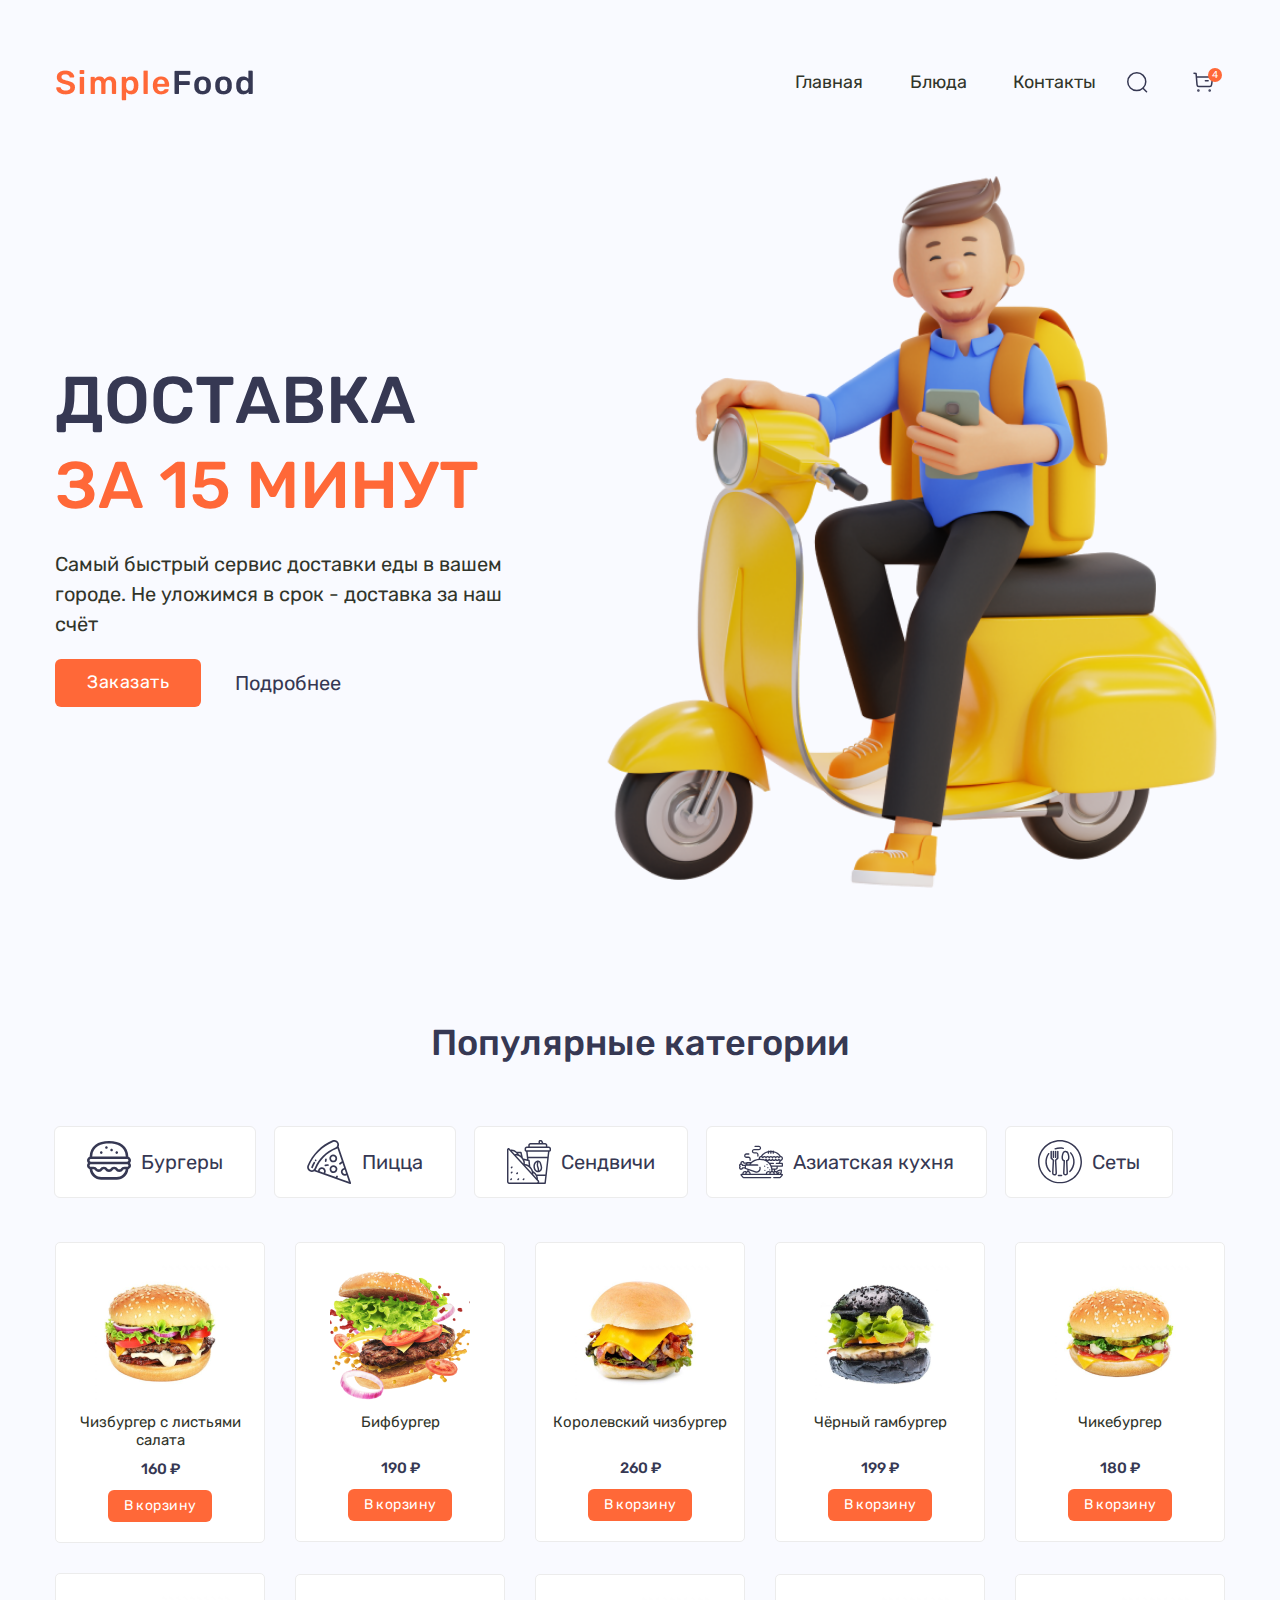
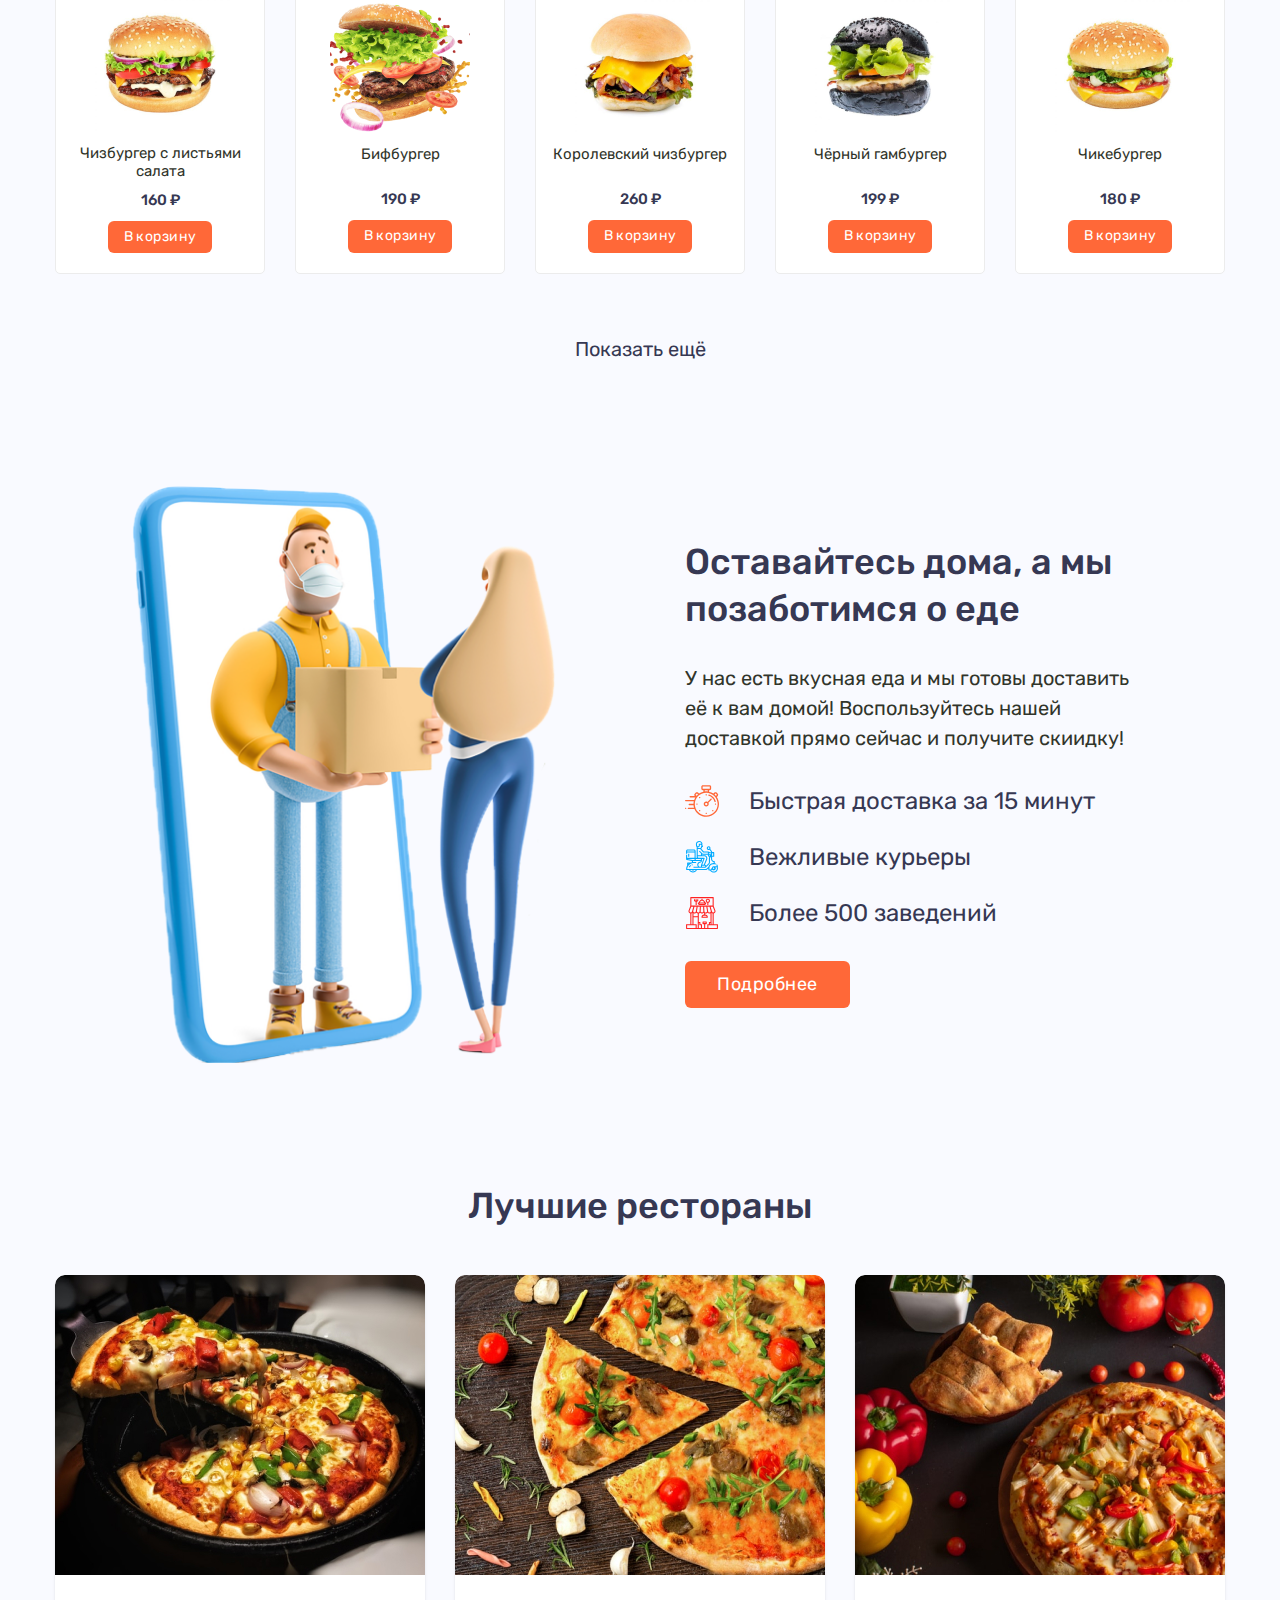
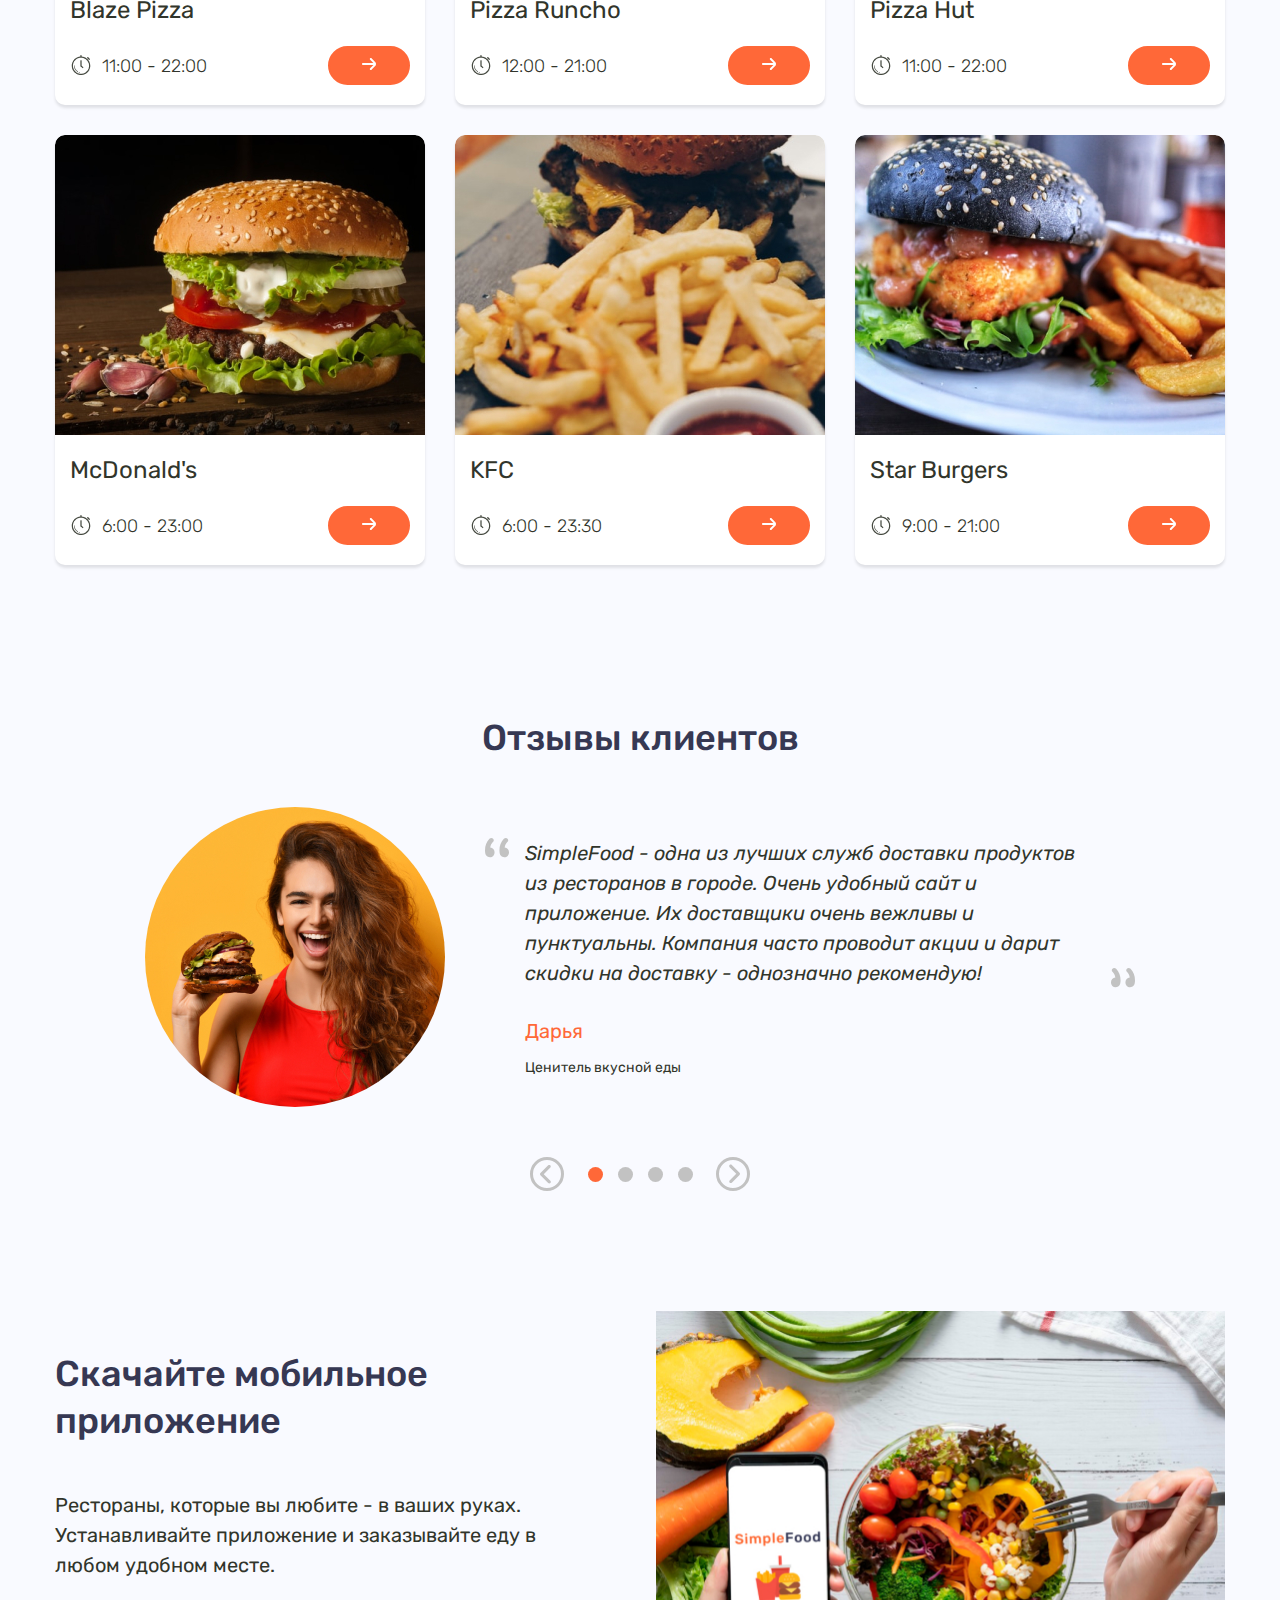
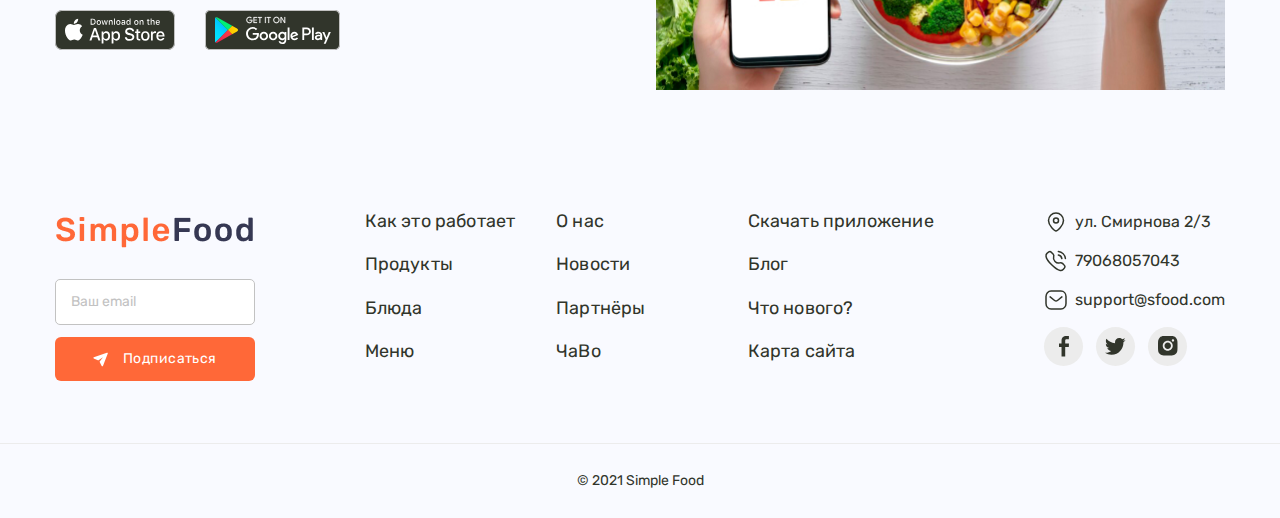
==== commit d885f532: "Сделал слайдер на главной странице активным" ====
--- a/index.html
+++ b/index.html
@@ -34,7 +34,7 @@
             </nav>
             <div class="header__buttons">
                 <div class="header__search search">
-                    <input type="text" name="search" class="search__input">
+                    <input type="text" name="search" class="search__input" tabindex="-1">
                     <button class="search__button">
                         <svg width="21" height="22" viewBox="0 0 21 22" fill="none" xmlns="http://www.w3.org/2000/svg" alt="иконка поиска">
                             <ellipse cx="9.76663" cy="10.6301" rx="8.98856" ry="8.88424" stroke="#363853" stroke-width="1.5"
@@ -158,7 +158,7 @@
         <div class="container popular__container">
             <h2 class="popular__title">Популярные категории</h2>
             <div class="popular__tabs">
-                <button class="popular__tab tab">
+                <button class="popular__tab tab" value="burger">
                     <svg width="44" height="44" viewBox="0 0 44 44" fill="none" xmlns="http://www.w3.org/2000/svg">
                         <g clip-path="url(#clip0_0_161)">
                             <path
@@ -183,9 +183,9 @@
                             </clipPath>
                         </defs>
                     </svg>
-                    <p class="tab__text">Бургер</p>
-                </button>
-                <button class="popular__tab tab">
+                    <p class="tab__text">Бургеры</p>
+                </button>
+                <button class="popular__tab tab" value="pizza">
                     <svg width="45" height="44" viewBox="0 0 45 44" fill="none" xmlns="http://www.w3.org/2000/svg">
                         <g clip-path="url(#clip0_0_172)">
                             <path
@@ -218,7 +218,7 @@
                     </svg>
                     <p class="tab__text">Пицца</p>
                 </button>
-                <button class="popular__tab tab">
+                <button class="popular__tab tab" value="sandwich">
                     <svg width="44" height="44" viewBox="0 0 44 44" fill="none" xmlns="http://www.w3.org/2000/svg">
                         <g clip-path="url(#clip0_0_263)">
                             <path
@@ -254,7 +254,7 @@
                     </svg>
                     <p class="tab__text">Сендвичи</p>
                 </button>
-                <button class="popular__tab tab">
+                <button class="popular__tab tab" value="asian">
                     <svg width="44" height="44" viewBox="0 0 44 44" fill="none" xmlns="http://www.w3.org/2000/svg">
                         <g clip-path="url(#clip0_0_199)">
                             <path
@@ -290,7 +290,7 @@
                     </svg>
                     <p class="tab__text">Азиатская кухня</p>
                 </button>
-                <button class="popular__tab tab">
+                <button class="popular__tab tab" value="set">
                     <svg width="44" height="44" viewBox="0 0 44 44" fill="none" xmlns="http://www.w3.org/2000/svg">
                         <g clip-path="url(#clip0_0_228)">
                             <path
@@ -334,7 +334,7 @@
                 </button>
             </div>
             <div class="popular__product-cards">
-                <a href="product-page.html" class="popular__product-card product-card">
+                <a href="product-page.html" class="popular__product-card popular__product-card_burger product-card">
                     <img src="images/cheeseburger.jpg" alt="Бургер с двумя котлетами, кусочками помидора, 
                                     ломтиком сыра, листом салата и красным луком на булочке с кунжутом" class="product-card__image"
                         width="140" height="140">
@@ -342,7 +342,7 @@
                     <p class="product-card__price">160 <span>₽</span></p>
                     <button class="product-card__button button">В корзину</button>
                 </a>
-                <a href="product-page.html" class="popular__product-card product-card">
+                <a href="product-page.html" class="popular__product-card popular__product-card_pizza product-card">
                     <img src="images/beefburger.jpg" alt="Бургер с большой котлетой, кусочками помидора, 
                                     ломтиком сыра, листом салата, красным луком и 
                                     горчичным соусом на булочке с кунжутом" class="product-card__image" width="140" height="140">
@@ -350,21 +350,21 @@
                     <p class="product-card__price">190 <span>₽</span></p>
                     <button class="product-card__button button">В корзину</button>
                 </a>
-                <a href="product-page.html" class="popular__product-card product-card">
+                <a href="product-page.html" class="popular__product-card popular__product-card_sandwich product-card">
                     <img src="images/king-cheeseburger.jpg" alt="Бургер с котлетой, сыром, листом салата, беконом 
                                     и соусом барбекю на мягкой булочке" class="product-card__image" width="140" height="140">
                     <h3 class="product-card__title">Королевский чизбургер</h3>
                     <p class="product-card__price">260 <span>₽</span></p>
                     <button class="product-card__button button">В корзину</button>
                 </a>
-                <a href="product-page.html" class="popular__product-card product-card">
+                <a href="product-page.html" class="popular__product-card popular__product-card_asian product-card">
                     <img src="images/black-hamburger.jpg" alt="Бургер с сырной котлетой, помидором, 
                                     листьями салата и беконом на чёрной булочке" class="product-card__image" width="140" height="140">
                     <h3 class="product-card__title">Чёрный гамбургер</h3>
                     <p class="product-card__price">199 <span>₽</span></p>
                     <button class="product-card__button button">В корзину</button>
                 </a>
-                <a href="product-page.html" class="popular__product-card product-card">
+                <a href="product-page.html" class="popular__product-card popular__product-card_set product-card">
                     <img src="images/chickenburger.jpg" alt="Бургер с куриной котлетой, солёными огурцами, 
                                     двумя ломтиками сыра, листом салата и кетчупом на булочке с кунжутом" class="product-card__image"
                         width="140" height="140">
@@ -372,7 +372,7 @@
                     <p class="product-card__price">180 <span>₽</span></p>
                     <button class="product-card__button button">В корзину</button>
                 </a>
-                <a href="product-page.html" class="popular__product-card product-card">
+                <a href="product-page.html" class="popular__product-card popular__product-card_burger product-card">
                     <img src="images/cheeseburger.jpg" alt="Бургер с двумя котлетами, кусочками помидора, 
                                     ломтиком сыра, листом салата и красным луком на булочке с кунжутом" class="product-card__image"
                         width="140" height="140">
@@ -380,7 +380,7 @@
                     <p class="product-card__price">160 <span>₽</span></p>
                     <button class="product-card__button button">В корзину</button>
                 </a>
-                <a href="product-page.html" class="popular__product-card product-card">
+                <a href="product-page.html" class="popular__product-card popular__product-card_pizza product-card">
                     <img src="images/beefburger.jpg" alt="Бургер с большой котлетой, кусочками помидора, 
                                     ломтиком сыра, листом салата, красным луком и 
                                     горчичным соусом на булочке с кунжутом" class="product-card__image" width="140" height="140">
@@ -388,21 +388,21 @@
                     <p class="product-card__price">190 <span>₽</span></p>
                     <button class="product-card__button button">В корзину</button>
                 </a>
-                <a href="product-page.html" class="popular__product-card product-card">
+                <a href="product-page.html" class="popular__product-card popular__product-card_sandwich product-card">
                     <img src="images/king-cheeseburger.jpg" alt="Бургер с котлетой, сыром, листом салата, беконом 
                                     и соусом барбекю на мягкой булочке" class="product-card__image" width="140" height="140">
                     <h3 class="product-card__title">Королевский чизбургер</h3>
                     <p class="product-card__price">260 <span>₽</span></p>
                     <button class="product-card__button button">В корзину</button>
                 </a>
-                <a href="product-page.html" class="popular__product-card product-card">
+                <a href="product-page.html" class="popular__product-card popular__product-card_asian product-card">
                     <img src="images/black-hamburger.jpg" alt="Бургер с сырной котлетой, помидором, 
                                     листьями салата и беконом на чёрной булочке" class="product-card__image" width="140" height="140">
                     <h3 class="product-card__title">Чёрный гамбургер</h3>
                     <p class="product-card__price">199 <span>₽</span></p>
                     <button class="product-card__button button">В корзину</button>
                 </a>
-                <a href="product-page.html" class="popular__product-card product-card">
+                <a href="product-page.html" class="popular__product-card popular__product-card_set product-card">
                     <img src="images/chickenburger.jpg" alt="Бургер с куриной котлетой, солёными огурцами, 
                                     двумя ломтиками сыра, листом салата и кетчупом на булочке с кунжутом" class="product-card__image"
                         width="140" height="140">
@@ -538,8 +538,8 @@
         <div class="reviews__container container">
             <h2 class="reviews__title">Отзывы клиентов</h2>
             <div class="reviews__content">
-                <div class="reviews__review review review_active">
-                    <img src="images/review-author.jpg" alt="фотография пользователя" class="review__image">
+                <div class="reviews__review review">
+                    <img src="images/review-author-1.jpg" alt="фотография пользователя" class="review__image">
                     <div class="review__text">
                         <p class="review__quote">
                             SimpleFood - одна из лучших служб доставки продуктов из ресторанов в городе.
@@ -551,44 +551,44 @@
                     </div>
                 </div>
                 <div class="reviews__review review">
-                    <img src="images/review-author.jpg" alt="фотография пользователя" class="review__image">
+                    <img src="images/review-author-2.jpeg" alt="фотография пользователя" class="review__image">
                     <div class="review__text">
                         <p class="review__quote">
                             SimpleFood - одна из лучших служб доставки продуктов из ресторанов в городе.
                             Очень удобный сайт и приложение. Их доставщики очень вежливы и пунктуальны.
                             Компания часто проводит акции и дарит скидки на доставку - однозначно рекомендую!
                         </p>
-                        <p class="review__username">Дарья</p>
+                        <p class="review__username">Геннадий</p>
                         <p class="review__userstatus">Ценитель вкусной еды</p>
                     </div>
                 </div>
                 <div class="reviews__review review">
-                    <img src="images/review-author.jpg" alt="фотография пользователя" class="review__image">
+                    <img src="images/review-author-3.jpeg" alt="фотография пользователя" class="review__image">
                     <div class="review__text">
                         <p class="review__quote">
                             SimpleFood - одна из лучших служб доставки продуктов из ресторанов в городе.
                             Очень удобный сайт и приложение. Их доставщики очень вежливы и пунктуальны.
                             Компания часто проводит акции и дарит скидки на доставку - однозначно рекомендую!
                         </p>
-                        <p class="review__username">Дарья</p>
+                        <p class="review__username">Клавдия</p>
                         <p class="review__userstatus">Ценитель вкусной еды</p>
                     </div>
                 </div>
                 <div class="reviews__review review">
-                    <img src="images/review-author.jpg" alt="фотография пользователя" class="review__image">
+                    <img src="images/review-author-4.jpeg" alt="фотография пользователя" class="review__image">
                     <div class="review__text">
                         <p class="review__quote">
                             SimpleFood - одна из лучших служб доставки продуктов из ресторанов в городе.
                             Очень удобный сайт и приложение. Их доставщики очень вежливы и пунктуальны.
                             Компания часто проводит акции и дарит скидки на доставку - однозначно рекомендую!
                         </p>
-                        <p class="review__username">Дарья</p>
+                        <p class="review__username">Агафья</p>
                         <p class="review__userstatus">Ценитель вкусной еды</p>
                     </div>
                 </div>
             </div>
             <div class="reviews__pagination">
-                <button class="reviews__button slider-button">
+                <button class="reviews__button slider-button slider-button_prev">
                     <svg width="11" height="19" viewBox="0 0 11 19" fill="none" xmlns="http://www.w3.org/2000/svg">
                         <path
                             d="M8.19676 18.0492L0.450821 10.3033C-0.150273 9.69905 -0.150273 8.72311 0.450821 8.11889L8.19676 0.372949C8.77613 -0.124317 9.63285 -0.124317 10.2122 0.372949C10.8614 0.929121 10.9372 1.90818 10.3811 2.55732L3.73512 9.20334L10.3811 15.8648C10.9822 16.469 10.9822 17.445 10.3811 18.0492C9.77691 18.6503 8.8009 18.6503 8.19676 18.0492Z"
@@ -596,10 +596,10 @@
                     </svg>
                 </button>
                 <div class="reviews__bullets">
-                    <button class="reviews__bullet reviews__bullet_active"></button>
-                    <button class="reviews__bullet"></button>
-                    <button class="reviews__bullet"></button>
-                    <button class="reviews__bullet"></button>
+                    <button class="reviews__bullet reviews__bullet_active" value="1"></button>
+                    <button class="reviews__bullet" value="2"></button>
+                    <button class="reviews__bullet" value="3"></button>
+                    <button class="reviews__bullet" value="4"></button>
                 </div>
                 <button class="reviews__button slider-button slider-button_next">
                     <svg width="11" height="19" viewBox="0 0 11 19" fill="none" xmlns="http://www.w3.org/2000/svg">
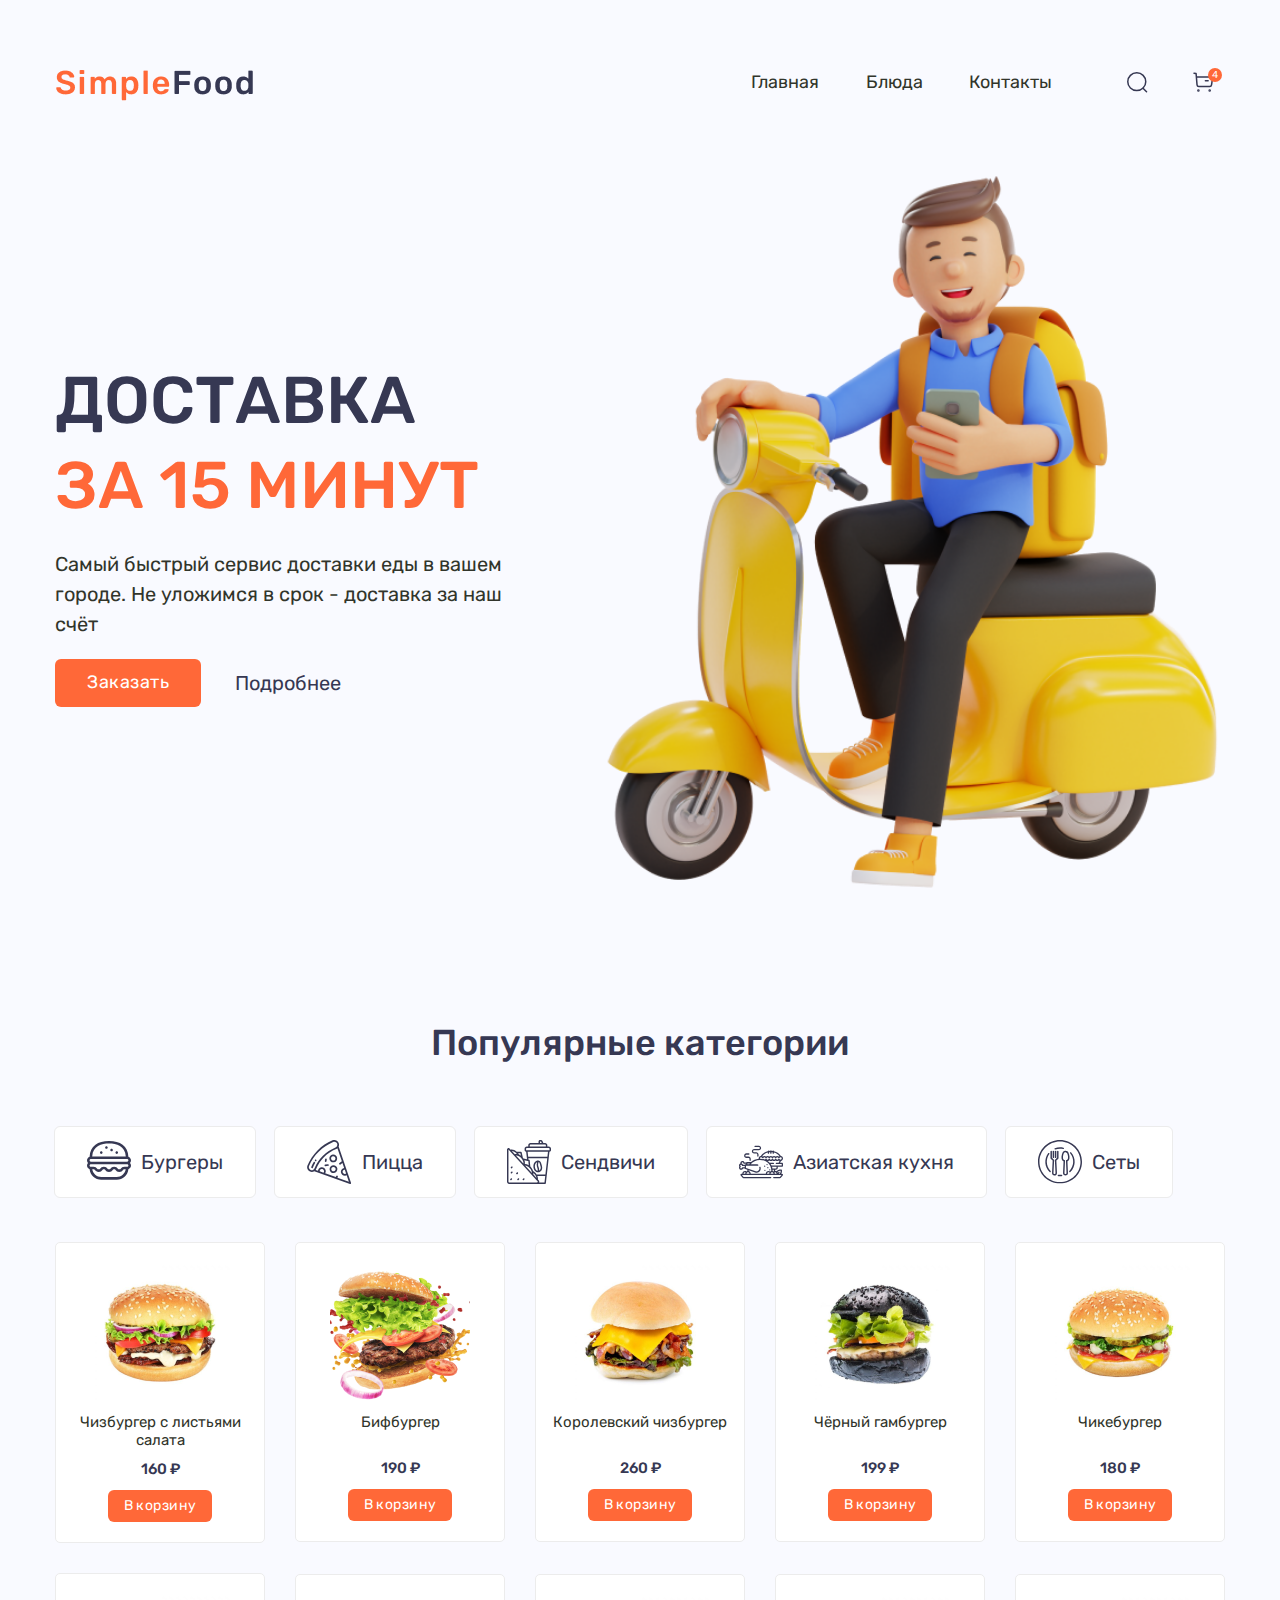
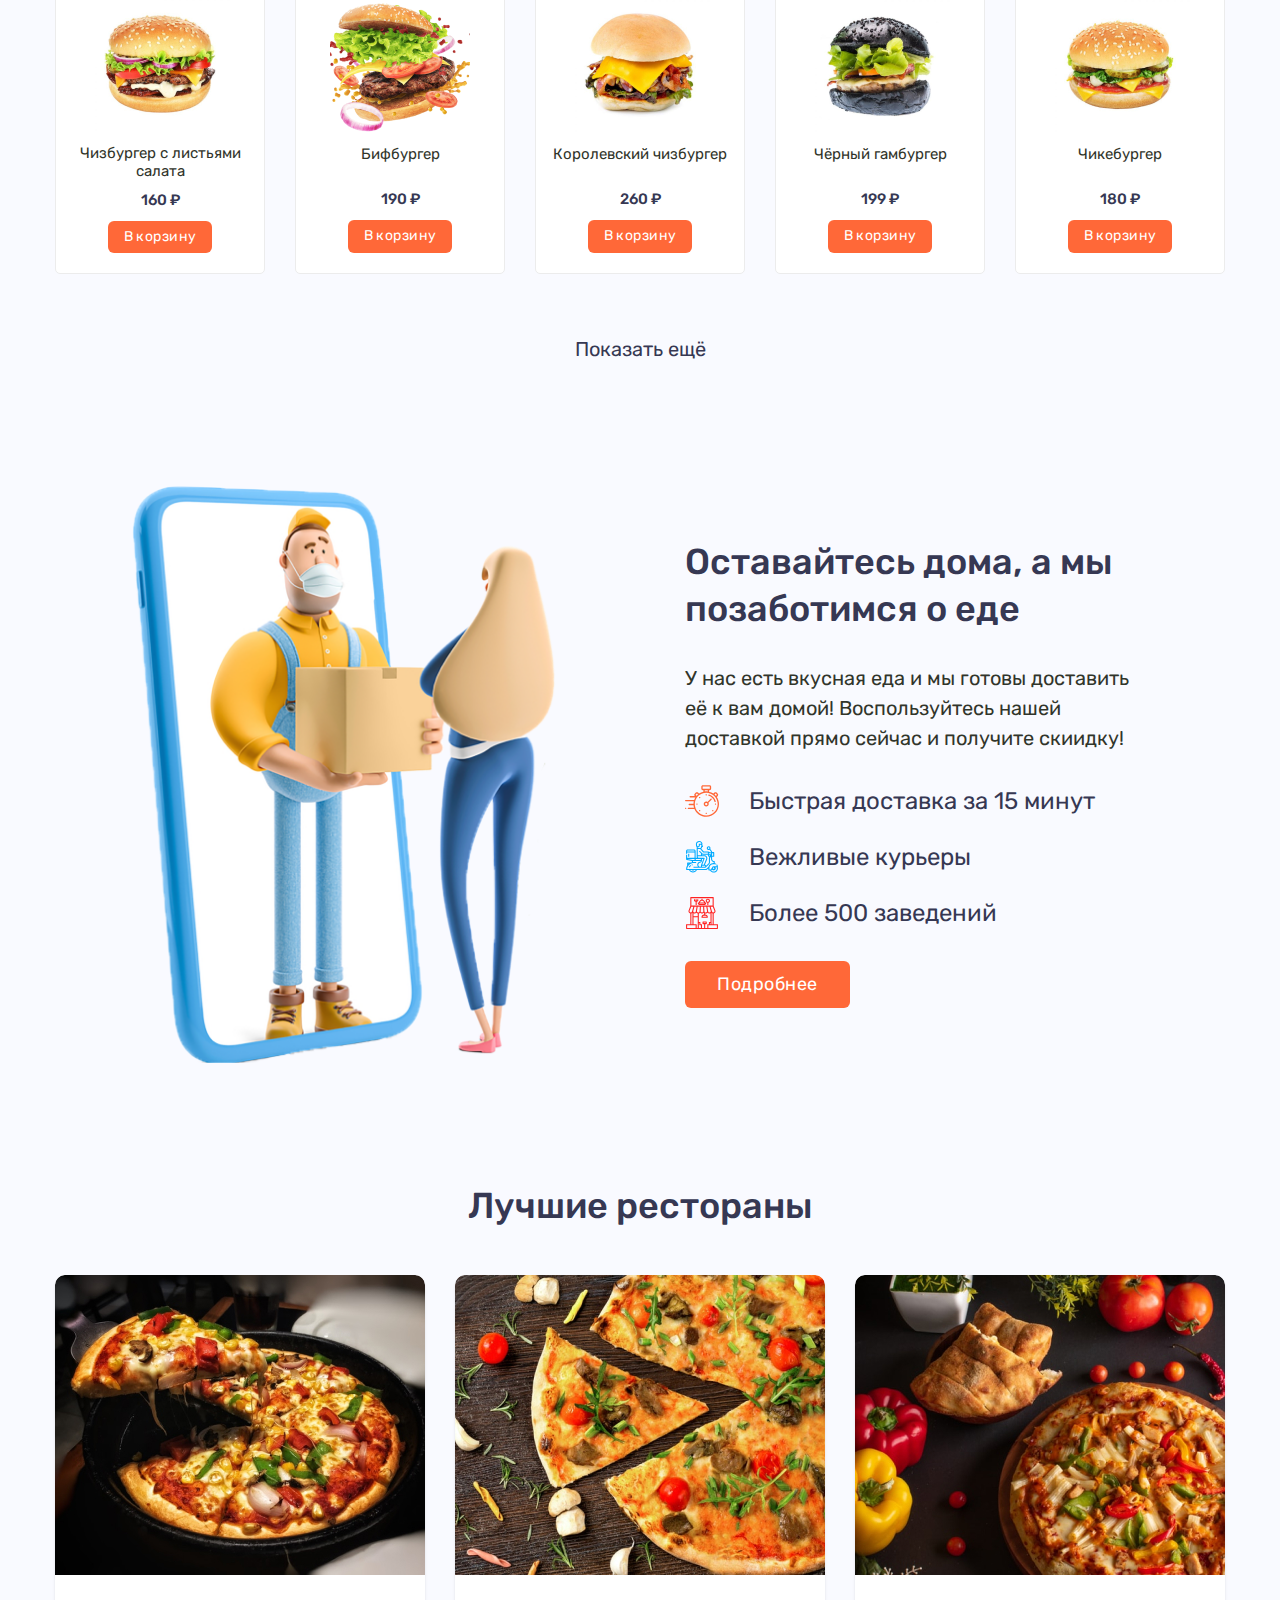
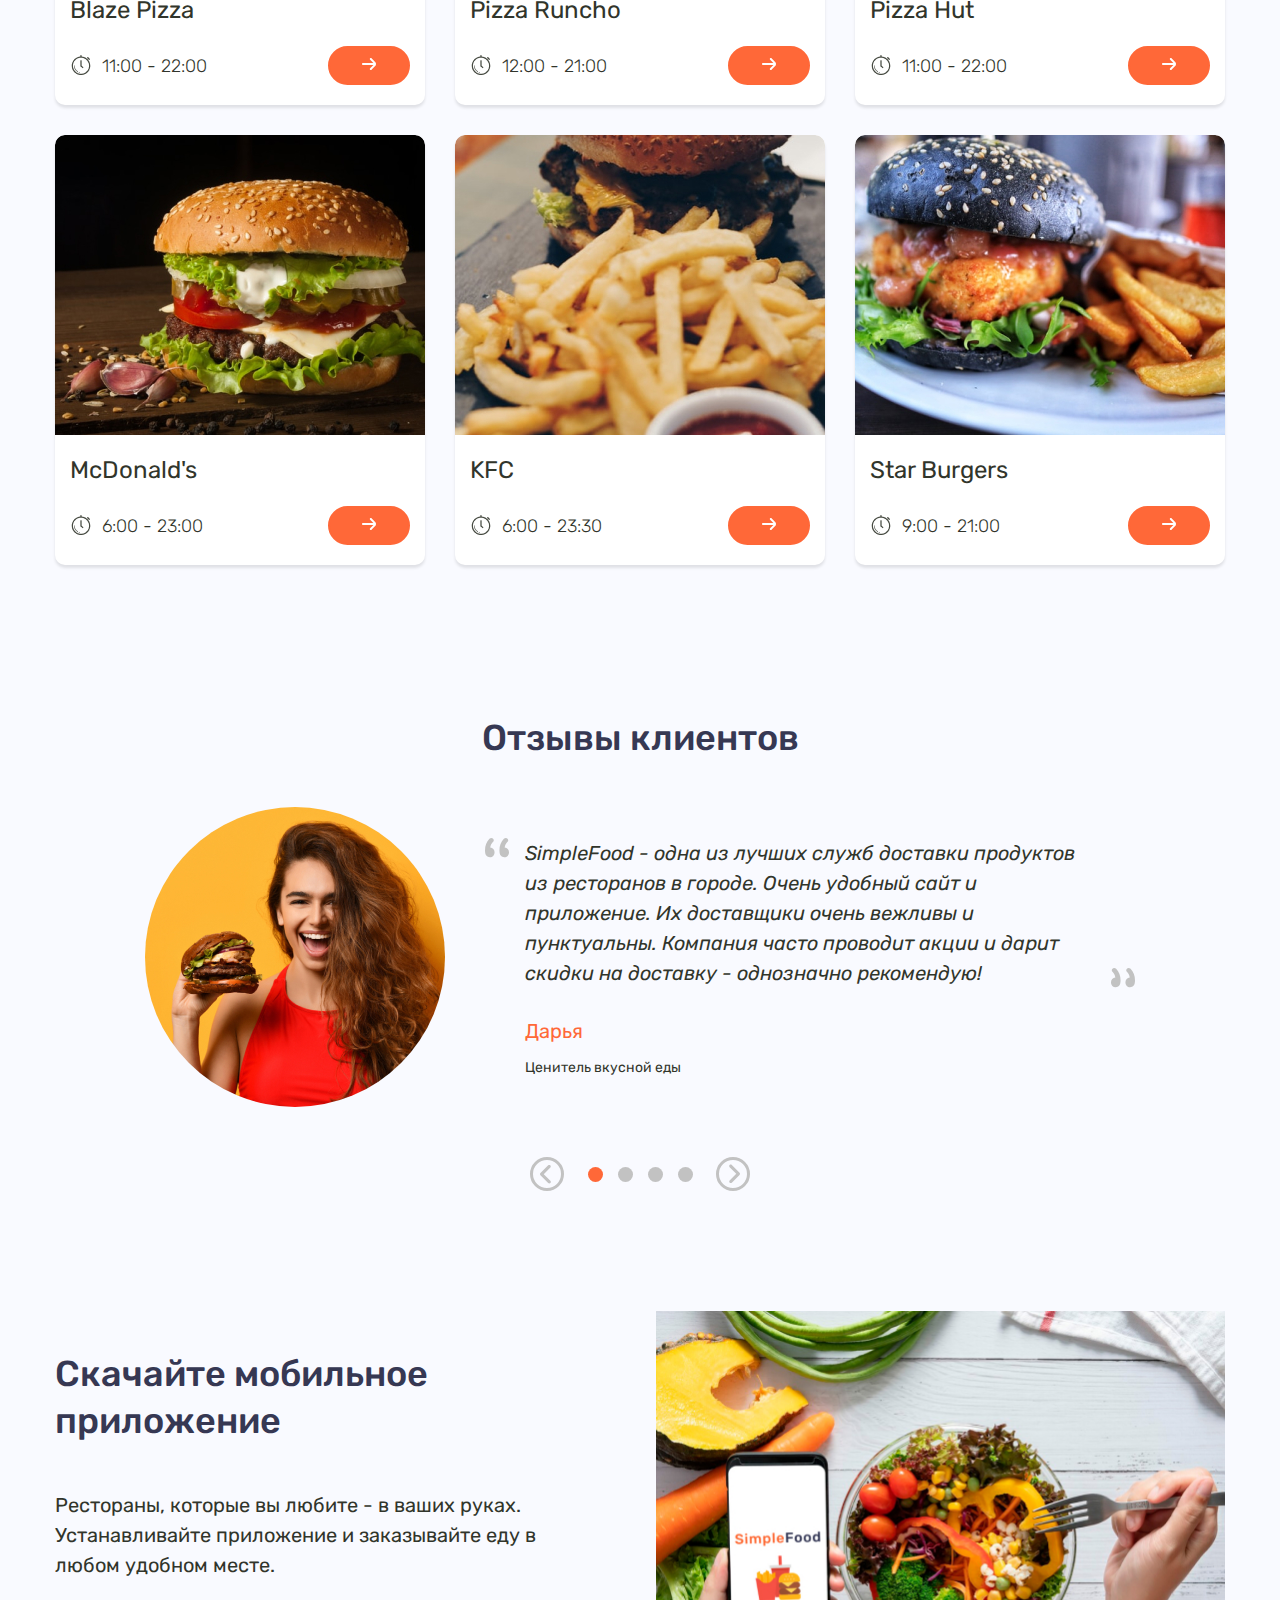
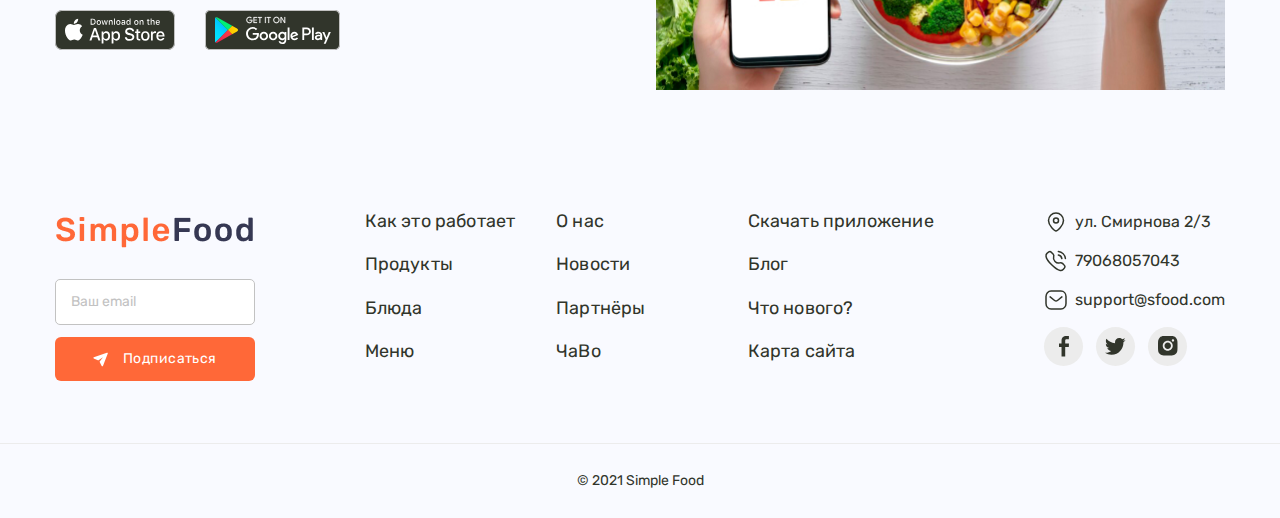
==== commit 7f4c8981: "Изменил структуру js файлов" ====
--- a/index.html
+++ b/index.html
@@ -730,6 +730,7 @@
         <p>© 2021 Simple Food</p>
     </section>
     <div class="overlay"></div>
-    <script src="./js/script.js"></script>
+    <script src="./js/main.js"></script>
+    <script src="./js/index-page.js"></script>
 </body>
 </html>--- a/css/style.css
+++ b/css/style.css
@@ -229,9 +229,14 @@
 .search {
   display: flex;
   align-items: center;
+  position: relative;
 }
 
 .search__input {
+  position: absolute;
+  z-index: 2;
+  top: 50px;
+  right: 44px;
   padding: 0px;
   width: 0px;
   margin-right: -44px;
@@ -239,7 +244,7 @@
   font-size: 14px;
   line-height: 130%;
   border: none;
-  transition: 1s;
+  transition: all 1s ease;
 }
 
 .search__input::placeholder {
@@ -256,7 +261,7 @@
 
 .search__input_active {
   width: 180px;
-  padding: 12px 50px 12px 15px;
+  padding: 12px 15px;
   border: 1px solid #c2c2c2;
 }
 
@@ -784,6 +789,7 @@
   margin-right: 12px;
   width: 24px;
   height: 24px;
+  flex-shrink: 0;
   border: 1px solid #ececec;
   border-radius: 3px;
   background-color: rgba(255, 122, 80, 0.1);
@@ -965,13 +971,13 @@
 .popular__product-cards {
   display: flex;
   align-items: center;
-  justify-content: space-between;
+  justify-content: center;
   flex-wrap: wrap;
-  margin-bottom: 30px;
+  margin: 0px -15px 30px;
 }
 
 .popular__product-card {
-  margin-bottom: 30px;
+  margin: 0px 15px 30px;
 }
 
 .popular__more-button {
@@ -1282,6 +1288,7 @@
   height: 300px;
   border-radius: 50%;
   margin-right: 80px;
+  object-fit: cover;
 }
 
 .review__text {
@@ -1564,13 +1571,13 @@
 .catalog__product-list {
   display: flex;
   flex-wrap: wrap;
-  justify-content: space-between;
-  width: 870px;
-  margin-bottom: 60px;
+  justify-content: center;
+  width: 880px;
+  margin: 0px -5px 60px;
 }
 
 .catalog__product-card {
-  margin-bottom: 10px;
+  margin: 0px 5px 10px;
 }
 
 .pagination {
@@ -1751,6 +1758,11 @@
   position: relative;
 }
 
+.product__popup-link {
+  position: relative;
+  z-index: 2;
+}
+
 .product__image {
   width: 400px;
   height: 400px;
@@ -1788,28 +1800,16 @@
   margin-bottom: 30px;
 }
 
-.product__rating {
-  width: 104px;
-  display: flex;
-  align-items: center;
-  justify-content: space-between;
-  margin-bottom: 25px;
-}
-
-.product__star_unset {
-  opacity: 0.3;
-}
-
-.product__star_unset path {
-  fill: #c1c1c1;
-}
-
 .product__price {
   font-weight: 500;
   font-size: 25px;
   line-height: 140%;
   color: #363853;
   margin-bottom: 20px;
+}
+
+.product__rating {
+  margin-bottom: 25px;
 }
 
 .product__buttons {
@@ -1885,6 +1885,21 @@
   margin-bottom: 20px;
 }
 
+.rating {
+  width: 104px;
+  display: flex;
+  align-items: center;
+  justify-content: space-between;
+}
+
+.rating__star_unset {
+  opacity: 0.3;
+}
+
+.rating__star_unset path {
+  fill: #c1c1c1;
+}
+
 .info {
   margin-bottom: 120px;
 }
@@ -1944,6 +1959,136 @@
   margin-bottom: 10px;
 }
 
+.feedbacks__title {
+  font-weight: 500;
+  font-size: 24px;
+  line-height: 120%;
+  letter-spacing: 0.03em;
+  margin-bottom: 30px;
+  color: #363853;
+}
+
+.feedbacks__items {
+  margin-bottom: 35px;
+}
+
+.feedbacks__feedback {
+  border-bottom: 1px solid #ececec;
+  margin-bottom: 25px;
+}
+
+.feedbacks__feedback:last-child {
+  margin-bottom: 0;
+  border-bottom: none;
+}
+
+.feedbacks__form {
+  display: flex;
+  flex-direction: column;
+  align-items: flex-start;
+}
+
+.feedbacks__estimation {
+  display: flex;
+  align-items: center;
+  margin-bottom: 20px;
+}
+
+.feedbacks__user-rating {
+  margin-left: 15px;
+}
+
+.feedbacks__label {
+  display: flex;
+  flex-wrap: wrap;
+  margin-bottom: 10px;
+}
+
+.feedbacks__label:last-child {
+  margin-bottom: 30px;
+}
+
+.feedbacks__label span {
+  font-weight: 400;
+  font-size: 20px;
+  line-height: 130%;
+  margin-bottom: 15px;
+  width: 100%;
+}
+
+.feedbacks__user-text {
+  width: 100%;
+  max-width: 500px;
+  height: 200px;
+  padding: 18px;
+  border-radius: 5px;
+  border: 1px solid #c2c2c2;
+  resize: none;
+}
+
+.feedbacks__user-text::placeholder {
+  color: #c1c1c1;
+  font-size: 16px;
+  line-height: 130%;
+}
+
+.feedbacks__input {
+  width: 260px;
+  padding: 18px;
+  border-radius: 5px;
+  border: 1px solid #c2c2c2;
+}
+
+.feedbacks__input::placeholder {
+  color: #c1c1c1;
+  font-size: 16px;
+  line-height: 130%;
+}
+
+.feedbacks__checkbox {
+  margin: 30px 0px;
+}
+
+.feedback {
+  display: flex;
+  align-items: center;
+  flex-wrap: wrap;
+  padding-bottom: 20px;
+}
+
+.feedback__author {
+  margin-right: auto;
+  display: flex;
+  align-items: center;
+}
+
+.feedback__avatar {
+  margin-right: 25px;
+  width: 70px;
+  height: 70px;
+  border-radius: 50%;
+}
+
+.feedback__name {
+  font-weight: 500;
+  font-size: 20px;
+  line-height: 24px;
+}
+
+.feedback__date {
+  font-size: 18px;
+  line-height: 130%;
+  letter-spacing: 0.03em;
+  margin-bottom: 0;
+}
+
+.feedback__text {
+  width: 100%;
+  margin-top: 20px;
+  font-size: 20px;
+  line-height: 150%;
+}
+
 @media (max-width: 1200px) {
   .container {
     width: 900px;
@@ -1953,7 +2098,6 @@
     padding: 2px;
   }
   .popular__product-cards {
-    justify-content: center;
     margin: 0px -10px;
   }
   .popular__product-card {
@@ -1991,7 +2135,10 @@
     width: 220px;
   }
   .catalog__product-list {
-    width: 650px;
+    width: 660px;
+  }
+  .catalog__product-card {
+    margin: 0px 5px 10px;
   }
   .catalog__price-select {
     flex-wrap: wrap;
@@ -2126,8 +2273,11 @@
     justify-content: space-between;
   }
   .catalog__product-list {
-    width: 430px;
+    width: 440px;
     margin-bottom: 45px;
+  }
+  .catalog__product-card {
+    margin: 0px 5px 10px;
   }
   .catalog__product-card:nth-child(7), .catalog__product-card:nth-child(8), .catalog__product-card:nth-child(9), .catalog__product-card:nth-child(10), .catalog__product-card:nth-child(11), .catalog__product-card:nth-child(12) {
     display: none;
@@ -2303,13 +2453,17 @@
     z-index: 10;
     top: 0;
     left: 0;
-    overflow: scroll;
+    overflow-y: scroll;
     width: 320px;
-    padding: 80px 50px 0 0;
+    max-height: 100vh;
+    padding: 80px 50px 50px 1px;
     background-color: #ffffff;
   }
   .catalog__sidebar_active {
     display: block;
+  }
+  .catalog__input:first-child {
+    margin-bottom: 0;
   }
   .catalog__close-button {
     visibility: visible;
@@ -2650,6 +2804,9 @@
   .footer__subscribe {
     margin-bottom: 30px;
   }
+  .footer__button {
+    padding: 13px 38px;
+  }
   .footer__menu {
     margin-top: 30px;
   }
